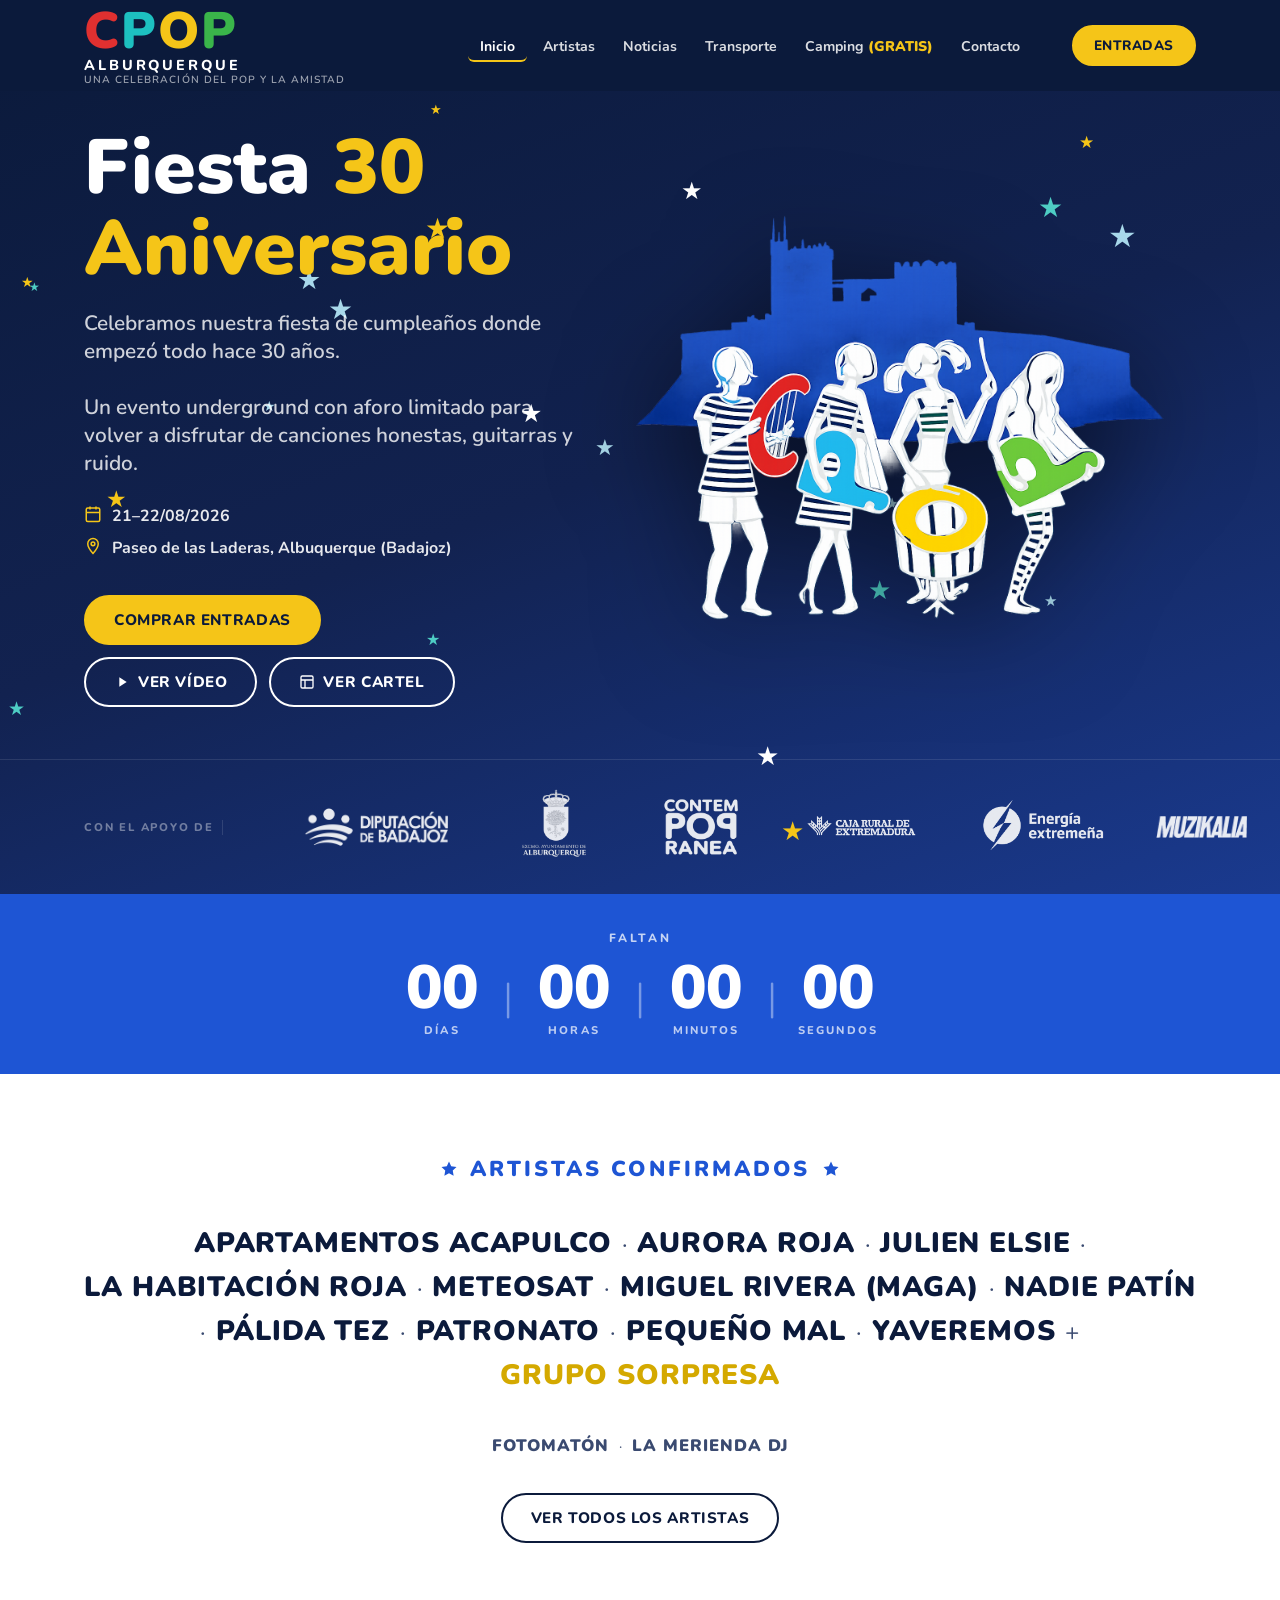
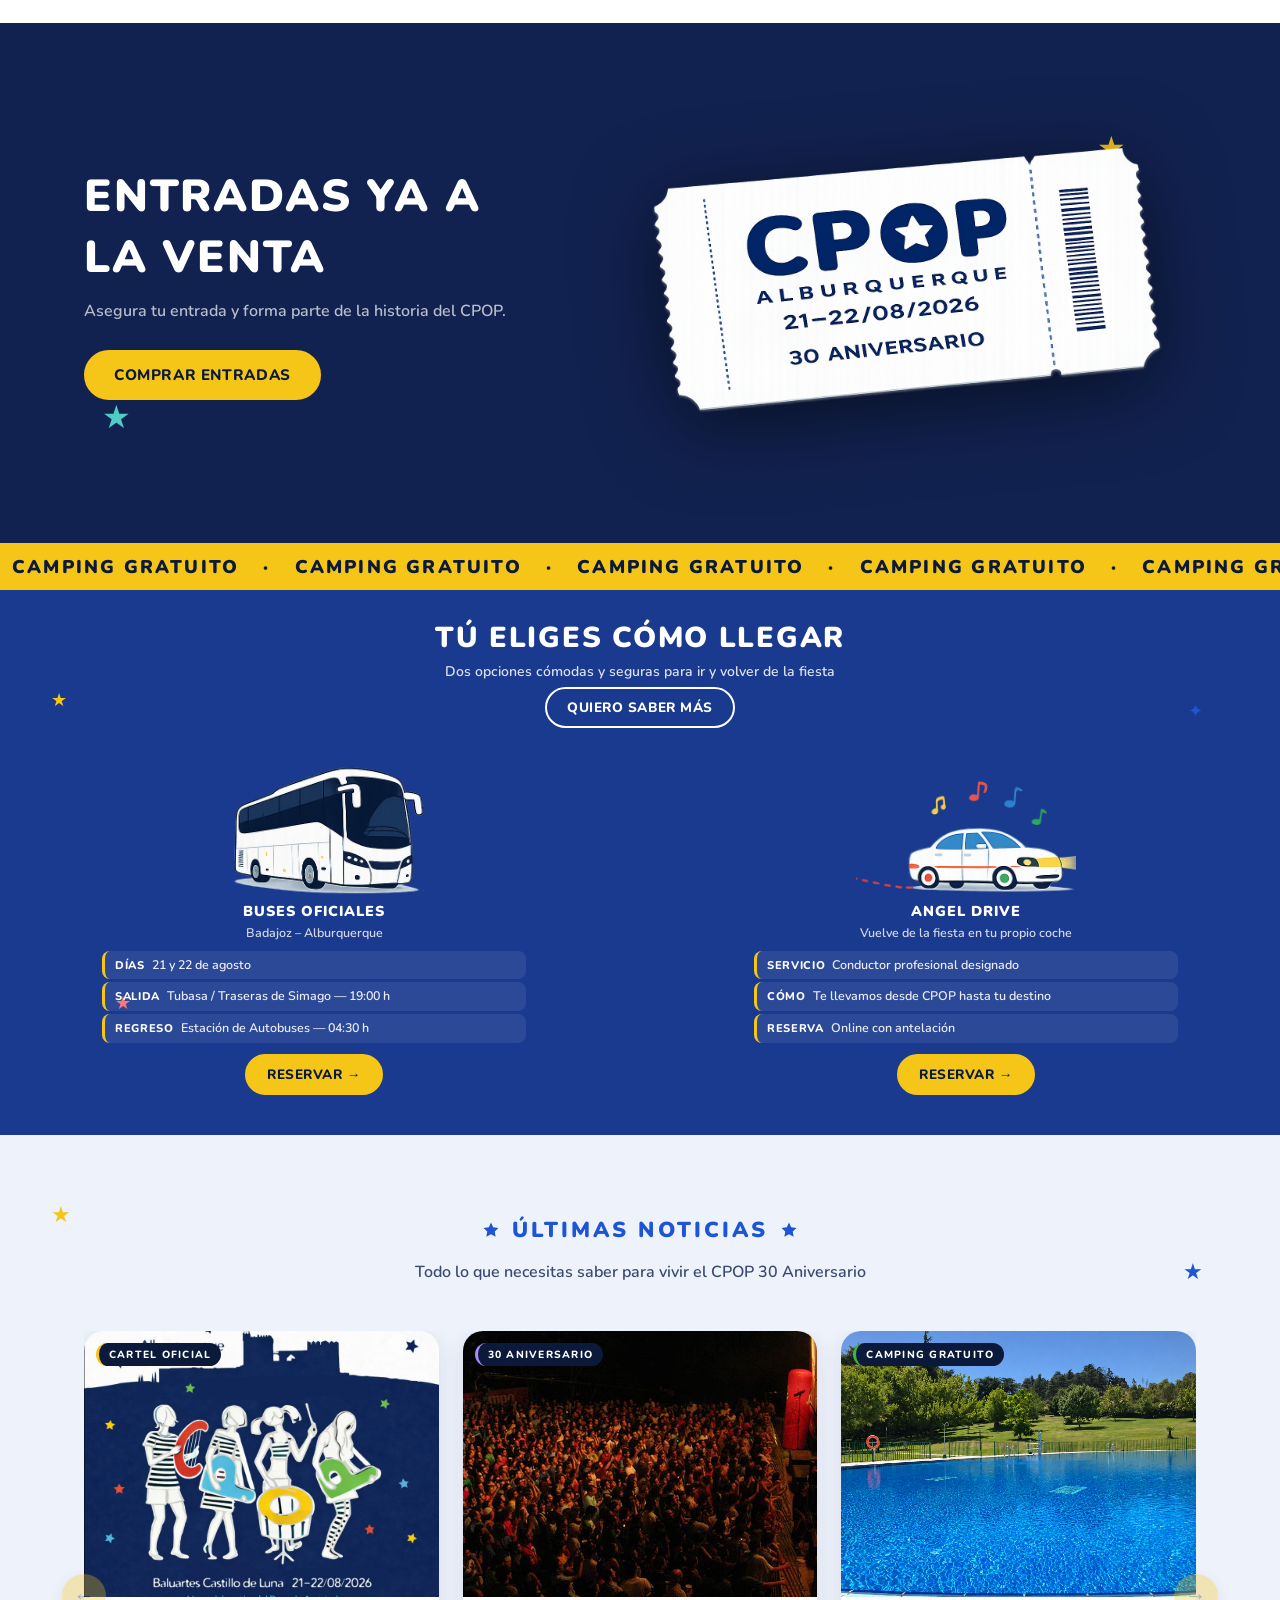
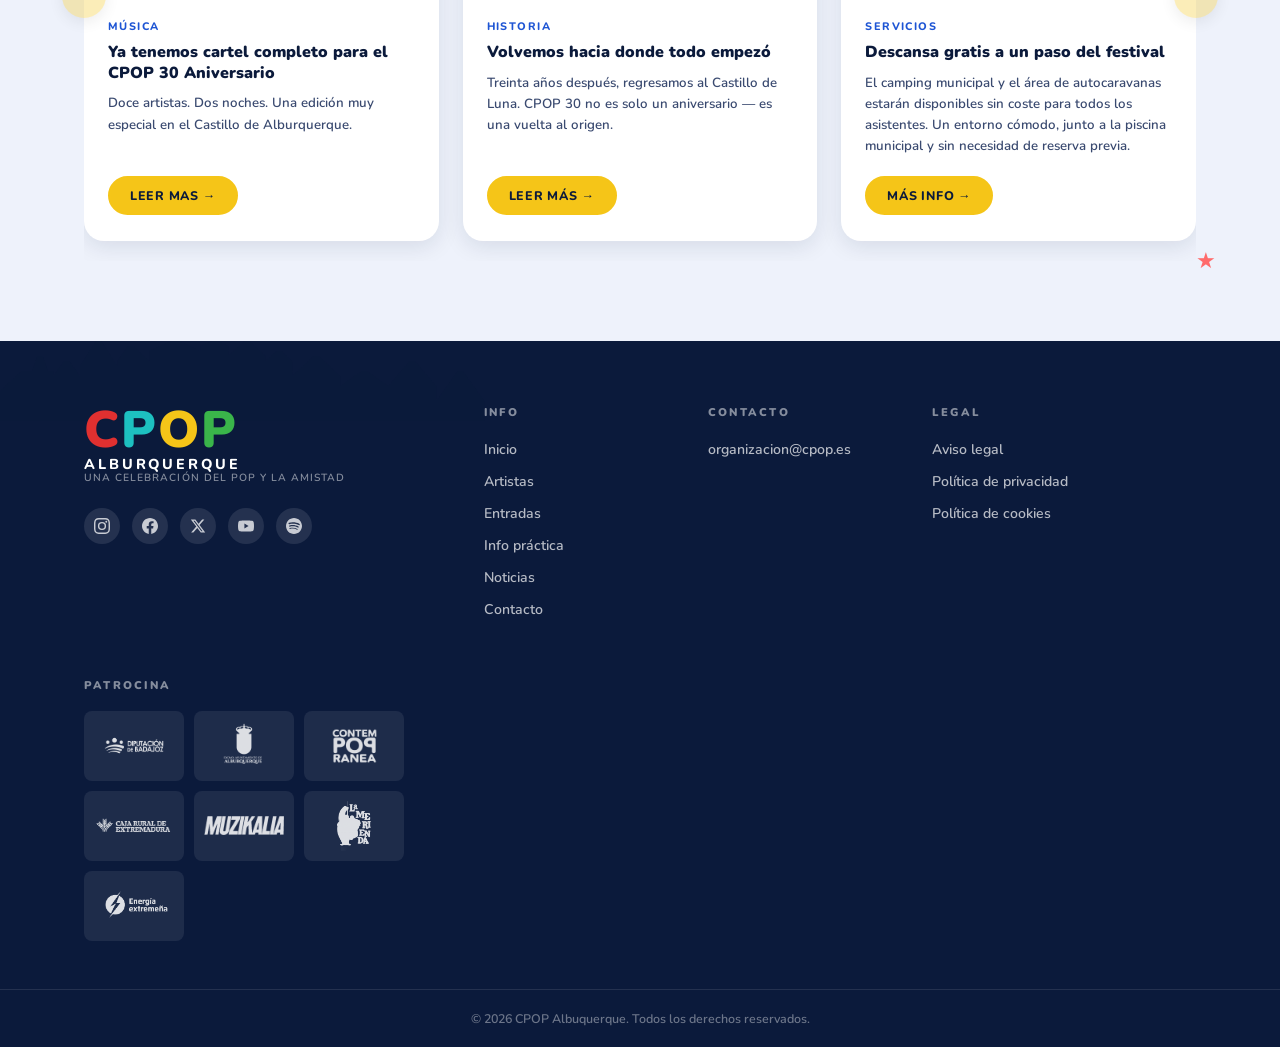
==== index.html @ 9eb4cd80 "Fix espacios móvil: camping hero y transport CTA" ====
<!DOCTYPE html>
<html lang="es">
<head>
  <meta charset="UTF-8" />
  <meta name="viewport" content="width=device-width, initial-scale=1.0" />
  <title>CPOP Albuquerque – Fiesta 30 Aniversario</title>

  <meta property="og:title" content="CPOP Albuquerque – Fiesta 30 Aniversario">
  <meta property="og:description" content="21 y 22 de agosto de 2026 · Albuquerque (Badajoz)">
  <meta property="og:image" content="https://cpop.es/IMG/landing.png">
  <meta property="og:image:width" content="1200">
  <meta property="og:image:height" content="630">
  <meta property="og:url" content="https://cpop.es">
  <meta property="og:type" content="website">

  <meta name="twitter:card" content="summary_large_image">
  <meta name="twitter:title" content="CPOP Albuquerque – Fiesta 30 Aniversario">
  <meta name="twitter:description" content="21 y 22 de agosto de 2026 · Albuquerque (Badajoz)">
  <meta name="twitter:image" content="https://cpop.es/IMG/landing.png">

  <link rel="preconnect" href="https://fonts.googleapis.com" />
  <link rel="preconnect" href="https://fonts.gstatic.com" crossorigin />
  <link href="https://fonts.googleapis.com/css2?family=Nunito:wght@400;600;700;800;900&display=swap" rel="stylesheet" />
  <link rel="stylesheet" href="styles.css" />
</head>
<body>

  <!-- ============================================================
       HEADER
  ============================================================ -->
  <header class="header" id="header">
    <div class="header__inner container">

      <!-- Logo -->
      <a href="#inicio" class="header__logo" aria-label="CPOP Albuquerque – Inicio">
        <div class="logo-block">
          <span class="logo-cpop">
            <span class="lc lc--c">C</span><span class="lc lc--p1">P</span><span class="lc lc--o">O</span><span class="lc lc--p2">P</span>
          </span>
          <span class="logo-sub">ALBURQUERQUE</span>
          <span class="logo-tagline">UNA CELEBRACIÓN DEL POP Y LA AMISTAD</span>
        </div>
      </a>

      <!-- Menú hamburguesa (móvil) -->
      <button class="nav-toggle" id="navToggle" aria-label="Abrir menú" aria-expanded="false">
        <span></span><span></span><span></span>
      </button>

      <!-- Navegación principal -->
      <nav class="nav" id="mainNav" aria-label="Navegación principal">
        <ul class="nav__list">
          <li><a href="#inicio"   class="nav__link active">Inicio</a></li>
          <li><a href="#artistas" class="nav__link">Artistas</a></li>
          <li><a href="#noticias" class="nav__link">Noticias</a></li>
          <li><a href="transporte.html" class="nav__link">Transporte</a></li>
          <li><a href="camping.html" class="nav__link">Camping <span class="nav__badge--gratis">(GRATIS)</span></a></li>
          <li><a href="#contacto" class="nav__link">Contacto</a></li>
        </ul>
      </nav>

      <!-- Botón entradas -->
      <a href="https://www.ingresse.com/cpop-alburquerque/?fbclid=IwdGRjcASCII5leHRuA2FlbQIxMQBzcnRjBmFwcF9pZAo2NjI4NTY4Mzc5AAEee5uqFv4fO0525LSwj2ie0vXU6-nmaHX3tvUfMMzoU2Lqj_KQda3P3f-u3kg_aem_mg-QYjBcH6FSSytffSt7Vg&utm_id=97758_v0_s00_e0_tv2_a1dennhb5nbjy0" target="_blank" rel="noopener" class="btn btn--yellow btn--sm header__cta">Entradas</a>

    </div>
  </header>

  <main>

    <!-- ============================================================
         HERO
    ============================================================ -->
    <section class="hero" id="inicio">

      <!-- Estrellas decorativas (generadas por JS) -->
      <div class="hero__stars" id="heroStars" aria-hidden="true"></div>

      <!-- Silueta del castillo -->
      <img src="IMG/castillo.pn" alt="" class="hero__castillo" aria-hidden="true" />

      <div class="hero__inner container">

        <!-- Contenido textual -->
        <div class="hero__content">
          <h1 class="hero__title">
            <span class="hero__title--white">Fiesta </span><span class="hero__title--yellow">30 Aniversario</span>
          </h1>
          <p class="hero__subtitle">Celebramos nuestra fiesta de cumpleaños donde empezó todo hace 30 años.<br><br>Un evento underground con aforo limitado para volver a disfrutar de canciones honestas, guitarras y ruido.</p>
          <ul class="hero__meta">
            <li>
              <!-- Icono calendario -->
              <svg aria-hidden="true" viewBox="0 0 24 24" fill="none" stroke="currentColor" stroke-width="2"><rect x="3" y="4" width="18" height="18" rx="2"/><path d="M16 2v4M8 2v4M3 10h18"/></svg>
              21–22/08/2026
            </li>
            <li>
              <!-- Icono ubicación -->
              <svg aria-hidden="true" viewBox="0 0 24 24" fill="none" stroke="currentColor" stroke-width="2"><path d="M12 2C8.13 2 5 5.13 5 9c0 5.25 7 13 7 13s7-7.75 7-13c0-3.87-3.13-7-7-7z"/><circle cx="12" cy="9" r="2.5"/></svg>
              Paseo de las Laderas, Albuquerque (Badajoz)
            </li>
          </ul>
          <div class="hero__btns">
            <a href="https://www.ingresse.com/cpop-alburquerque/?fbclid=IwdGRjcASCII5leHRuA2FlbQIxMQBzcnRjBmFwcF9pZAo2NjI4NTY4Mzc5AAEee5uqFv4fO0525LSwj2ie0vXU6-nmaHX3tvUfMMzoU2Lqj_KQda3P3f-u3kg_aem_mg-QYjBcH6FSSytffSt7Vg&utm_id=97758_v0_s00_e0_tv2_a1dennhb5nbjy0" class="btn btn--yellow">Comprar entradas</a>
            <div class="hero__btns-row">
              <a href="https://www.youtube.com/watch?v=A496j2LENwQ" target="_blank" rel="noopener" class="btn btn--outline" id="btnVerVideo">
                <svg aria-hidden="true" viewBox="0 0 24 24" fill="currentColor"><path d="M8 5v14l11-7z"/></svg>
                Ver vídeo
              </a>
              <button class="btn btn--outline" id="btnVerCartel">
                <svg aria-hidden="true" viewBox="0 0 24 24" fill="none" stroke="currentColor" stroke-width="2"><rect x="3" y="3" width="18" height="18" rx="2"/><path d="M3 9h18M9 21V9"/></svg>
                Ver cartel
              </button>
            </div>
          </div>
        </div>

        <!-- Imagen principal -->
        <div class="hero__img-wrap">
          <img src="IMG/banda_cpop.png" alt="Personajes del CPOP Albuquerque" class="hero__img" />
        </div>

      </div>

      <!-- Franja patrocinadores dentro del hero -->
      <div class="sponsors-bar" aria-label="Patrocinadores y colaboradores">
        <div class="sponsors-bar__inner container">
          <p class="sponsors-bar__label">Con el apoyo de</p>
          <div class="sponsors-bar__scroll-wrap">
            <button class="sponsors-bar__arrow sponsors-bar__arrow--prev" aria-label="Anterior patrocinador">&#8249;</button>
            <div class="sponsors-bar__logos" id="sponsorsLogos">
              <a href="#" class="sponsors-bar__item sponsors-bar__item--main sponsors-bar__item--xxl" aria-label="Diputación de Badajoz">
                <img src="IMG/logo_diputacion.png" alt="Diputación de Badajoz" />
              </a>
              <a href="#" class="sponsors-bar__item sponsors-bar__item--main sponsors-bar__item--xl" aria-label="Ayuntamiento de Alburquerque">
                <img src="IMG/logo_ayuntamiento.png" alt="Ayuntamiento de Alburquerque" />
              </a>
              </a>
              <a href="#" class="sponsors-bar__item sponsors-bar__item--main sponsors-bar__item--xl" aria-label="Contempopranea">
                <img src="IMG/contempopranea.png" alt="Contempopranea" />
              </a>
              <a href="#" class="sponsors-bar__item sponsors-bar__item--boost" aria-label="Caja Rural de Extremadura">
                <img src="IMG/caja_rural.png" alt="Caja Rural de Extremadura" />
              </a>
              <a href="#" class="sponsors-bar__item sponsors-bar__item--main sponsors-bar__item--boost" aria-label="Energía Extremeña">
                <img src="IMG/energia_extremeña.png" alt="Energía Extremeña" />
              </a>
              <a href="#" class="sponsors-bar__item sponsors-bar__item--sm" aria-label="Muzikalia">
                <img src="IMG/logo_muzikalia.png" alt="Muzikalia" />
              </a>
              <a href="#" class="sponsors-bar__item sponsors-bar__item--main" aria-label="La Merienda">
                <img src="IMG/logo_lamerienda.png" alt="La Merienda" />
              </a>
            </div>
            <button class="sponsors-bar__arrow sponsors-bar__arrow--next" aria-label="Siguiente patrocinador">&#8250;</button>
          </div>
        </div>
      </div>

    </section>

    <!-- ============================================================
         CONTADOR
    ============================================================ -->
    <section class="countdown" id="countdown" aria-label="Cuenta atrás para el festival">
      <div class="container">
        <p class="countdown__label">FALTAN</p>
        <div class="countdown__grid">
          <div class="countdown__unit">
            <span class="countdown__num" id="cdDays">–</span>
            <span class="countdown__text">DÍAS</span>
          </div>
          <div class="countdown__sep" aria-hidden="true">|</div>
          <div class="countdown__unit">
            <span class="countdown__num" id="cdHours">–</span>
            <span class="countdown__text">HORAS</span>
          </div>
          <div class="countdown__sep" aria-hidden="true">|</div>
          <div class="countdown__unit">
            <span class="countdown__num" id="cdMinutes">–</span>
            <span class="countdown__text">MINUTOS</span>
          </div>
          <div class="countdown__sep" aria-hidden="true">|</div>
          <div class="countdown__unit">
            <span class="countdown__num" id="cdSeconds">–</span>
            <span class="countdown__text">SEGUNDOS</span>
          </div>
        </div>
      </div>
    </section>

    <!-- ============================================================
         ARTISTAS
    ============================================================ -->
    <section class="artists" id="artistas">
      <div class="container">

        <h2 class="section-title">
          <svg class="star-icon" aria-hidden="true" viewBox="0 0 24 24" fill="currentColor"><path d="M12 2l2.9 6.26L22 9.27l-5 4.87 1.18 6.88L12 17.77l-6.18 3.25L7 14.14 2 9.27l7.1-1.01z"/></svg>
          Artistas Confirmados
          <svg class="star-icon" aria-hidden="true" viewBox="0 0 24 24" fill="currentColor"><path d="M12 2l2.9 6.26L22 9.27l-5 4.87 1.18 6.88L12 17.77l-6.18 3.25L7 14.14 2 9.27l7.1-1.01z"/></svg>
        </h2>

        <div class="artists__list" role="list">
          <span role="listitem">Apartamentos Acapulco</span>
          <span class="sep" aria-hidden="true">·</span>
          <span role="listitem">Aurora Roja</span>
          <span class="sep" aria-hidden="true">·</span>
          <span role="listitem">Julien Elsie</span>
          <span class="sep" aria-hidden="true">·</span>
          <span role="listitem">La Habitación Roja</span>
          <span class="sep" aria-hidden="true">·</span>
          <span role="listitem">Meteosat</span>
          <span class="sep" aria-hidden="true">·</span>
          <span role="listitem">Miguel Rivera (Maga)</span>
          <span class="sep" aria-hidden="true">·</span>
          <span role="listitem">Nadie Patín</span>
          <span class="sep" aria-hidden="true">·</span>
          <span role="listitem">Pálida Tez</span>
          <span class="sep" aria-hidden="true">·</span>
          <span role="listitem">Patronato</span>
          <span class="sep" aria-hidden="true">·</span>
          <span role="listitem">Pequeño Mal</span>
          <span class="sep" aria-hidden="true">·</span>
          <span role="listitem">Yaveremos</span>
          <span class="sep" aria-hidden="true">+</span>
          <span role="listitem" class="artists__surprise">Grupo Sorpresa</span>
        </div>

        <div class="artists__list artists__list--secondary" role="list">
          <span role="listitem">Fotomatón</span>
          <span class="sep" aria-hidden="true">·</span>
          <span role="listitem">La Merienda DJ</span>
        </div>

        <div class="section-btn-wrap">
          <a href="noticias-preview.html" class="btn btn--outline-dark">Ver todos los artistas</a>
        </div>

      </div>
    </section>

    <!-- ============================================================
         BANNER ENTRADAS
    ============================================================ -->
    <section class="tickets" id="entradas">
      <div class="tickets__inner container">

        <div class="tickets__content">
          <h2 class="tickets__title">Entradas ya a la venta</h2>
          <p class="tickets__sub">Asegura tu entrada y forma parte de la historia del CPOP.</p>
          <a href="https://www.ingresse.com/cpop-alburquerque/?fbclid=IwdGRjcASCII5leHRuA2FlbQIxMQBzcnRjBmFwcF9pZAo2NjI4NTY4Mzc5AAEee5uqFv4fO0525LSwj2ie0vXU6-nmaHX3tvUfMMzoU2Lqj_KQda3P3f-u3kg_aem_mg-QYjBcH6FSSytffSt7Vg&utm_id=97758_v0_s00_e0_tv2_a1dennhb5nbjy0" class="btn btn--yellow">Comprar entradas</a>
        </div>

        <div class="tickets__img-wrap" aria-hidden="true">
          <img src="IMG/entrada_cpop.png" alt="Entrada CPOP Albuquerque 30 Aniversario" class="tickets__img" />
        </div>

      </div>

      <!-- Estrellas decorativas -->
      <span class="tickets__star tickets__star--1" aria-hidden="true">★</span>
      <span class="tickets__star tickets__star--2" aria-hidden="true">★</span>
      <span class="tickets__star tickets__star--3" aria-hidden="true">★</span>
    </section>

    <!-- Ticker camping -->
    <div class="camping-ticker" aria-hidden="true">
      <div class="camping-ticker__track">
        <span>CAMPING GRATUITO</span><span>·</span>
        <span>CAMPING GRATUITO</span><span>·</span>
        <span>CAMPING GRATUITO</span><span>·</span>
        <span>CAMPING GRATUITO</span><span>·</span>
        <span>CAMPING GRATUITO</span><span>·</span>
        <span>CAMPING GRATUITO</span><span>·</span>
        <span>CAMPING GRATUITO</span><span>·</span>
        <span>CAMPING GRATUITO</span><span>·</span>
        <span>CAMPING GRATUITO</span><span>·</span>
        <span>CAMPING GRATUITO</span><span>·</span>
        <span>CAMPING GRATUITO</span><span>·</span>
        <span>CAMPING GRATUITO</span><span>·</span>
      </div>
    </div>

    <!-- ============================================================
         TRANSPORTE
    ============================================================ -->
    <section class="transport" id="transporte">

      <span class="transport__spark ts--1" aria-hidden="true">★</span>
      <span class="transport__spark ts--2" aria-hidden="true">✦</span>
      <span class="transport__spark ts--3" aria-hidden="true">★</span>

      <div class="container">

        <div class="transport__hd">
          <h2 class="transport__title">TÚ ELIGES CÓMO LLEGAR</h2>
          <p class="transport__sub">Dos opciones cómodas y seguras para ir y volver de la fiesta</p>
          <a href="transporte.html" class="btn btn--outline-navy btn--sm transport__hd-btn">QUIERO SABER MÁS</a>
        </div>

        <div class="transport__layout">

          <!-- ── Buses Oficiales ── -->
          <div class="transport__card">
            <div class="transport__illus transport__illus--bus" aria-hidden="true"></div>
            <h3 class="transport__card-title">BUSES OFICIALES</h3>
            <p class="transport__card-sub">Badajoz – Alburquerque</p>
            <ul class="transport__details">
              <li><span class="td-label">Días</span> 21 y 22 de agosto</li>
              <li><span class="td-label">Salida</span> Tubasa / Traseras de Simago — 19:00 h</li>
              <li><span class="td-label">Regreso</span> Estación de Autobuses — 04:30 h</li>
            </ul>
            <div class="transport__actions">
              <a href="https://forms.gle/AHYH39pro9aBFRCh9" target="_blank" rel="noopener" class="btn btn--yellow btn--sm">RESERVAR →</a>
            </div>
          </div>

          <!-- ── Centro decorativo ── -->
          <div class="transport__center" aria-hidden="true">
            <div class="transport__illus transport__illus--people"></div>
          </div>

          <!-- ── Angel Drive ── -->
          <div class="transport__card">
            <div class="transport__illus transport__illus--car" aria-hidden="true"></div>
            <h3 class="transport__card-title">ANGEL DRIVE</h3>
            <p class="transport__card-sub">Vuelve de la fiesta en tu propio coche</p>
            <ul class="transport__details">
              <li><span class="td-label">Servicio</span> Conductor profesional designado</li>
              <li><span class="td-label">Cómo</span> Te llevamos desde CPOP hasta tu destino</li>
              <li><span class="td-label">Reserva</span> Online con antelación</li>
            </ul>
            <div class="transport__actions">
              <a href="https://angeldrive.com.es/cpopalburquerque30" target="_blank" rel="noopener" class="btn btn--yellow btn--sm">RESERVAR →</a>
            </div>
          </div>

        </div>

      </div>
    </section>

    <!-- ============================================================
         NOTICIAS
    ============================================================ -->
    <section class="news" id="noticias">

      <!-- Decoración de fondo -->
      <div class="news__deco" aria-hidden="true">
        <span class="news__dot news__dot--1">★</span>
        <span class="news__dot news__dot--2">★</span>
        <span class="news__dot news__dot--3">✦</span>
        <span class="news__dot news__dot--4">★</span>
      </div>

      <div class="container">

        <div class="news__header">
          <h2 class="section-title">
            <svg class="star-icon" aria-hidden="true" viewBox="0 0 24 24" fill="currentColor"><path d="M12 2l2.9 6.26L22 9.27l-5 4.87 1.18 6.88L12 17.77l-6.18 3.25L7 14.14 2 9.27l7.1-1.01z"/></svg>
            Últimas Noticias
            <svg class="star-icon" aria-hidden="true" viewBox="0 0 24 24" fill="currentColor"><path d="M12 2l2.9 6.26L22 9.27l-5 4.87 1.18 6.88L12 17.77l-6.18 3.25L7 14.14 2 9.27l7.1-1.01z"/></svg>
          </h2>
          <p class="news__subtitle">Todo lo que necesitas saber para vivir el CPOP 30 Aniversario</p>
        </div>

        <div class="carousel__wrap">
          <button class="carousel__arrow carousel__arrow--prev" aria-label="Anterior">&#8592;</button>
          <div class="news__grid news__grid--3col" id="newsCarousel">

            <!-- Tarjeta 1: Cartel -->
            <article class="ncard-sm">
              <div class="ncard-sm__img-wrap">
                <img src="IMG/cpop3.png" alt="Cartel CPOP 30 Aniversario" class="ncard-sm__img" loading="lazy" />
                <span class="ncard-sm__badge">Cartel oficial</span>
              </div>
              <div class="ncard-sm__body">
                <p class="ncard-sm__cat">Música</p>
                <h3 class="ncard-sm__title">Ya tenemos cartel completo para el CPOP 30 Aniversario</h3>
                <p class="ncard-sm__text">Doce artistas. Dos noches. Una edición muy especial en el Castillo de Alburquerque.</p>
                <a href="noticias-preview.html" class="ncard-sm__btn">LEER MAS →</a>
              </div>
            </article>

          <!-- Tarjeta 3: Volvemos al origen -->
          <article class="ncard-sm">
            <div class="ncard-sm__img-wrap">
              <img src="IMG/baluarte.jpg" alt="Castillo de Luna – CPOP 30 Aniversario" class="ncard-sm__img" loading="lazy" />
              <span class="ncard-sm__badge ncard-sm__badge--historia">30 Aniversario</span>
            </div>
            <div class="ncard-sm__body">
              <p class="ncard-sm__cat">Historia</p>
              <h3 class="ncard-sm__title">Volvemos hacia donde todo empezó</h3>
              <p class="ncard-sm__text">Treinta años después, regresamos al Castillo de Luna. CPOP 30 no es solo un aniversario — es una vuelta al origen.</p>
              <a href="noticias-preview.html" class="ncard-sm__btn">Leer más →</a>
            </div>
          </article>

          <!-- Tarjeta 3: Camping -->
          <article class="ncard-sm">
            <div class="ncard-sm__img-wrap">
              <img src="IMG/piscina_1.png" alt="Camping gratuito CPOP 30 Aniversario" class="ncard-sm__img" loading="lazy" />
              <span class="ncard-sm__badge" style="border-left-color:#3ab54a;">Camping gratuito</span>
            </div>
            <div class="ncard-sm__body">
              <p class="ncard-sm__cat">Servicios</p>
              <h3 class="ncard-sm__title">Descansa gratis a un paso del festival</h3>
              <p class="ncard-sm__text">El camping municipal y el área de autocaravanas estarán disponibles sin coste para todos los asistentes. Un entorno cómodo, junto a la piscina municipal y sin necesidad de reserva previa.</p>
              <a href="camping.html" class="ncard-sm__btn">Más info →</a>
            </div>
          </article>

        </div><!-- /news__grid -->
          <button class="carousel__arrow carousel__arrow--next" aria-label="Siguiente">&#8594;</button>
        </div><!-- /carousel__wrap -->

      </div>
    </section>

  </main>

  <!-- ============================================================
       FOOTER
  ============================================================ -->
  <footer class="footer" id="contacto">

    <!-- Silueta ciudad footer -->
    <div class="footer__skyline" aria-hidden="true"></div>

    <div class="footer__inner container">

      <!-- Logo + redes -->
      <div class="footer__brand">
        <div class="logo-block logo-block--white">
          <span class="logo-cpop">
            <span class="lc lc--c">C</span><span class="lc lc--p1">P</span><span class="lc lc--o">O</span><span class="lc lc--p2">P</span>
          </span>
          <span class="logo-sub">ALBURQUERQUE</span>
          <span class="logo-tagline">UNA CELEBRACIÓN DEL POP Y LA AMISTAD</span>
        </div>
        <nav class="social-nav" aria-label="Redes sociales">
          <a href="#" class="social-link" aria-label="Instagram">
            <svg viewBox="0 0 24 24" fill="currentColor"><path d="M12 2.163c3.204 0 3.584.012 4.85.07 3.252.148 4.771 1.691 4.919 4.919.058 1.265.069 1.645.069 4.849 0 3.205-.012 3.584-.069 4.849-.149 3.225-1.664 4.771-4.919 4.919-1.266.058-1.644.07-4.85.07-3.204 0-3.584-.012-4.849-.07-3.26-.149-4.771-1.699-4.919-4.92-.058-1.265-.07-1.644-.07-4.849 0-3.204.013-3.583.07-4.849.149-3.227 1.664-4.771 4.919-4.919 1.266-.057 1.645-.069 4.849-.069zM12 0C8.741 0 8.333.014 7.053.072 2.695.272.273 2.69.073 7.052.014 8.333 0 8.741 0 12c0 3.259.014 3.668.072 4.948.2 4.358 2.618 6.78 6.98 6.98C8.333 23.986 8.741 24 12 24c3.259 0 3.668-.014 4.948-.072 4.354-.2 6.782-2.618 6.979-6.98.059-1.28.073-1.689.073-4.948 0-3.259-.014-3.667-.072-4.947-.196-4.354-2.617-6.78-6.979-6.98C15.668.014 15.259 0 12 0zm0 5.838a6.162 6.162 0 1 0 0 12.324 6.162 6.162 0 0 0 0-12.324zM12 16a4 4 0 1 1 0-8 4 4 0 0 1 0 8zm6.406-11.845a1.44 1.44 0 1 0 0 2.881 1.44 1.44 0 0 0 0-2.881z"/></svg>
          </a>
          <a href="#" class="social-link" aria-label="Facebook">
            <svg viewBox="0 0 24 24" fill="currentColor"><path d="M24 12.073C24 5.405 18.627 0 12 0S0 5.405 0 12.073C0 18.1 4.388 23.094 10.125 24v-8.437H7.078v-3.49h3.047V9.41c0-3.025 1.792-4.697 4.533-4.697 1.312 0 2.686.235 2.686.235v2.97h-1.513c-1.491 0-1.956.93-1.956 1.887v2.268h3.328l-.532 3.49h-2.796V24C19.612 23.094 24 18.1 24 12.073z"/></svg>
          </a>
          <a href="#" class="social-link" aria-label="Twitter / X">
            <svg viewBox="0 0 24 24" fill="currentColor"><path d="M18.244 2.25h3.308l-7.227 8.26 8.502 11.24H16.17l-5.214-6.817L4.99 21.75H1.68l7.73-8.835L1.254 2.25H8.08l4.713 6.231zm-1.161 17.52h1.833L7.084 4.126H5.117z"/></svg>
          </a>
          <a href="#" class="social-link" aria-label="YouTube">
            <svg viewBox="0 0 24 24" fill="currentColor"><path d="M23.495 6.205a3.007 3.007 0 0 0-2.088-2.088c-1.87-.501-9.396-.501-9.396-.501s-7.507-.01-9.396.501A3.007 3.007 0 0 0 .527 6.205a31.247 31.247 0 0 0-.522 5.805 31.247 31.247 0 0 0 .522 5.783 3.007 3.007 0 0 0 2.088 2.088c1.868.502 9.396.502 9.396.502s7.506 0 9.396-.502a3.007 3.007 0 0 0 2.088-2.088 31.247 31.247 0 0 0 .5-5.783 31.247 31.247 0 0 0-.5-5.805zM9.609 15.601V8.408l6.264 3.602z"/></svg>
          </a>
          <a href="#" class="social-link" aria-label="Spotify">
            <svg viewBox="0 0 24 24" fill="currentColor"><path d="M12 0C5.4 0 0 5.4 0 12s5.4 12 12 12 12-5.4 12-12S18.66 0 12 0zm5.521 17.34c-.24.359-.66.48-1.021.24-2.82-1.74-6.36-2.101-10.561-1.141-.418.122-.779-.179-.899-.539-.12-.421.18-.78.54-.9 4.56-1.021 8.52-.6 11.64 1.32.42.18.479.659.301 1.02zm1.44-3.3c-.301.42-.841.6-1.262.3-3.239-1.98-8.159-2.58-11.939-1.38-.479.12-1.02-.12-1.14-.6-.12-.48.12-1.021.6-1.141C9.6 9.9 15 10.561 18.72 12.84c.361.181.54.78.241 1.2zm.12-3.36C15.24 8.4 8.82 8.16 5.16 9.301c-.6.179-1.2-.181-1.38-.721-.18-.601.18-1.2.72-1.381 4.26-1.26 11.28-1.02 15.721 1.621.539.3.719 1.02.419 1.56-.299.421-1.02.599-1.559.3z"/></svg>
          </a>
        </nav>
      </div>

      <!-- Columna Info -->
      <div class="footer__col">
        <h4 class="footer__col-title">INFO</h4>
        <ul>
          <li><a href="#inicio">Inicio</a></li>
          <li><a href="#artistas">Artistas</a></li>
          <li><a href="#entradas">Entradas</a></li>
          <li><a href="#info">Info práctica</a></li>
          <li><a href="#noticias">Noticias</a></li>
          <li><a href="#contacto">Contacto</a></li>
        </ul>
      </div>

      <!-- Columna Contacto -->
      <div class="footer__col">
        <h4 class="footer__col-title">CONTACTO</h4>
        <ul>
          <li><a href="mailto:organizacion@cpop.es">organizacion@cpop.es</a></li>
        </ul>
      </div>

      <!-- Columna Legal -->
      <div class="footer__col">
        <h4 class="footer__col-title">LEGAL</h4>
        <ul>
          <li><a href="#">Aviso legal</a></li>
          <li><a href="#">Política de privacidad</a></li>
          <li><a href="#">Política de cookies</a></li>
        </ul>
      </div>

      <!-- Columna Organiza -->
      <div class="footer__col footer__col--organiza">
        <h4 class="footer__col-title">PATROCINA</h4>
        <div class="sponsors">
          <a href="#" class="sponsor"><img src="IMG/logo_diputacion.png"   alt="Diputación de Badajoz" /></a>
          <a href="#" class="sponsor"><img src="IMG/logo_ayuntamiento.png" alt="Ayuntamiento de Albuquerque" /></a>
          <a href="#" class="sponsor"><img src="IMG/contempopranea.png"    alt="Contempopranea" /></a>
          <a href="#" class="sponsor"><img src="IMG/caja_rural.png"        alt="Caja Rural de Extremadura" /></a>
          <a href="#" class="sponsor sponsor--sm"><img src="IMG/logo_muzikalia.png"    alt="Muzikalia" /></a>
          <a href="#" class="sponsor"><img src="IMG/logo_lamerienda.png"   alt="La Merienda" /></a>
          <a href="#" class="sponsor"><img src="IMG/energia_extremeña.png" alt="Energía Extremeña" /></a>
        </div>
      </div>

    </div>

    <div class="footer__bottom">
      <p>© 2026 CPOP Albuquerque. Todos los derechos reservados.</p>
    </div>

  </footer>

  <script src="script.js"></script>

  <!-- Lightbox cartel -->
  <div id="cartelOverlay">
    <button id="cartelClose" aria-label="Cerrar">✕</button>
    <img src="IMG/Cpop2.png" alt="Cartel CPOP 30 Aniversario" />
  </div>

  <script>
    (function() {
      var overlay  = document.getElementById('cartelOverlay');
      var btnOpen  = document.getElementById('btnVerCartel');
      var btnClose = document.getElementById('cartelClose');
      function open()  { overlay.style.display='flex'; document.body.style.overflow='hidden'; }
      function close() { overlay.style.display='none'; document.body.style.overflow=''; }
      if (btnOpen)  btnOpen.addEventListener('click', open);
      btnClose.addEventListener('click', close);
      overlay.addEventListener('click', function(e){ if(e.target===overlay) close(); });
      document.addEventListener('keydown', function(e){ if(e.key==='Escape') close(); });
    })();
  </script>
</body>
</html>
---- styles.css ----
/* ============================================================
   CPOP Albuquerque – 30 Aniversario
   styles.css
   ============================================================ */

/* ── Variables globales ────────────────────────────────────── */
:root {
  --navy:        #0b1a3b;   /* azul marino oscuro */
  --navy-mid:    #122250;
  --blue:        #1a3a8f;   /* azul eléctrico medio */
  --blue-bright: #1e55d4;   /* azul eléctrico vivo */
  --yellow:      #f5c518;   /* amarillo CPOP */
  --yellow-dark: #d4a900;
  --white:       #ffffff;
  --light-bg:    #eef2fb;   /* fondo secciones claras */
  --text-dark:   #0b1a3b;
  --text-mid:    #3a4a70;
  --ff:          'Nunito', sans-serif;
  --radius:      12px;
  --radius-lg:   20px;
  --transition:  0.28s ease;
  --shadow:      0 6px 24px rgba(11,26,59,.15);
  --container:   1160px;
}

/* ── Reset básico ──────────────────────────────────────────── */
*, *::before, *::after { box-sizing: border-box; margin: 0; padding: 0; }
html { scroll-behavior: smooth; }
body {
  font-family: var(--ff);
  color: var(--text-dark);
  background: var(--white);
  overflow-x: hidden;
}
img { max-width: 100%; height: auto; display: block; }
a { text-decoration: none; color: inherit; }
ul { list-style: none; }

/* ── Contenedor ────────────────────────────────────────────── */
.container {
  width: 100%;
  max-width: var(--container);
  margin-inline: auto;
  padding-inline: 24px;
}

/* ============================================================
   BOTONES
============================================================ */
.btn {
  display: inline-flex;
  align-items: center;
  gap: 8px;
  padding: 13px 28px;
  border-radius: 50px;
  font-family: var(--ff);
  font-size: 0.95rem;
  font-weight: 800;
  letter-spacing: 0.04em;
  text-transform: uppercase;
  cursor: pointer;
  border: 2.5px solid transparent;
  transition: transform var(--transition), box-shadow var(--transition), background var(--transition), color var(--transition);
}
.btn:hover  { transform: translateY(-2px); box-shadow: 0 8px 20px rgba(0,0,0,.2); }
.btn:active { transform: translateY(0); }

/* Amarillo */
.btn--yellow {
  background: var(--yellow);
  color: var(--navy);
  border-color: var(--yellow);
}
.btn--yellow:hover { background: var(--yellow-dark); border-color: var(--yellow-dark); }

/* Contorno blanco (para fondo oscuro) */
.btn--outline {
  background: transparent;
  color: var(--white);
  border-color: var(--white);
}
.btn--outline svg { width: 16px; height: 16px; }
.btn--outline:hover { background: rgba(255,255,255,.12); }

/* Contorno oscuro (para fondo claro) */
.btn--outline-dark {
  background: transparent;
  color: var(--navy);
  border-color: var(--navy);
}
.btn--outline-dark:hover { background: var(--navy); color: var(--white); }

/* Tamaño pequeño (header) */
.btn--sm { padding: 9px 20px; font-size: 0.85rem; }

/* ============================================================
   HEADER
============================================================ */
.header {
  position: fixed;
  top: 0;
  left: 0;
  right: 0;
  z-index: 1000;
  background: var(--navy);
  padding: 6px 0;            /* menos padding = logo más arriba */
  transition: box-shadow var(--transition);
}
.header.scrolled { box-shadow: 0 4px 20px rgba(0,0,0,.35); }

.header__inner {
  display: flex;
  align-items: center;
  gap: 24px;
}

/* Logo */
.logo-block {
  display: flex;
  flex-direction: column;
  line-height: 1;
  color: var(--white);
}
.logo-cpop {
  font-size: 2.4rem;
  font-weight: 900;
  letter-spacing: 0.04em;
  line-height: 1;
  display: block;
}
/* Colores individuales de cada letra */
.lc        { display: inline-block; }
.lc--c     { color: #e03030; }   /* rojo */
.lc--p1    { color: #1dc0c0; }   /* cian */
.lc--o     { color: #f5c518; }   /* amarillo */
.lc--p2    { color: #3ab54a; }   /* verde */
.logo-sub {
  font-size: 0.75rem;        /* más legible */
  font-weight: 800;
  letter-spacing: 0.2em;
  color: var(--white);
  margin-top: 1px;
}
.logo-tagline {
  font-size: 0.55rem;        /* más legible */
  font-weight: 600;
  letter-spacing: 0.1em;
  color: rgba(255,255,255,.6);
  text-transform: uppercase;
  margin-top: 2px;
}

/* Nav */
.nav { margin-left: auto; }
.nav__list {
  display: flex;
  gap: 4px;
  align-items: center;
}
.nav__link {
  font-weight: 700;
  font-size: 0.88rem;
  color: rgba(255,255,255,.85);
  padding: 6px 12px;
  border-radius: 6px;
  transition: color var(--transition), background var(--transition);
}
.nav__link:hover,
.nav__link.active {
  color: var(--white);
}
.nav__link.active {
  border-bottom: 2.5px solid var(--yellow);
  padding-bottom: 4px;
}

.header__cta { margin-left: 16px; flex-shrink: 0; }

/* Hamburguesa móvil */
.nav-toggle {
  display: none;
  flex-direction: column;
  justify-content: center;
  gap: 5px;
  background: none;
  border: none;
  cursor: pointer;
  padding: 4px;
  margin-left: auto;
}
.nav-toggle span {
  display: block;
  width: 26px;
  height: 3px;
  background: var(--white);
  border-radius: 2px;
  transition: transform var(--transition), opacity var(--transition);
}
.nav-toggle.open span:nth-child(1) { transform: translateY(8px) rotate(45deg); }
.nav-toggle.open span:nth-child(2) { opacity: 0; }
.nav-toggle.open span:nth-child(3) { transform: translateY(-8px) rotate(-45deg); }

/* ============================================================
   HERO
============================================================ */
.hero {
  position: relative;
  background: linear-gradient(160deg, var(--navy) 0%, var(--navy-mid) 50%, var(--blue) 100%);
  overflow: hidden;
  padding-top: 64px; /* clearance para header fijo */
  margin-top: 32px;
  display: flex;
  flex-direction: column;
}

/* Silueta castillo */
.hero__castillo {
  position: absolute;
  bottom: 0;
  right: 0;
  width: clamp(300px, 55%, 700px);
  opacity: 0.12;
  pointer-events: none;
  user-select: none;
}
@media (max-width: 768px) {
  .hero__castillo {
    top: 0;
    bottom: auto;
    left: 50%;
    right: auto;
    transform: translateX(-50%);
    width: 90%;
  }
}

/* Contenedor interior */
.hero__inner {
  position: relative;
  z-index: 2;
  display: grid;
  grid-template-columns: 45% 55%;
  align-items: center;
  gap: 0;
  padding-top: 32px;
  padding-bottom: 32px;
}

/* Columna de texto */
.hero__content {
  padding-bottom: 0;
}

/* Título */
.hero__title {
  font-size: clamp(2.8rem, 6vw, 5.2rem);
  font-weight: 900;
  line-height: 1.05;
  margin-bottom: 20px;
}
.hero__title--white { color: var(--white); }
.hero__title--yellow { color: var(--yellow); }

/* Subtítulo */
.hero__subtitle {
  font-size: clamp(1rem, 2vw, 1.3rem);
  font-weight: 600;
  color: rgba(255,255,255,.8);
  margin-bottom: 28px;
}

/* Meta (fecha + lugar) */
.hero__meta {
  display: flex;
  flex-direction: column;
  gap: 10px;
  margin-bottom: 36px;
}
.hero__meta li {
  display: flex;
  align-items: flex-start;
  gap: 10px;
  font-size: 1rem;
  font-weight: 700;
  color: rgba(255,255,255,.9);
}
.hero__meta li svg {
  width: 18px;
  height: 18px;
  flex-shrink: 0;
  color: var(--yellow);
}

/* Botones del hero */
.hero__btns {
  display: flex;
  flex-direction: column;
  align-items: flex-start;
  gap: 12px;
}
.hero__btns-row {
  display: flex;
  gap: 12px;
  flex-wrap: wrap;
}

/* Imagen banda – centrada verticalmente con el texto */
.hero__img-wrap {
  display: flex;
  align-items: center;
  justify-content: center;
  animation: float 5s ease-in-out infinite;
}
.hero__img {
  width: 150%;
  max-width: 620px;
  height: auto;
  object-fit: contain;
  filter: drop-shadow(0 20px 50px rgba(0,0,0,.5));
}
@keyframes float {
  0%, 100% { transform: translateY(0); }
  50%       { transform: translateY(-14px); }
}

/* Estrellas decorativas */
.star {
  position: absolute;
  pointer-events: none;
  user-select: none;
  border-radius: 50%;
  animation: twinkle var(--tw-dur, 3s) ease-in-out infinite var(--tw-delay, 0s);
}

/* Contenedor de estrellas siempre detrás del contenido */
.hero__stars {
  position: absolute;
  inset: 0;
  z-index: 1;
  pointer-events: none;
  overflow: hidden;
}
@media (max-width: 768px) {
  .hero__stars { opacity: 0.2; }
}
@keyframes twinkle {
  0%, 100% { opacity: 0.9; transform: scale(1); }
  50%       { opacity: 0.3; transform: scale(0.7); }
}

/* ============================================================
   COUNTDOWN
============================================================ */
.countdown {
  background: var(--blue-bright);
  padding: 36px 0;
  text-align: center;
  color: var(--white);
}
.countdown__label {
  font-size: 0.75rem;
  font-weight: 800;
  letter-spacing: 0.25em;
  opacity: 0.75;
  margin-bottom: 12px;
  text-transform: uppercase;
}
.countdown__grid {
  display: flex;
  align-items: center;
  justify-content: center;
  gap: 16px;
  flex-wrap: wrap;
}
.countdown__unit {
  display: flex;
  flex-direction: column;
  align-items: center;
  min-width: 90px;
}
.countdown__num {
  font-size: clamp(2.4rem, 5vw, 3.8rem);
  font-weight: 900;
  line-height: 1;
}
.countdown__text {
  font-size: 0.7rem;
  font-weight: 800;
  letter-spacing: 0.18em;
  opacity: 0.7;
  margin-top: 4px;
}
.countdown__sep {
  font-size: 2.5rem;
  font-weight: 300;
  opacity: 0.4;
  align-self: center;
}

/* ============================================================
   ARTISTAS
============================================================ */
.artists {
  padding: 80px 0;
  background: var(--white);
  text-align: center;
}

/* Título de sección compartido */
.section-title {
  font-size: clamp(1.1rem, 2vw, 1.35rem);
  font-weight: 900;
  letter-spacing: 0.14em;
  text-transform: uppercase;
  color: var(--blue-bright);
  display: flex;
  align-items: center;
  justify-content: center;
  gap: 12px;
  margin-bottom: 40px;
}
.star-icon {
  width: 18px;
  height: 18px;
  color: var(--blue-bright);
  flex-shrink: 0;
}

/* Lista artistas */
.artists__list {
  display: flex;
  flex-wrap: wrap;
  justify-content: center;
  align-items: baseline;
  gap: 6px 10px;
  margin-bottom: 40px;
}
.artists__list span {
  font-size: clamp(1.2rem, 2.2vw, 1.75rem);
  font-weight: 900;
  color: var(--navy);
  text-transform: uppercase;
  letter-spacing: 0.03em;
}
.artists__list .sep {
  font-size: 1.5rem;
  color: var(--text-mid);
  font-weight: 400;
}
.artists__list .artists__surprise {
  color: var(--yellow-dark);
}

/* Lista secundaria de artistas (tamaño reducido) */
.artists__list--secondary {
  margin-top: 4px;
  margin-bottom: 36px;
}
.artists__list--secondary span {
  font-size: clamp(0.9rem, 1.3vw, 1.1rem);
  font-weight: 900;
  color: var(--text-mid);
  letter-spacing: 0.06em;
}
.artists__list--secondary .sep {
  font-size: 0.9rem;
  color: var(--text-mid);
}

.section-btn-wrap {
  display: flex;
  justify-content: center;
  margin-top: 16px;
}

/* ============================================================
   CARACTERÍSTICAS
============================================================ */
.features {
  background: var(--light-bg);
  padding: 72px 0;
}
.features__grid {
  display: flex;
  flex-direction: row;
  gap: 20px;
}

.feature-card {
  flex: 1;
  background: var(--white);
  border-radius: var(--radius-lg);
  padding: 24px 16px 20px;
  text-align: center;
  box-shadow: var(--shadow);
  transition: transform var(--transition), box-shadow var(--transition);
}
.feature-card:hover {
  transform: translateY(-6px);
  box-shadow: 0 14px 36px rgba(11,26,59,.18);
}
.feature-card__icon {
  width: 180px;
  height: 100px;
  margin: 0 auto 24px;
  color: var(--blue-bright);
}
.feature-card__icon svg {
  width: 100%;
  height: 100%;
}
.feature-card__title {
  font-size: 0.95rem;
  font-weight: 900;
  text-transform: uppercase;
  letter-spacing: 0.05em;
  color: var(--navy);
  margin-bottom: 10px;
}
.feature-card__desc {
  font-size: 0.85rem;
  font-weight: 600;
  color: var(--text-mid);
  line-height: 1.5;
}

/* ============================================================
   BANNER ENTRADAS
============================================================ */
.tickets {
  position: relative;
  background: var(--navy-mid);
  overflow: hidden;
  padding: 60px 0;
}
.tickets__inner {
  display: flex;
  align-items: center;
  justify-content: space-between;
  gap: 40px;
  position: relative;
  z-index: 2;
}
.tickets__title {
  font-size: clamp(1.8rem, 3.5vw, 2.8rem);
  font-weight: 900;
  color: var(--white);
  text-transform: uppercase;
  letter-spacing: 0.04em;
  margin-bottom: 12px;
}
.tickets__sub {
  font-size: 1rem;
  font-weight: 600;
  color: rgba(255,255,255,.7);
  margin-bottom: 28px;
}
.tickets__img-wrap {
  flex-shrink: 0;
  max-width: 600px;          /* ticket más grande */
  transform: rotate(3deg);   /* ligera inclinación como la entrada física */
  transition: transform var(--transition);
}
.tickets__img-wrap:hover { transform: rotate(0deg) scale(1.04); }
.tickets__img {
  width: 100%;
  filter: drop-shadow(0 16px 40px rgba(0,0,0,.55));
  transition: transform var(--transition);
}

/* Estrellas decorativas del banner */
.tickets__star {
  position: absolute;
  font-size: 2rem;
  pointer-events: none;
  user-select: none;
  animation: twinkle 3s ease-in-out infinite;
}
.tickets__star--1 { top: 20%; right: 12%; color: var(--yellow); animation-delay: 0s; }
.tickets__star--2 { bottom: 20%; left: 8%;  color: #4ecdc4;       animation-delay: 1s; }
.tickets__star--3 { top: 60%; right: 28%;   color: #ff6b6b;       animation-delay: 2s; }

/* ============================================================
   FOOTER
============================================================ */
.footer {
  background: var(--navy);
  color: var(--white);
  padding-top: 64px;
  padding-bottom: 0;
  position: relative;
}

/* Silueta ciudad en el footer */
.footer__skyline {
  position: absolute;
  top: 0;
  left: 0;
  right: 0;
  height: 80px;
  background: url("data:image/svg+xml,%3Csvg xmlns='http://www.w3.org/2000/svg' viewBox='0 0 1200 80' preserveAspectRatio='none'%3E%3Cpath d='M0 80V50l20-20h10l5-15h5l5 15h5V35l10-15h5l10 15V25l15-25h5l15 25V20L120 5h5l15 15V10l20-10h8l20 10V5l10-5h6l10 5v10l15-15h5l15 15V20l10-10h5l10 10v15l20-20h5l20 20v10l20-15h5l20 15V45l20-25h5l20 25V60l20-30h5l20 30v20H0z' fill='%230b1a3b' fill-opacity='0.5'/%3E%3C/svg%3E") center/cover no-repeat;
  pointer-events: none;
}

.footer__inner {
  display: grid;
  grid-template-columns: 2fr 1fr 1fr 1.5fr;
  gap: 48px;
  padding-bottom: 48px;
  position: relative;
  z-index: 2;
}

/* Logo blanco en footer */
.logo-block--white .logo-cpop   { color: var(--yellow); }
.logo-block--white .logo-sub    { color: var(--white); }
.logo-block--white .logo-tagline{ color: rgba(255,255,255,.5); }

/* Redes sociales */
.social-nav {
  display: flex;
  gap: 12px;
  margin-top: 24px;
}
.social-link {
  display: flex;
  align-items: center;
  justify-content: center;
  width: 36px;
  height: 36px;
  background: rgba(255,255,255,.1);
  border-radius: 50%;
  color: rgba(255,255,255,.75);
  transition: background var(--transition), color var(--transition), transform var(--transition);
}
.social-link svg { width: 16px; height: 16px; }
.social-link:hover {
  background: var(--yellow);
  color: var(--navy);
  transform: translateY(-3px);
}

/* Columnas del footer */
.footer__col-title {
  font-size: 0.7rem;
  font-weight: 900;
  letter-spacing: 0.2em;
  color: rgba(255,255,255,.5);
  margin-bottom: 18px;
}
.footer__col ul li {
  margin-bottom: 10px;
}
.footer__col ul li a {
  font-size: 0.88rem;
  font-weight: 600;
  color: rgba(255,255,255,.7);
  transition: color var(--transition);
}
.footer__col ul li a:hover { color: var(--yellow); }

/* Organizadores – cuadrícula de logos */
.sponsors {
  display: flex;
  flex-direction: row;
  flex-wrap: wrap;
  gap: 10px;
  align-items: center;
}
.sponsor {
  display: flex;
  align-items: center;
  justify-content: center;
  background: rgba(255,255,255,.08);
  border-radius: 8px;
  padding: 10px 12px;
  width: 100px;
  height: 70px;
  flex-shrink: 0;
  transition: background var(--transition), transform var(--transition);
}
.sponsor:hover {
  background: rgba(255,255,255,.18);
  transform: translateY(-2px);
}
.sponsor img {
  max-height: 50px;
  width: auto;
  max-width: 80px;
  object-fit: contain;
  filter: brightness(0) invert(1);
  opacity: 0.85;
  transition: opacity var(--transition);
}
.sponsor:hover img { opacity: 1; }

/* Barra inferior */
.footer__bottom {
  border-top: 1px solid rgba(255,255,255,.1);
  padding: 20px 24px;
  text-align: center;
  position: relative;
  z-index: 2;
}
.footer__bottom p {
  font-size: 0.78rem;
  font-weight: 600;
  color: rgba(255,255,255,.4);
}

/* ============================================================
   ESCRITORIO (≥ 1025px) – logo más grande
============================================================ */
@media (min-width: 1025px) {
  .logo-cpop    { font-size: 3.2rem; color: inherit; }
  .logo-sub     { font-size: 0.9rem; }
  .logo-tagline { font-size: 0.65rem; }
}

/* ============================================================
   RESPONSIVE – TABLET (≤ 1024px)
============================================================ */
@media (max-width: 1024px) {
  .features__grid {
    gap: 16px;
  }
  .footer__inner {
    grid-template-columns: 1fr 1fr;
    gap: 36px;
  }
  .footer__brand {
    grid-column: 1 / -1;
  }
}

/* ============================================================
   RESPONSIVE – TABLET PEQUEÑA (≤ 768px)
============================================================ */
@media (max-width: 768px) {

  /* Header */
  .nav-toggle { display: flex; }
  .nav {
    position: fixed;
    top: 66px;
    left: 0;
    right: 0;
    background: var(--navy);
    padding: 20px 24px 28px;
    transform: translateY(-110%);
    opacity: 0;
    pointer-events: none;
    transition: transform 0.35s ease, opacity 0.35s ease;
    z-index: 999;
    box-shadow: 0 8px 24px rgba(0,0,0,.3);
  }
  .nav.open { transform: translateY(0); opacity: 1; pointer-events: auto; }
  .nav__list { flex-direction: column; gap: 6px; }
  .nav__link { padding: 10px 16px; font-size: 1rem; }
  .header__cta { display: none; }

  /* Hero */
  .hero__inner {
    grid-template-columns: 1fr;
    padding-top: 16px;
    padding-bottom: 0;
    text-align: center;
    align-items: center;
  }
  .hero__content { padding-bottom: 16px; }
  .hero__title   { margin-bottom: 12px; }
  .hero__subtitle { margin-bottom: 14px; font-size: .95rem; }
  .hero__meta    { align-items: center; gap: 6px; margin-bottom: 20px; }
  .hero__meta li { gap: 5px; }
  .hero__btns    { align-items: center; }
  .hero__btns-row { justify-content: center; }
  .hero__img-wrap { order: -1; }
  .hero__img     { max-width: 260px; margin-inline: auto; }

  /* Countdown */
  .countdown__grid { gap: 10px; }
  .countdown__sep  { display: none; }

  /* Artistas */
  .artists__list span { font-size: 1.1rem; }

  /* Características */
  .features__grid { flex-direction: column; }

  /* Banner entradas */
  .tickets__inner { flex-direction: column; text-align: center; }
  .tickets__img-wrap { max-width: 220px; margin-inline: auto; }

  /* Noticias */
  .news__grid { grid-template-columns: 1fr; }

  /* Footer */
  .footer__inner { grid-template-columns: 1fr; gap: 32px; }
}

/* ============================================================
   RESPONSIVE – MÓVIL (≤ 480px)
============================================================ */
@media (max-width: 480px) {
  .btn { padding: 11px 20px; font-size: 0.85rem; }
  .hero__title { font-size: 2.4rem; }
  .countdown { padding: 24px 0; }
  .countdown__grid { gap: 6px; flex-wrap: nowrap; }
  .countdown__unit { min-width: 0; width: 22vw; max-width: 72px; }
  .countdown__num  { font-size: clamp(1.4rem, 5.5vw, 2rem); }
  .countdown__text { font-size: 0.6rem; letter-spacing: 0.08em; }
  .artists__list span { font-size: 0.95rem; }
}

/* ============================================================
   UTILIDADES / ACCESIBILIDAD
============================================================ */
/* Focus visible mejorado */
:focus-visible {
  outline: 3px solid var(--yellow);
  outline-offset: 3px;
  border-radius: 4px;
}
/* Ocultar scrollbar custom si hay overflow en artistas */
.artists__list::-webkit-scrollbar { height: 4px; }
.artists__list::-webkit-scrollbar-thumb { background: var(--blue-bright); border-radius: 2px; }

/* ============================================================
   NOTICIAS – tarjetas enriquecidas
============================================================ */
.news {
  padding: 80px 0;
  background: var(--light-bg);
  position: relative;
  overflow: hidden;
  text-align: center;
}

/* Decoración de fondo */
.news__deco { pointer-events: none; user-select: none; }
.news__dot {
  position: absolute;
  font-size: 1.4rem;
  animation: twinkle 3s ease-in-out infinite;
}
.news__dot--1 { top: 8%;  left: 4%;  color: var(--yellow);      animation-delay: 0s; }
.news__dot--2 { top: 15%; right: 6%; color: var(--blue-bright); animation-delay: 1s; }
.news__dot--3 { bottom: 12%; left: 8%;  color: #4ecdc4;         animation-delay: 2s; }
.news__dot--4 { bottom: 8%;  right: 5%; color: #ff6b6b;         animation-delay: 0.5s; }

.news__header { margin-bottom: 48px; }
.news__subtitle {
  font-size: 1rem;
  font-weight: 600;
  color: var(--text-mid);
  margin-top: -24px;
}

/* Grid 2 columnas */
.news__grid--2col {
  display: grid;
  grid-template-columns: repeat(2, 1fr);
  gap: 32px;
  text-align: left;
}

/* Tarjeta */
.ncard {
  background: var(--white);
  border-radius: 20px;
  overflow: hidden;
  box-shadow: 0 8px 28px rgba(11,26,59,.12);
  display: flex;
  flex-direction: column;
  transition: transform var(--transition), box-shadow var(--transition);
}
.ncard:hover {
  transform: translateY(-7px);
  box-shadow: 0 18px 42px rgba(11,26,59,.18);
}

/* Imagen */
.ncard__img-wrap {
  position: relative;
  aspect-ratio: 16/9;
  overflow: hidden;
}
.ncard__img {
  width: 100%;
  height: 100%;
  object-fit: cover;
  background: linear-gradient(135deg, var(--navy) 0%, var(--blue) 100%);
  transition: transform 0.5s ease;
}
.ncard:hover .ncard__img { transform: scale(1.04); }

/* Badge de categoría */
.ncard__badge {
  position: absolute;
  top: 14px;
  left: 14px;
  background: var(--navy);
  color: var(--white);
  font-size: 0.7rem;
  font-weight: 800;
  letter-spacing: 0.12em;
  text-transform: uppercase;
  padding: 5px 12px;
  border-radius: 50px;
  border-left: 4px solid var(--yellow);
}
.ncard__badge--transport { border-left-color: #4ecdc4; }

/* Cuerpo */
.ncard__body {
  padding: 28px;
  display: flex;
  flex-direction: column;
  flex: 1;
}
.ncard__title {
  font-size: 1.25rem;
  font-weight: 900;
  color: var(--navy);
  line-height: 1.3;
  margin-bottom: 14px;
}
.ncard__text {
  font-size: 0.9rem;
  font-weight: 600;
  color: var(--text-mid);
  line-height: 1.65;
  margin-bottom: 20px;
  flex: 1;
}

/* Caja de precio (Angel Drive) */
.ncard__price-box {
  background: linear-gradient(135deg, var(--yellow) 0%, #ffd84d 100%);
  border-radius: 14px;
  padding: 18px 22px;
  margin-bottom: 22px;
  text-align: center;
}
.ncard__price-line {
  font-size: 0.88rem;
  font-weight: 700;
  color: var(--navy);
  margin-bottom: 6px;
}
.ncard__price-main {
  display: flex;
  align-items: baseline;
  justify-content: center;
  gap: 6px;
}
.ncard__price-num {
  font-size: 2.2rem;
  font-weight: 900;
  color: var(--navy);
  line-height: 1;
}
.ncard__price-label {
  font-size: 0.85rem;
  font-weight: 800;
  color: var(--navy);
  text-transform: uppercase;
  letter-spacing: 0.08em;
}
.ncard__price-note {
  font-size: 0.78rem;
  font-weight: 700;
  color: rgba(11,26,59,.6);
  margin-top: 4px;
}

/* Botón de tarjeta */
.ncard__btn {
  display: inline-flex;
  align-items: center;
  justify-content: center;
  background: var(--yellow);
  color: var(--navy);
  font-family: var(--ff);
  font-size: 0.88rem;
  font-weight: 800;
  letter-spacing: 0.06em;
  text-transform: uppercase;
  padding: 12px 28px;
  border-radius: 50px;
  border: 2.5px solid var(--yellow);
  cursor: pointer;
  transition: transform var(--transition), box-shadow var(--transition), background var(--transition);
  align-self: flex-start;
}
.ncard__btn:hover {
  background: var(--yellow-dark);
  border-color: var(--yellow-dark);
  transform: translateY(-2px);
  box-shadow: 0 6px 16px rgba(245,197,24,.4);
}

/* Badge historia (lila) */
.ncard__badge--historia { border-left-color: #a78bfa; }

/* Responsive */
@media (max-width: 768px) {
  .news__grid--2col { grid-template-columns: 1fr; }
  .ncard__btn { align-self: stretch; text-align: center; }
}

/* ============================================================
   NOTICIAS – tarjetas compactas (index.html, 3 columnas)
============================================================ */
.news__grid--3col {
  display: flex;
  gap: 24px;
  overflow-x: auto;
  scroll-snap-type: x mandatory;
  -webkit-overflow-scrolling: touch;
  padding-bottom: 20px;
  text-align: left;
  /* ocultar scrollbar pero mantener funcionalidad */
  scrollbar-width: thin;
  scrollbar-color: rgba(245,197,24,.5) transparent;
}
.news__grid--3col::-webkit-scrollbar { height: 4px; }
.news__grid--3col::-webkit-scrollbar-track { background: transparent; }
.news__grid--3col::-webkit-scrollbar-thumb { background: rgba(245,197,24,.5); border-radius: 4px; }

/* ── Carrusel wrapper + flechas ── */
.carousel__wrap {
  position: relative;
}
.carousel__arrow {
  position: absolute;
  top: 50%;
  transform: translateY(-50%);
  z-index: 10;
  background: var(--yellow);
  color: var(--navy);
  border: none;
  border-radius: 50%;
  width: 44px;
  height: 44px;
  font-size: 1.3rem;
  font-weight: 900;
  cursor: pointer;
  display: flex;
  align-items: center;
  justify-content: center;
  box-shadow: 0 4px 16px rgba(0,0,0,.25);
  transition: background var(--transition), transform var(--transition);
}
.carousel__arrow:hover { background: var(--yellow-dark); transform: translateY(-50%) scale(1.1); }
.carousel__arrow--prev { left: -22px; }
.carousel__arrow--next { right: -22px; }
.carousel__arrow:disabled { opacity: .3; pointer-events: none; }
@media (max-width: 600px) {
  .carousel__arrow--prev { left: 4px; }
  .carousel__arrow--next { right: 4px; }
}

.ncard-sm {
  flex: 0 0 calc((100% - 48px) / 3);
  scroll-snap-align: start;
  background: var(--white);
  border-radius: var(--radius-lg);
  overflow: hidden;
  box-shadow: 0 6px 22px rgba(11,26,59,.1);
  display: flex;
  flex-direction: column;
  transition: transform var(--transition), box-shadow var(--transition);
}
.ncard-sm:hover {
  transform: translateY(-6px);
  box-shadow: 0 16px 38px rgba(11,26,59,.16);
}

.ncard-sm__img-wrap {
  position: relative;
  aspect-ratio: 4/3;
  overflow: hidden;
}
.ncard-sm__img {
  width: 100%;
  height: 100%;
  object-fit: cover;
  background: linear-gradient(135deg, var(--navy), var(--blue));
  transition: transform .5s ease;
  display: block;
}
.ncard-sm:hover .ncard-sm__img { transform: scale(1.05); }

.ncard-sm__badge {
  position: absolute;
  top: 12px;
  left: 12px;
  background: var(--navy);
  color: var(--white);
  font-size: .65rem;
  font-weight: 800;
  letter-spacing: .12em;
  text-transform: uppercase;
  padding: 4px 10px;
  border-radius: 50px;
  border-left: 3px solid var(--yellow);
}
.ncard-sm__badge--transport { border-left-color: #4ecdc4; }
.ncard-sm__badge--historia  { border-left-color: #a78bfa; }

.ncard-sm__body {
  padding: 22px 24px 26px;
  display: flex;
  flex-direction: column;
  flex: 1;
}
.ncard-sm__cat {
  font-size: .68rem;
  font-weight: 800;
  letter-spacing: .13em;
  text-transform: uppercase;
  color: var(--blue-bright);
  margin-bottom: 8px;
}
.ncard-sm__title {
  font-size: 1rem;
  font-weight: 900;
  color: var(--navy);
  line-height: 1.3;
  margin-bottom: 10px;
}
.ncard-sm__text {
  font-size: .83rem;
  font-weight: 600;
  color: var(--text-mid);
  line-height: 1.6;
  margin-bottom: 18px;
  flex: 1;
}
.ncard-sm__btn {
  display: inline-flex;
  align-items: center;
  font-family: var(--ff);
  font-size: .78rem;
  font-weight: 800;
  letter-spacing: .06em;
  text-transform: uppercase;
  color: var(--navy);
  background: var(--yellow);
  padding: 9px 20px;
  border-radius: 50px;
  border: 2px solid var(--yellow);
  align-self: flex-start;
  transition: background var(--transition), transform var(--transition), box-shadow var(--transition);
}
.ncard-sm__btn:hover {
  background: var(--yellow-dark);
  border-color: var(--yellow-dark);
  transform: translateY(-2px);
  box-shadow: 0 5px 14px rgba(245,197,24,.4);
}

@media (max-width: 1024px) {
  .ncard-sm { flex: 0 0 calc((100% - 24px) / 2); }
}
@media (max-width: 480px) {
  .ncard-sm { flex: 0 0 85%; }
  .ncard-sm__btn { align-self: stretch; text-align: center; justify-content: center; }
}

/* ============================================================
   SPONSORS BAR – franja de patrocinadores
============================================================ */
.sponsors-bar {
  /* Franja al fondo del hero */
  background: transparent;
  border-top: 1px solid rgba(255,255,255,.1);
  padding: 14px 0;
  margin-top: 20px;
  width: 100%;
  flex-shrink: 0;
}

.sponsors-bar__inner {
  display: flex;
  align-items: center;
  gap: 40px;
}

.sponsors-bar__label {
  font-size: .7rem;
  font-weight: 800;
  letter-spacing: .16em;
  text-transform: uppercase;
  color: rgba(255,255,255,.4);
  white-space: nowrap;
  flex-shrink: 0;
  padding-right: 8px;
  border-right: 1px solid rgba(255,255,255,.12);
}

.sponsors-bar__scroll-wrap {
  position: relative;
  flex: 1;
  display: flex;
  align-items: center;
  gap: 0;
}
.sponsors-bar__arrow {
  display: none;
  align-items: center;
  justify-content: center;
  width: 28px;
  height: 28px;
  border-radius: 0;
  border: none;
  background: transparent;
  color: #ffffff;
  font-size: 1.6rem;
  font-weight: 400;
  cursor: pointer;
  flex-shrink: 0;
  transition: opacity var(--transition);
  z-index: 5;
  padding: 0;
  line-height: 1;
}
.sponsors-bar__item--boost img { height: 60px; }
.sponsors-bar__item--boost.sponsors-bar__item--main img { height: 90px; }
.sponsors-bar__arrow:not(:disabled):hover { opacity: .75; }

.sponsors-bar__logos {
  display: flex;
  align-items: center;
  justify-content: center;
  flex: 1;
  gap: 8px;
  flex-wrap: nowrap;
  overflow-x: auto;
  scrollbar-width: none;
}
.sponsors-bar__logos::-webkit-scrollbar { display: none; }

.sponsors-bar__item {
  display: flex;
  align-items: center;
  justify-content: center;
  padding: 8px 16px;
  opacity: .9;
  transition: opacity var(--transition), transform var(--transition);
  flex-shrink: 0;
}
.sponsors-bar__item:hover {
  opacity: 1;
  transform: scale(1.06);
}

.sponsors-bar__item img {
  height: 44px;
  width: auto;
  min-width: 0;
  max-width: 150px;
  object-fit: contain;
}
.sponsors-bar__item--main img {
  height: 64px;
  width: auto;
  min-width: 0;
  max-width: 200px;
}
.sponsors-bar__item--xxl img {
  height: 90px;
  width: auto;
  min-width: 0;
  max-width: 220px;
}
.sponsors-bar__item--sm img {
  height: 22px;
  width: auto;
  min-width: 0;
  max-width: 100px;
  filter: brightness(0) invert(1);
}
.sponsors-bar__item--xl img {
  height: 84px;
  width: auto;
  min-width: 0;
  max-width: 240px;
  filter: none;
}

@media (max-width: 900px) {
  .sponsors-bar__inner   { flex-direction: column; gap: 8px; }
  .sponsors-bar__label   { border-right: none; padding-right: 0; border-bottom: 1px solid rgba(255,255,255,.12); padding-bottom: 6px; width: 100%; text-align: center; }
  .sponsors-bar__scroll-wrap { width: 100%; }
  .sponsors-bar__logos   { justify-content: flex-start; width: 100%; gap: 4px; }
  .sponsors-bar__item    { padding: 4px 8px; flex-shrink: 0; }
  .sponsors-bar__item img { height: 40px; }
  .sponsors-bar__item--main img { height: 52px; }
  .sponsors-bar__item--xl img   { height: 66px; }
  .sponsors-bar__item--xxl img  { height: 76px; }
  .sponsors-bar__item--sm img   { height: 18px; }
  .sponsors-bar__arrow   { display: flex; }
}
@media (max-width: 480px) {
  .sponsors-bar__logos   { gap: 2px; }
  .sponsors-bar__item    { padding: 4px 8px; flex-shrink: 0; }
  .sponsors-bar__item img { height: 34px; }
  .sponsors-bar__item--main img { height: 44px; }
  .sponsors-bar__item--xl img   { height: 56px; }
  .sponsors-bar__item--xxl img  { height: 64px; }
  .sponsors-bar__item--sm img   { height: 16px; }
}

/* ============================================================
   TICKER
============================================================ */
.camping-ticker { overflow: hidden; background: var(--yellow); padding: 11px 0; }
.camping-ticker__track {
  display: flex;
  white-space: nowrap;
  animation: ticker-scroll 18s linear infinite;
  width: max-content;
}
.camping-ticker__track span {
  font-size: 1.15rem;
  font-weight: 900;
  color: var(--navy);
  text-transform: uppercase;
  letter-spacing: 0.12em;
  padding: 0 12px;
}
@keyframes ticker-scroll {
  0%   { transform: translateX(0); }
  100% { transform: translateX(-50%); }
}

/* ============================================================
   TRANSPORTE
============================================================ */
.transport {
  padding: 28px 0;
  background: #1a3a8f;
  position: relative;
  overflow: hidden;
}
.transport__spark {
  position: absolute;
  font-size: 1.1rem;
  pointer-events: none;
  user-select: none;
  animation: twinkle 3s ease-in-out infinite;
}
.ts--1 { top: 18%;    left: 4%;   color: var(--yellow);      animation-delay: 0s;   }
.ts--2 { top: 20%;    right: 6%;  color: var(--blue-bright); animation-delay: 1.3s; }
.ts--3 { bottom: 22%; left: 9%;   color: #ff6b6b;            animation-delay: 2.1s; }

.transport__hd {
  text-align: center;
  margin-bottom: 14px;
}
.transport__title {
  font-size: clamp(1.2rem, 2.6vw, 1.8rem);
  font-weight: 900;
  color: #fff;
  text-transform: uppercase;
  letter-spacing: 0.06em;
  margin-bottom: 5px;
}
.transport__sub {
  font-size: 0.875rem;
  font-weight: 600;
  color: rgba(255,255,255,0.85);
}

.transport__layout {
  display: grid;
  grid-template-columns: 1fr 160px 1fr;
  align-items: center;
  gap: 16px;
  position: relative;
}


.transport__card {
  border-radius: 16px;
  padding: 12px 18px;
  display: flex;
  flex-direction: column;
  align-items: center;
  text-align: center;
  gap: 3px;
  position: relative;
  z-index: 1;
}

/* Recortes de transporte.png */
.transport__illus {
  width: 220px;
  height: 140px;
  background-image: url('IMG/transporte.png');
  background-repeat: no-repeat;
  background-size: 700px auto;
  margin: 0 auto 2px;
}
/* Zona bus: tercio izquierdo de la imagen */
.transport__illus--bus {
  background-position: 0px center;
}
/* Zona personajes: tercio central */
.transport__illus--people {
  width: 160px;
  height: 130px;
  background-position: -242px 15%;
}
/* Zona coche: tercio derecho */
.transport__illus--car {
  background-position: -400px center;
}

.transport__card-title {
  font-size: 0.9rem;
  font-weight: 900;
  color: #fff;
  text-transform: uppercase;
  letter-spacing: 0.07em;
  margin-top: 2px;
}
.transport__card-sub {
  font-size: 0.78rem;
  font-weight: 600;
  color: rgba(255,255,255,0.8);
  line-height: 1.4;
  margin-bottom: 6px;
}
.transport__details {
  list-style: none;
  display: flex;
  flex-direction: column;
  gap: 3px;
  margin-bottom: 8px;
  text-align: left;
  width: 100%;
}
.transport__details li {
  font-size: 0.78rem;
  font-weight: 600;
  color: rgba(255,255,255,0.9);
  line-height: 1.5;
  padding: 5px 10px;
  background: rgba(255,255,255,0.08);
  border-radius: 8px;
  border-left: 3px solid var(--yellow);
}
.td-label {
  font-weight: 800;
  color: #fff;
  text-transform: uppercase;
  font-size: 0.7rem;
  letter-spacing: 0.06em;
  margin-right: 4px;
}
.transport__actions {
  display: flex;
  flex-direction: column;
  gap: 8px;
  width: 100%;
  align-items: center;
}
.transport__more-wrap {
  text-align: center;
  margin-top: 24px;
}
.transport__hd-btn {
  margin-top: 6px;
}
.btn--outline-navy {
  background: transparent;
  color: #fff;
  border-color: #fff;
}
.btn--outline-navy:hover {
  background: #fff;
  color: var(--navy);
}

.transport__center {
  display: flex;
  align-items: center;
  justify-content: center;
  position: relative;
  z-index: 1;
}

@media (max-width: 768px) {
  .transport {
    padding: 30px 0;
  }
  .transport__layout {
    grid-template-columns: 1fr;
    gap: 20px;
  }
  .transport__layout::before { display: none; }
  .transport__center { display: none; }

  .transport__card {
    padding: 20px 18px;
    border-radius: 16px;
    background: var(--white);
    border: 1.5px solid rgba(11,26,59,.07);
  }
  .transport__card .transport__card-title { color: var(--navy); }
  .transport__card .transport__card-sub   { color: var(--text-mid); }
  .transport__card .transport__details li { color: var(--text-mid); background: rgba(11,26,59,.04); }
  .transport__card .td-label              { color: var(--navy); }

  /* Ilustraciones más pequeñas en móvil */
  .transport__illus {
    width: 180px;
    height: 115px;
    background-size: 560px auto;
  }
  .transport__illus--bus  { background-position: 0px center; }
  .transport__illus--car  { background-position: -320px center; }

  /* Botones a ancho completo */
  .transport__actions .btn {
    width: 100%;
    justify-content: center;
  }
  .transport__more-wrap .btn {
    width: 100%;
    max-width: 320px;
  }

  .transport__hd { margin-bottom: 18px; }
}

@media (max-width: 480px) {
  .transport__illus {
    width: 150px;
    height: 96px;
    background-size: 460px auto;
  }
  .transport__illus--car { background-position: -265px center; }
}

/* ============================================================
   LIGHTBOX – cartel del festival
============================================================ */
#cartelOverlay {
  display: none;
  position: fixed;
  inset: 0;
  z-index: 2000;
  background: rgba(0,0,0,.9);
  align-items: center;
  justify-content: center;
  padding: 24px;
  cursor: zoom-out;
}
#cartelClose {
  position: fixed;
  top: 18px;
  right: 22px;
  background: rgba(255,255,255,.12);
  border: none;
  color: var(--white);
  font-size: 1.6rem;
  width: 44px;
  height: 44px;
  border-radius: 50%;
  cursor: pointer;
  display: flex;
  align-items: center;
  justify-content: center;
}
#cartelOverlay img {
  max-width: 92vw;
  max-height: 90vh;
  border-radius: var(--radius);
  box-shadow: 0 24px 80px rgba(0,0,0,.7);
  object-fit: contain;
  cursor: default;
}

/* ── Utilidad: texto destacado en amarillo ── */
.text-yellow { color: var(--yellow); }
.nav__badge--gratis { color: var(--yellow); font-weight: 900; }

/* ============================================================
   ANIMACIONES DE ENTRADA (Intersection Observer)
============================================================ */
.anim-hidden {
  opacity: 0;
  transform: translateY(30px);
  transition: opacity 0.55s ease, transform 0.55s ease;
}
.anim-hidden.anim-visible {
  opacity: 1;
  transform: translateY(0);
}

/* ============================================================
   COUNTDOWN – pulso en segundos
============================================================ */
@keyframes pulse-anim {
  0%   { transform: scale(1); }
  30%  { transform: scale(1.15); }
  60%  { transform: scale(0.95); }
  100% { transform: scale(1); }
}
.pulse { animation: pulse-anim 0.4s ease; }
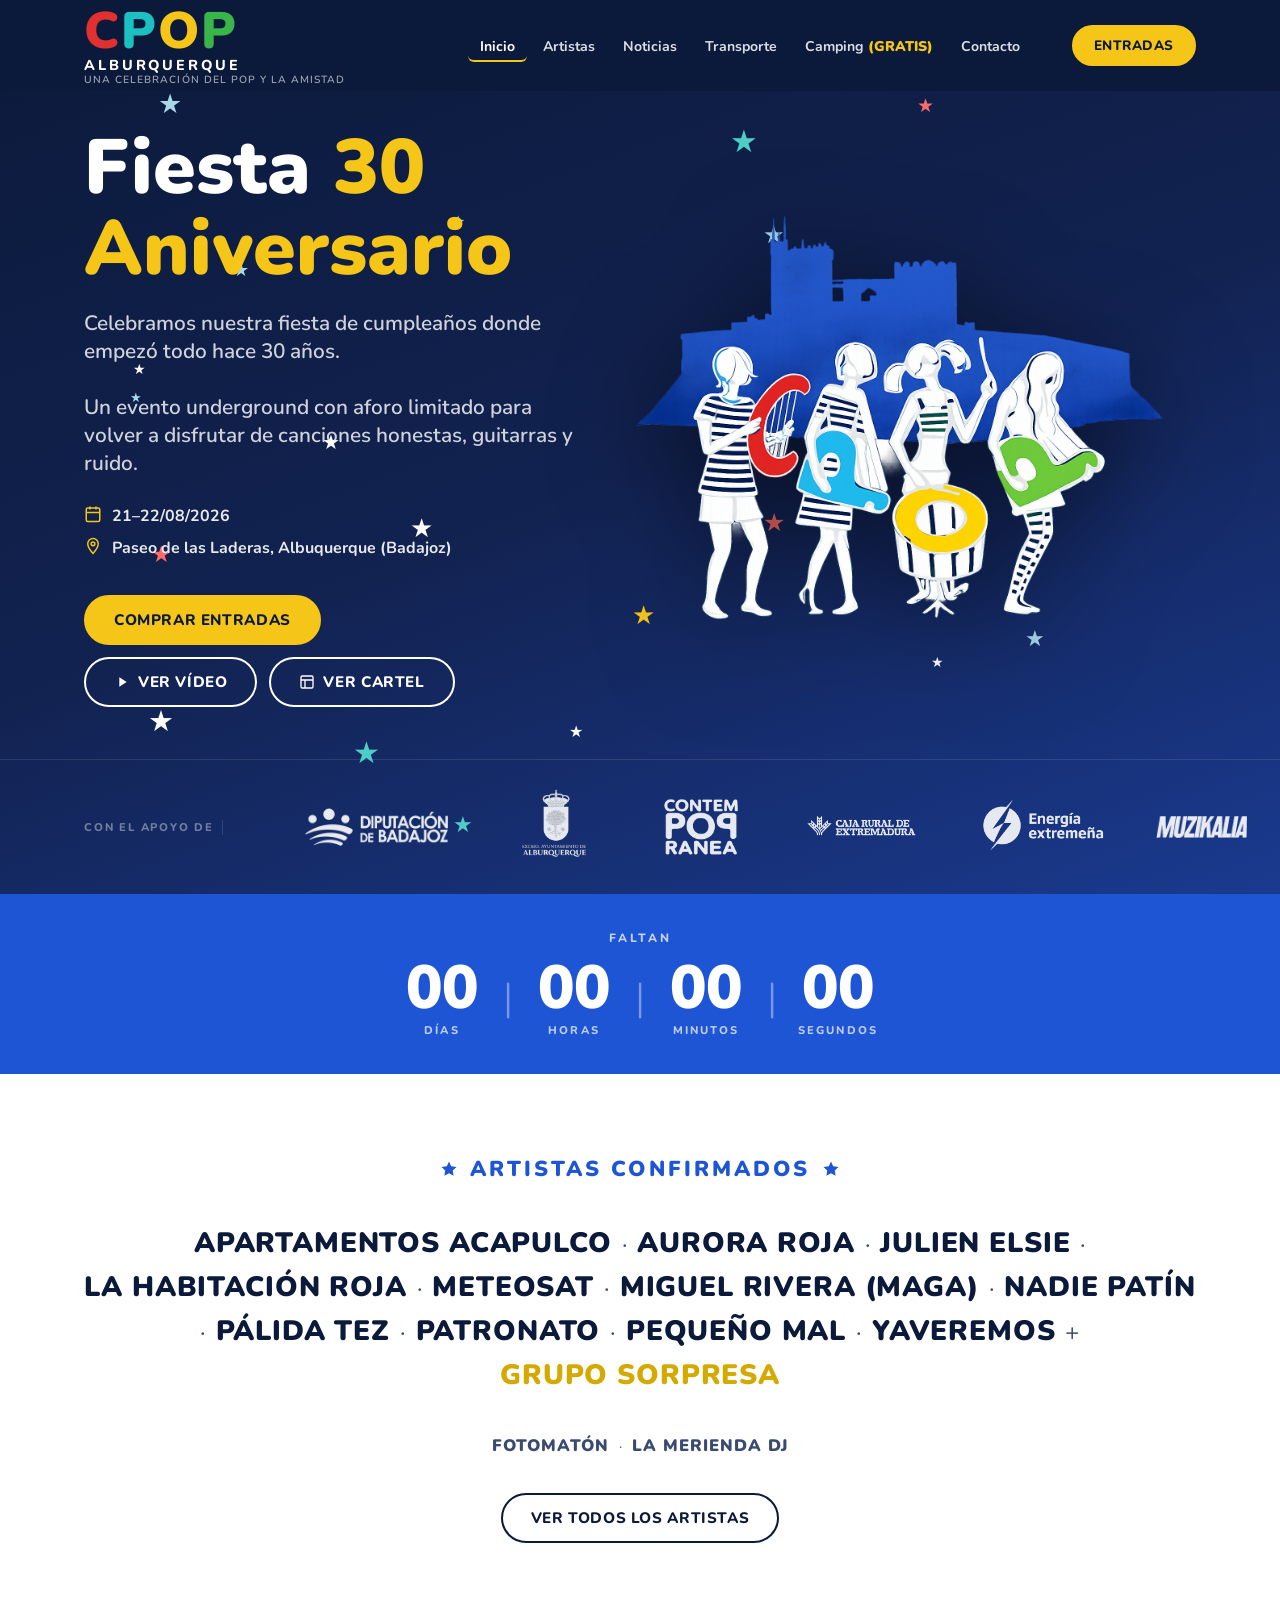
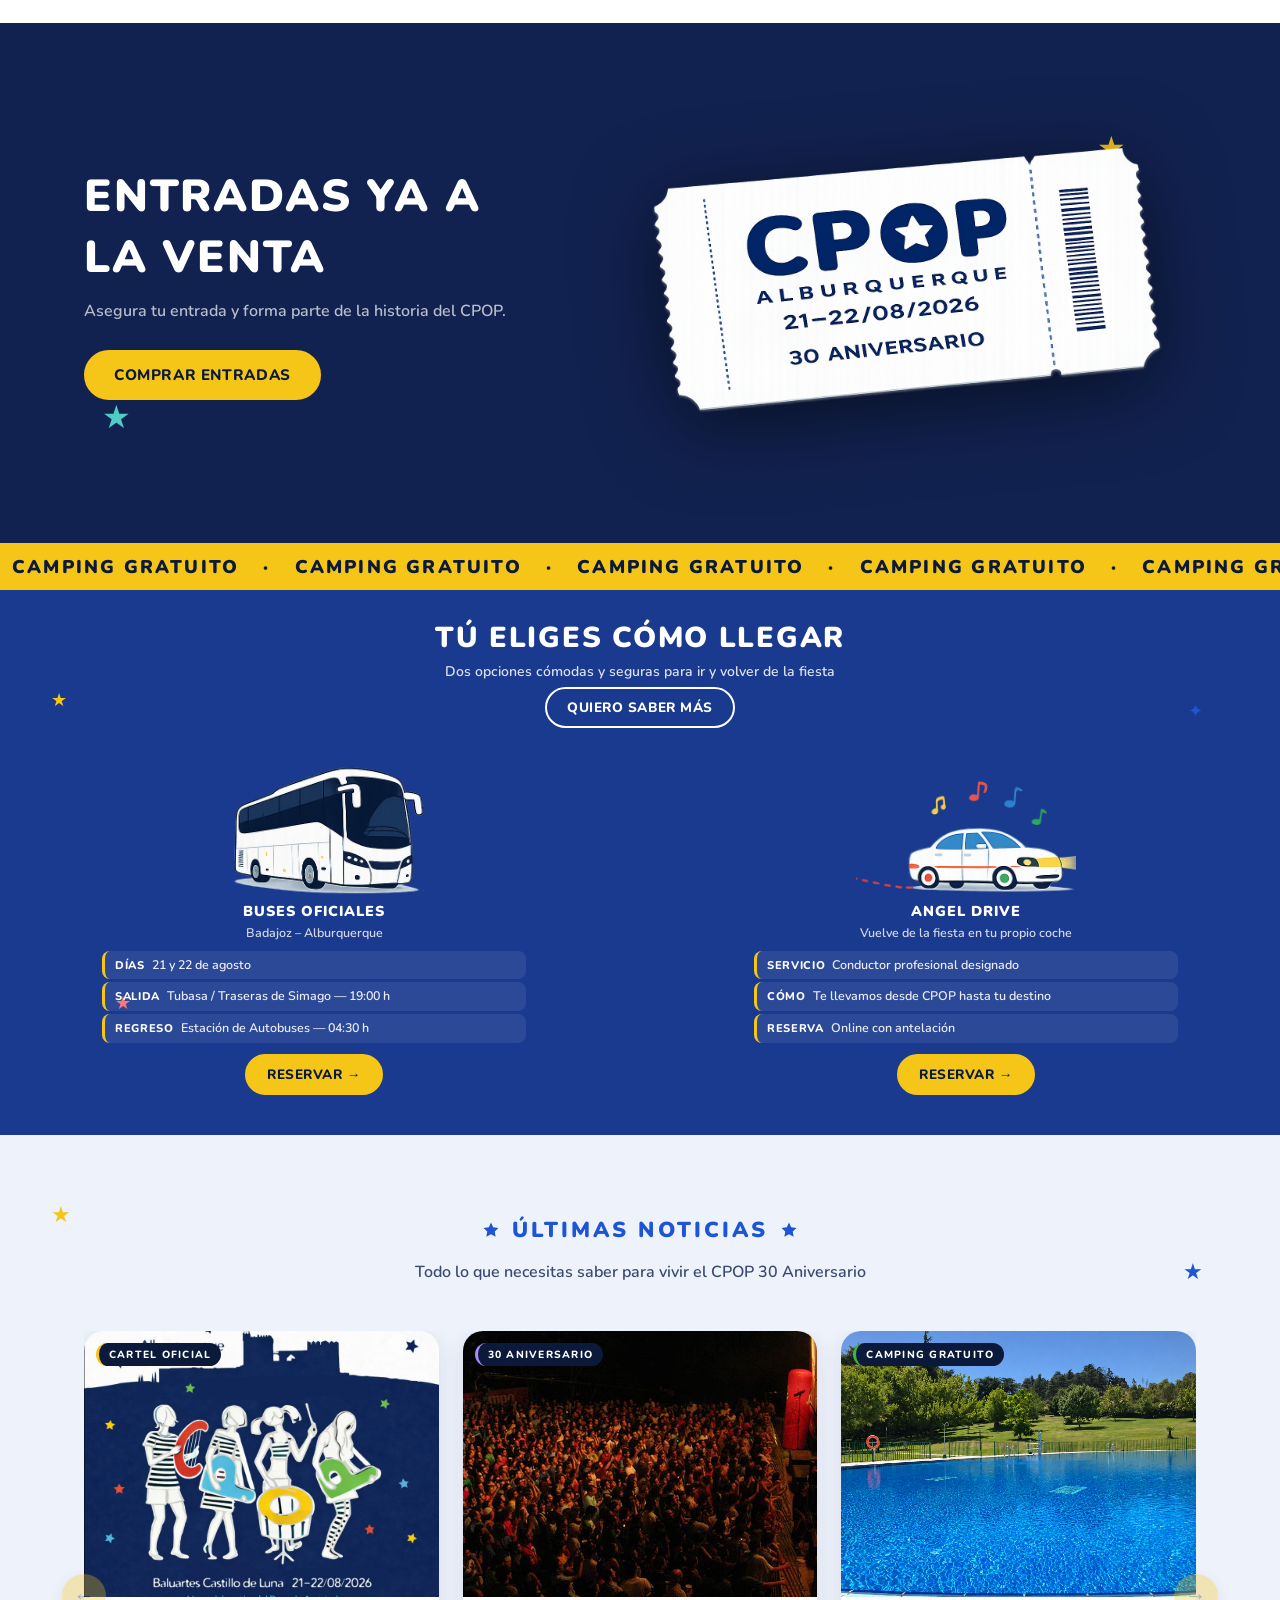
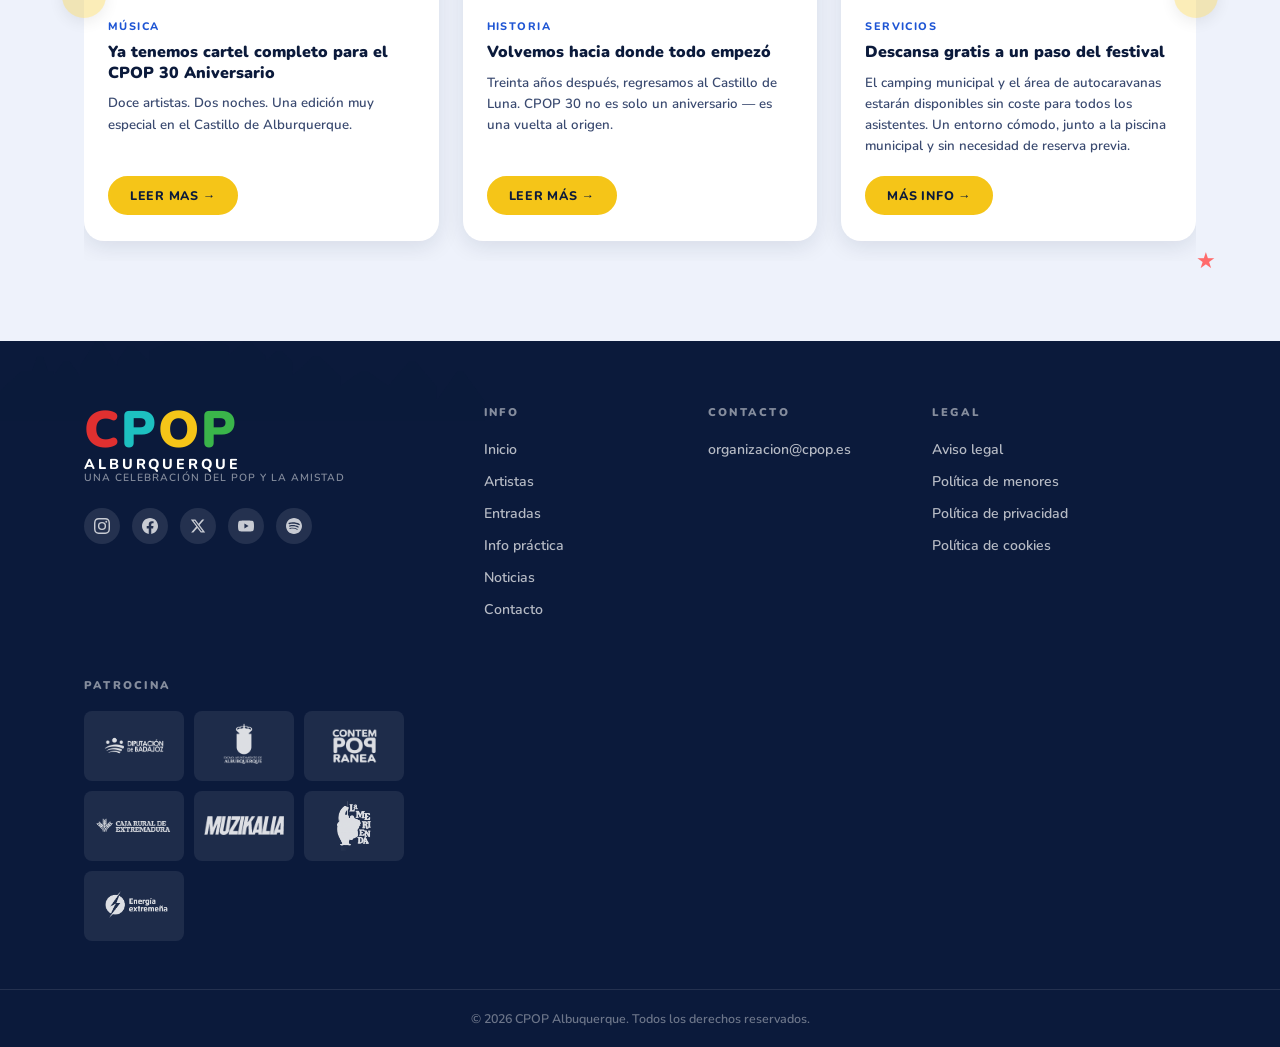
==== commit 28b8e847: "politicas" ====
--- a/index.html
+++ b/index.html
@@ -415,6 +415,7 @@
 
       </div>
     </section>
+    
 
   </main>
 
@@ -481,9 +482,10 @@
       <div class="footer__col">
         <h4 class="footer__col-title">LEGAL</h4>
         <ul>
-          <li><a href="#">Aviso legal</a></li>
-          <li><a href="#">Política de privacidad</a></li>
-          <li><a href="#">Política de cookies</a></li>
+          <li><a href="aviso_legal.html">Aviso legal</a></li>
+          <li><a href="menores.html">Política de menores</a></li>
+          <li><a href="privacidad.html">Política de privacidad</a></li>
+          <li><a href="cookies.html">Política de cookies</a></li>
         </ul>
       </div>
 
@@ -511,12 +513,14 @@
 
   <script src="script.js"></script>
 
+  
+
   <!-- Lightbox cartel -->
   <div id="cartelOverlay">
     <button id="cartelClose" aria-label="Cerrar">✕</button>
     <img src="IMG/Cpop2.png" alt="Cartel CPOP 30 Aniversario" />
   </div>
-
+  
   <script>
     (function() {
       var overlay  = document.getElementById('cartelOverlay');
--- a/styles.css
+++ b/styles.css
@@ -1612,3 +1612,5 @@
   100% { transform: scale(1); }
 }
 .pulse { animation: pulse-anim 0.4s ease; }
+
+
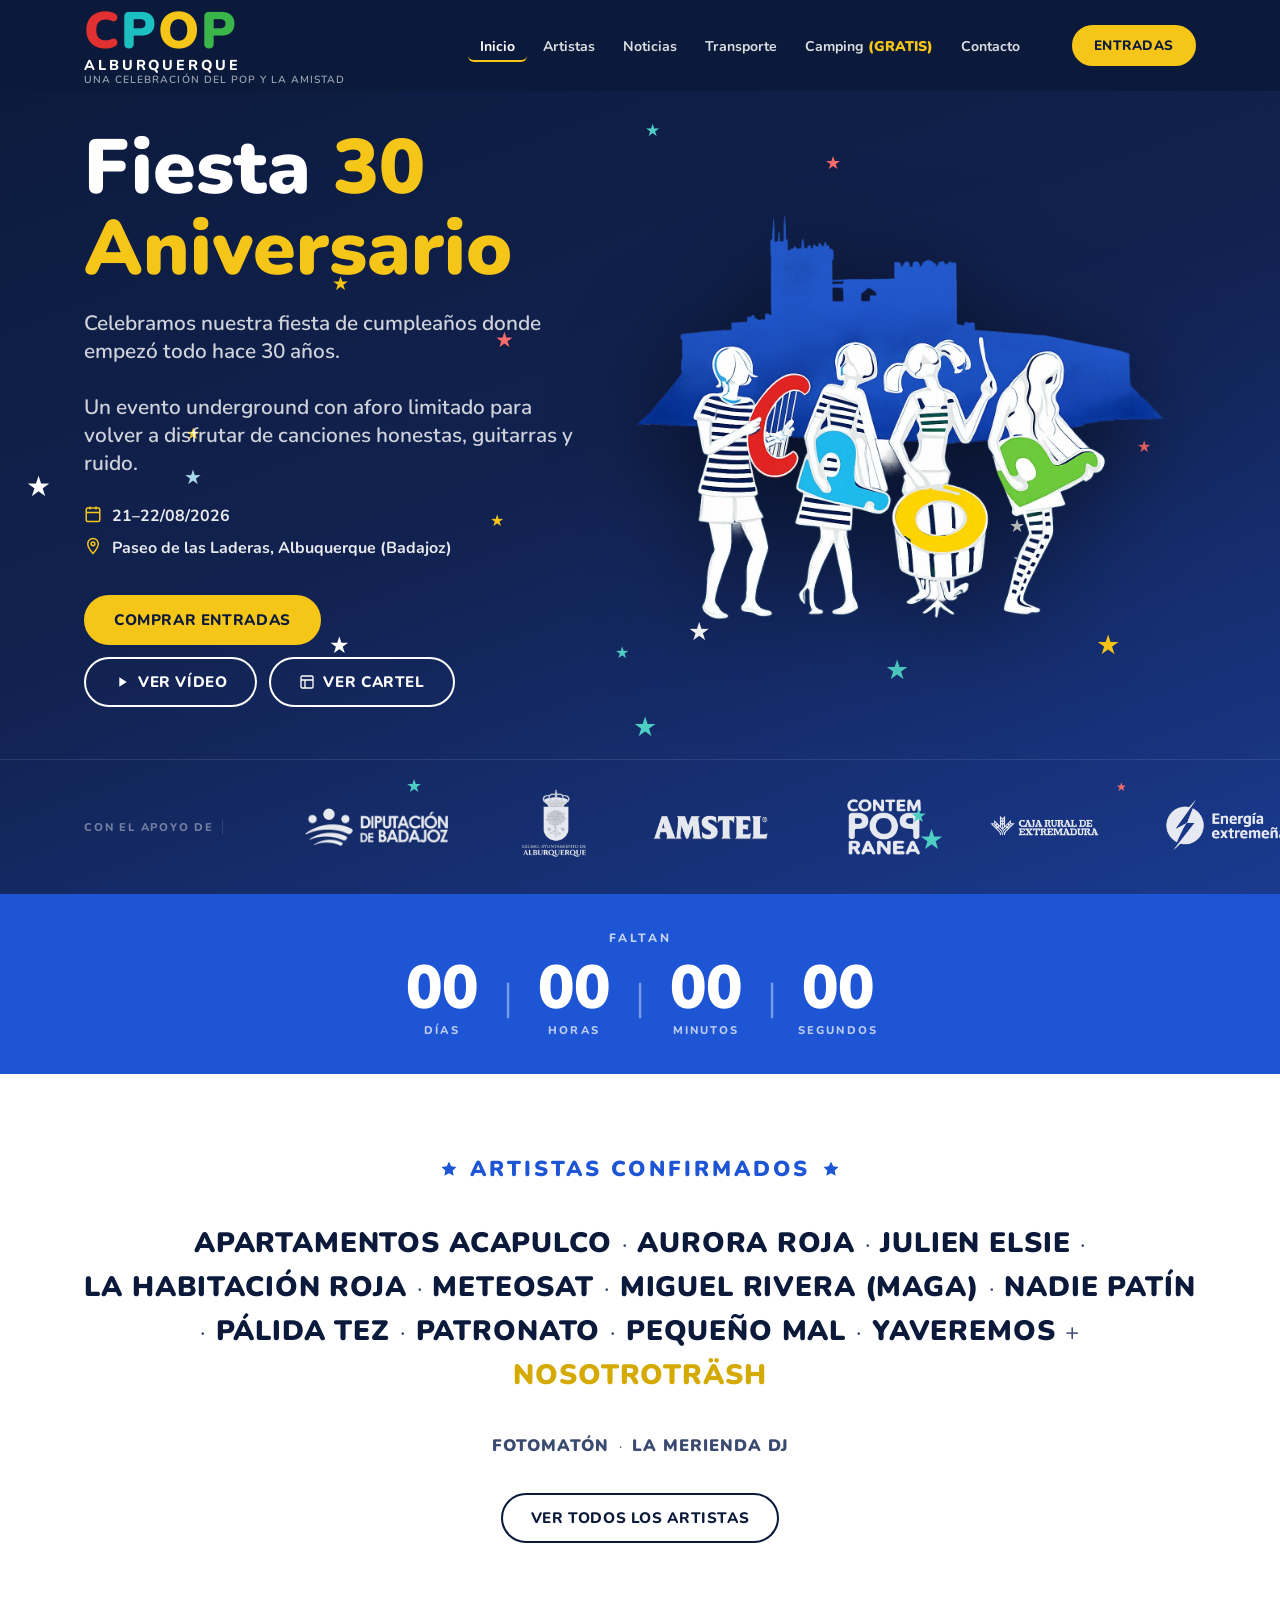
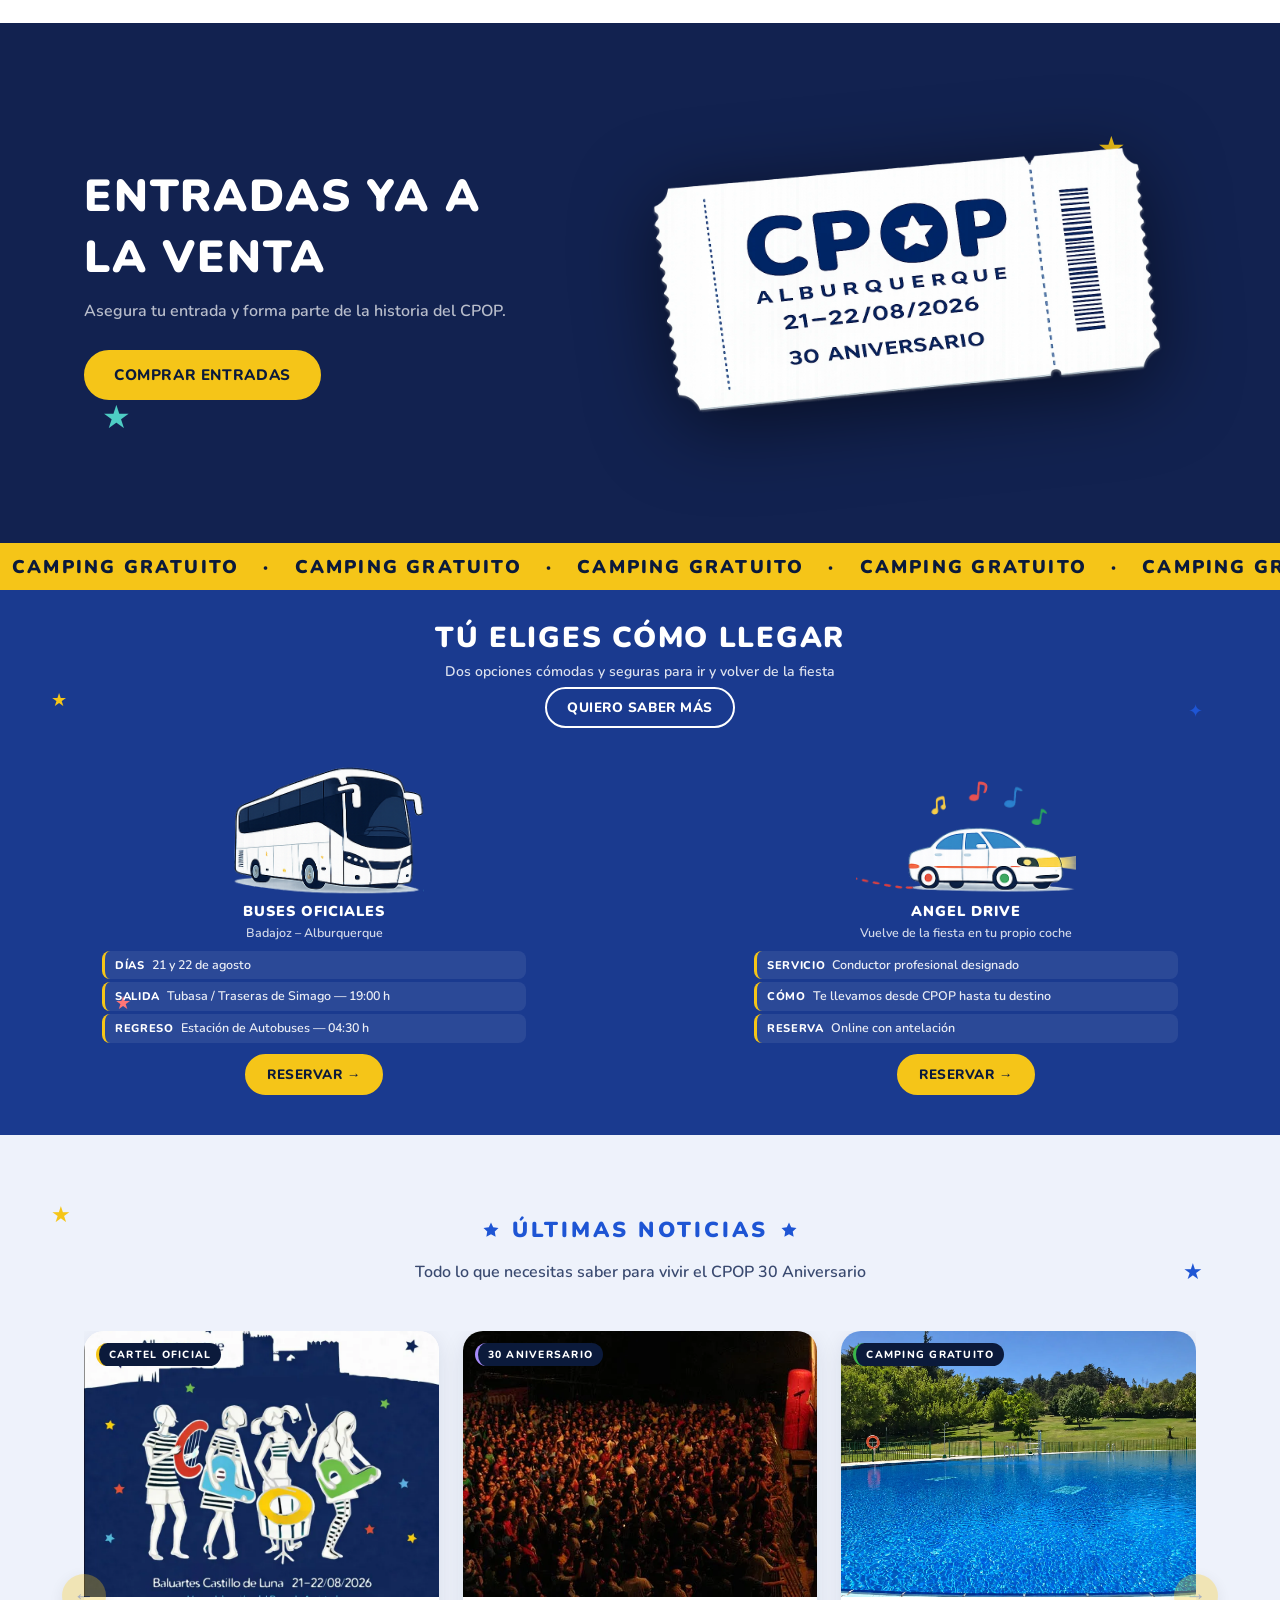
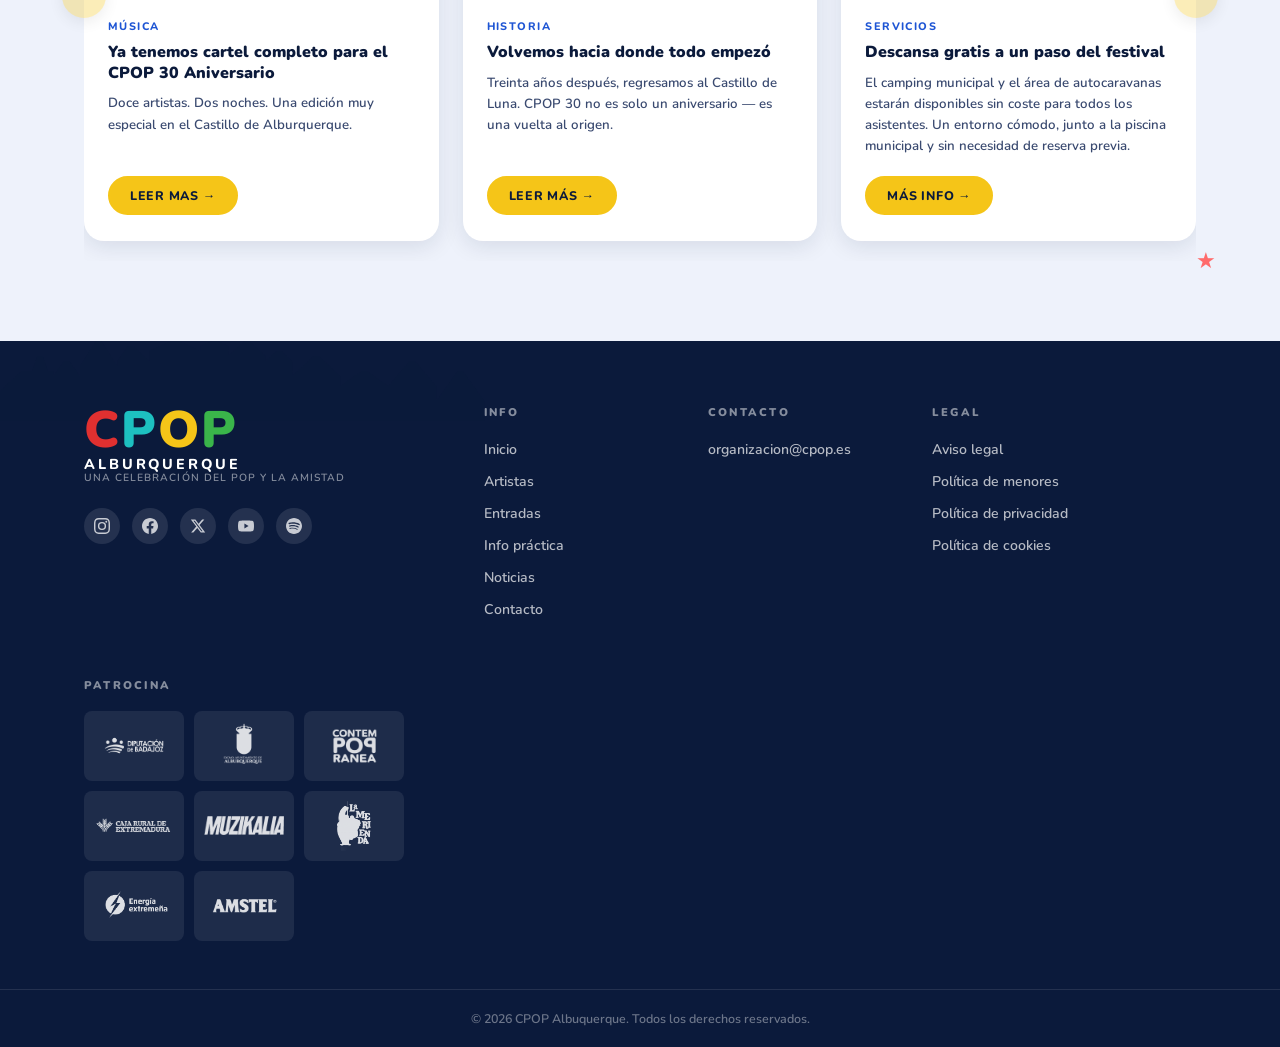
==== commit e821ebc3: "Añadir logo Amstel; ajustar tamaños patrocinadores; convertir imágenes a webp" ====
--- a/index.html
+++ b/index.html
@@ -7,7 +7,7 @@
 
   <meta property="og:title" content="CPOP Albuquerque – Fiesta 30 Aniversario">
   <meta property="og:description" content="21 y 22 de agosto de 2026 · Albuquerque (Badajoz)">
-  <meta property="og:image" content="https://cpop.es/IMG/landing.png">
+  <meta property="og:image" content="https://cpop.es/IMG/landing.webp">
   <meta property="og:image:width" content="1200">
   <meta property="og:image:height" content="630">
   <meta property="og:url" content="https://cpop.es">
@@ -16,7 +16,7 @@
   <meta name="twitter:card" content="summary_large_image">
   <meta name="twitter:title" content="CPOP Albuquerque – Fiesta 30 Aniversario">
   <meta name="twitter:description" content="21 y 22 de agosto de 2026 · Albuquerque (Badajoz)">
-  <meta name="twitter:image" content="https://cpop.es/IMG/landing.png">
+  <meta name="twitter:image" content="https://cpop.es/IMG/landing.webp">
 
   <link rel="preconnect" href="https://fonts.googleapis.com" />
   <link rel="preconnect" href="https://fonts.gstatic.com" crossorigin />
@@ -76,7 +76,7 @@
       <div class="hero__stars" id="heroStars" aria-hidden="true"></div>
 
       <!-- Silueta del castillo -->
-      <img src="IMG/castillo.pn" alt="" class="hero__castillo" aria-hidden="true" />
+      <img src="IMG/castillo.webp" alt="" class="hero__castillo" aria-hidden="true" />
 
       <div class="hero__inner container">
 
@@ -101,7 +101,7 @@
           <div class="hero__btns">
             <a href="https://www.ingresse.com/cpop-alburquerque/?fbclid=IwdGRjcASCII5leHRuA2FlbQIxMQBzcnRjBmFwcF9pZAo2NjI4NTY4Mzc5AAEee5uqFv4fO0525LSwj2ie0vXU6-nmaHX3tvUfMMzoU2Lqj_KQda3P3f-u3kg_aem_mg-QYjBcH6FSSytffSt7Vg&utm_id=97758_v0_s00_e0_tv2_a1dennhb5nbjy0" class="btn btn--yellow">Comprar entradas</a>
             <div class="hero__btns-row">
-              <a href="https://www.youtube.com/watch?v=A496j2LENwQ" target="_blank" rel="noopener" class="btn btn--outline" id="btnVerVideo">
+              <a href="https://www.youtube.com/watch?v=SPavOQge8DM" target="_blank" rel="noopener" class="btn btn--outline" id="btnVerVideo">
                 <svg aria-hidden="true" viewBox="0 0 24 24" fill="currentColor"><path d="M8 5v14l11-7z"/></svg>
                 Ver vídeo
               </a>
@@ -115,7 +115,7 @@
 
         <!-- Imagen principal -->
         <div class="hero__img-wrap">
-          <img src="IMG/banda_cpop.png" alt="Personajes del CPOP Albuquerque" class="hero__img" />
+          <img src="IMG/banda_cpop.webp" alt="Personajes del CPOP Albuquerque" class="hero__img" />
         </div>
 
       </div>
@@ -128,26 +128,28 @@
             <button class="sponsors-bar__arrow sponsors-bar__arrow--prev" aria-label="Anterior patrocinador">&#8249;</button>
             <div class="sponsors-bar__logos" id="sponsorsLogos">
               <a href="#" class="sponsors-bar__item sponsors-bar__item--main sponsors-bar__item--xxl" aria-label="Diputación de Badajoz">
-                <img src="IMG/logo_diputacion.png" alt="Diputación de Badajoz" />
+                <img src="IMG/logo_diputacion.webp" alt="Diputación de Badajoz" />
               </a>
               <a href="#" class="sponsors-bar__item sponsors-bar__item--main sponsors-bar__item--xl" aria-label="Ayuntamiento de Alburquerque">
-                <img src="IMG/logo_ayuntamiento.png" alt="Ayuntamiento de Alburquerque" />
-              </a>
+                <img src="IMG/logo_ayuntamiento.webp" alt="Ayuntamiento de Alburquerque" />
+              </a>
+              <a href="#" class="sponsors-bar__item sponsors-bar__item--amstel" aria-label="Amstel">
+                <img src="IMG/amstel.webp" alt="Amstel" />
               </a>
               <a href="#" class="sponsors-bar__item sponsors-bar__item--main sponsors-bar__item--xl" aria-label="Contempopranea">
-                <img src="IMG/contempopranea.png" alt="Contempopranea" />
+                <img src="IMG/contempopranea.webp" alt="Contempopranea" />
               </a>
               <a href="#" class="sponsors-bar__item sponsors-bar__item--boost" aria-label="Caja Rural de Extremadura">
-                <img src="IMG/caja_rural.png" alt="Caja Rural de Extremadura" />
+                <img src="IMG/caja_rural.webp" alt="Caja Rural de Extremadura" />
               </a>
               <a href="#" class="sponsors-bar__item sponsors-bar__item--main sponsors-bar__item--boost" aria-label="Energía Extremeña">
-                <img src="IMG/energia_extremeña.png" alt="Energía Extremeña" />
+                <img src="IMG/energia_extremeña.webp" alt="Energía Extremeña" />
               </a>
               <a href="#" class="sponsors-bar__item sponsors-bar__item--sm" aria-label="Muzikalia">
-                <img src="IMG/logo_muzikalia.png" alt="Muzikalia" />
+                <img src="IMG/logo_muzikalia.webp" alt="Muzikalia" />
               </a>
               <a href="#" class="sponsors-bar__item sponsors-bar__item--main" aria-label="La Merienda">
-                <img src="IMG/logo_lamerienda.png" alt="La Merienda" />
+                <img src="IMG/logo_lamerienda.webp" alt="La Merienda" />
               </a>
             </div>
             <button class="sponsors-bar__arrow sponsors-bar__arrow--next" aria-label="Siguiente patrocinador">&#8250;</button>
@@ -222,7 +224,7 @@
           <span class="sep" aria-hidden="true">·</span>
           <span role="listitem">Yaveremos</span>
           <span class="sep" aria-hidden="true">+</span>
-          <span role="listitem" class="artists__surprise">Grupo Sorpresa</span>
+          <span role="listitem" class="artists__surprise">NOSOTROTRäSH</span>
         </div>
 
         <div class="artists__list artists__list--secondary" role="list">
@@ -251,7 +253,7 @@
         </div>
 
         <div class="tickets__img-wrap" aria-hidden="true">
-          <img src="IMG/entrada_cpop.png" alt="Entrada CPOP Albuquerque 30 Aniversario" class="tickets__img" />
+          <img src="IMG/entrada_cpop.webp" alt="Entrada CPOP Albuquerque 30 Aniversario" class="tickets__img" />
         </div>
 
       </div>
@@ -370,7 +372,7 @@
             <!-- Tarjeta 1: Cartel -->
             <article class="ncard-sm">
               <div class="ncard-sm__img-wrap">
-                <img src="IMG/cpop3.png" alt="Cartel CPOP 30 Aniversario" class="ncard-sm__img" loading="lazy" />
+                <img src="IMG/cpop3.webp" alt="Cartel CPOP 30 Aniversario" class="ncard-sm__img" loading="lazy" />
                 <span class="ncard-sm__badge">Cartel oficial</span>
               </div>
               <div class="ncard-sm__body">
@@ -384,7 +386,7 @@
           <!-- Tarjeta 3: Volvemos al origen -->
           <article class="ncard-sm">
             <div class="ncard-sm__img-wrap">
-              <img src="IMG/baluarte.jpg" alt="Castillo de Luna – CPOP 30 Aniversario" class="ncard-sm__img" loading="lazy" />
+              <img src="IMG/baluarte.webp" alt="Castillo de Luna – CPOP 30 Aniversario" class="ncard-sm__img" loading="lazy" />
               <span class="ncard-sm__badge ncard-sm__badge--historia">30 Aniversario</span>
             </div>
             <div class="ncard-sm__body">
@@ -398,7 +400,7 @@
           <!-- Tarjeta 3: Camping -->
           <article class="ncard-sm">
             <div class="ncard-sm__img-wrap">
-              <img src="IMG/piscina_1.png" alt="Camping gratuito CPOP 30 Aniversario" class="ncard-sm__img" loading="lazy" />
+              <img src="IMG/piscina_1.webp" alt="Camping gratuito CPOP 30 Aniversario" class="ncard-sm__img" loading="lazy" />
               <span class="ncard-sm__badge" style="border-left-color:#3ab54a;">Camping gratuito</span>
             </div>
             <div class="ncard-sm__body">
@@ -493,13 +495,14 @@
       <div class="footer__col footer__col--organiza">
         <h4 class="footer__col-title">PATROCINA</h4>
         <div class="sponsors">
-          <a href="#" class="sponsor"><img src="IMG/logo_diputacion.png"   alt="Diputación de Badajoz" /></a>
-          <a href="#" class="sponsor"><img src="IMG/logo_ayuntamiento.png" alt="Ayuntamiento de Albuquerque" /></a>
-          <a href="#" class="sponsor"><img src="IMG/contempopranea.png"    alt="Contempopranea" /></a>
-          <a href="#" class="sponsor"><img src="IMG/caja_rural.png"        alt="Caja Rural de Extremadura" /></a>
-          <a href="#" class="sponsor sponsor--sm"><img src="IMG/logo_muzikalia.png"    alt="Muzikalia" /></a>
-          <a href="#" class="sponsor"><img src="IMG/logo_lamerienda.png"   alt="La Merienda" /></a>
-          <a href="#" class="sponsor"><img src="IMG/energia_extremeña.png" alt="Energía Extremeña" /></a>
+          <a href="#" class="sponsor"><img src="IMG/logo_diputacion.webp"   alt="Diputación de Badajoz" /></a>
+          <a href="#" class="sponsor"><img src="IMG/logo_ayuntamiento.webp" alt="Ayuntamiento de Albuquerque" /></a>
+          <a href="#" class="sponsor"><img src="IMG/contempopranea.webp"    alt="Contempopranea" /></a>
+          <a href="#" class="sponsor"><img src="IMG/caja_rural.webp"        alt="Caja Rural de Extremadura" /></a>
+          <a href="#" class="sponsor sponsor--sm"><img src="IMG/logo_muzikalia.webp"    alt="Muzikalia" /></a>
+          <a href="#" class="sponsor"><img src="IMG/logo_lamerienda.webp"   alt="La Merienda" /></a>
+          <a href="#" class="sponsor"><img src="IMG/energia_extremeña.webp" alt="Energía Extremeña" /></a>
+          <a href="#" class="sponsor"><img src="IMG/amstel.webp" alt="Amstel" /></a>
         </div>
       </div>
 
@@ -518,7 +521,7 @@
   <!-- Lightbox cartel -->
   <div id="cartelOverlay">
     <button id="cartelClose" aria-label="Cerrar">✕</button>
-    <img src="IMG/Cpop2.png" alt="Cartel CPOP 30 Aniversario" />
+    <img src="IMG/Cpop2.webp" alt="Cartel CPOP 30 Aniversario" />
   </div>
   
   <script>
--- a/styles.css
+++ b/styles.css
@@ -1228,6 +1228,7 @@
 }
 .sponsors-bar__item--boost img { height: 60px; }
 .sponsors-bar__item--boost.sponsors-bar__item--main img { height: 90px; }
+.sponsors-bar__item--amstel img { height: 32px; width: auto; max-width: 120px; }
 .sponsors-bar__arrow:not(:disabled):hover { opacity: .75; }
 
 .sponsors-bar__logos {
@@ -1395,11 +1396,11 @@
   z-index: 1;
 }
 
-/* Recortes de transporte.png */
+  /* Recortes de transporte.webp */
 .transport__illus {
   width: 220px;
   height: 140px;
-  background-image: url('IMG/transporte.png');
+  background-image: url('IMG/transporte.webp');
   background-repeat: no-repeat;
   background-size: 700px auto;
   margin: 0 auto 2px;
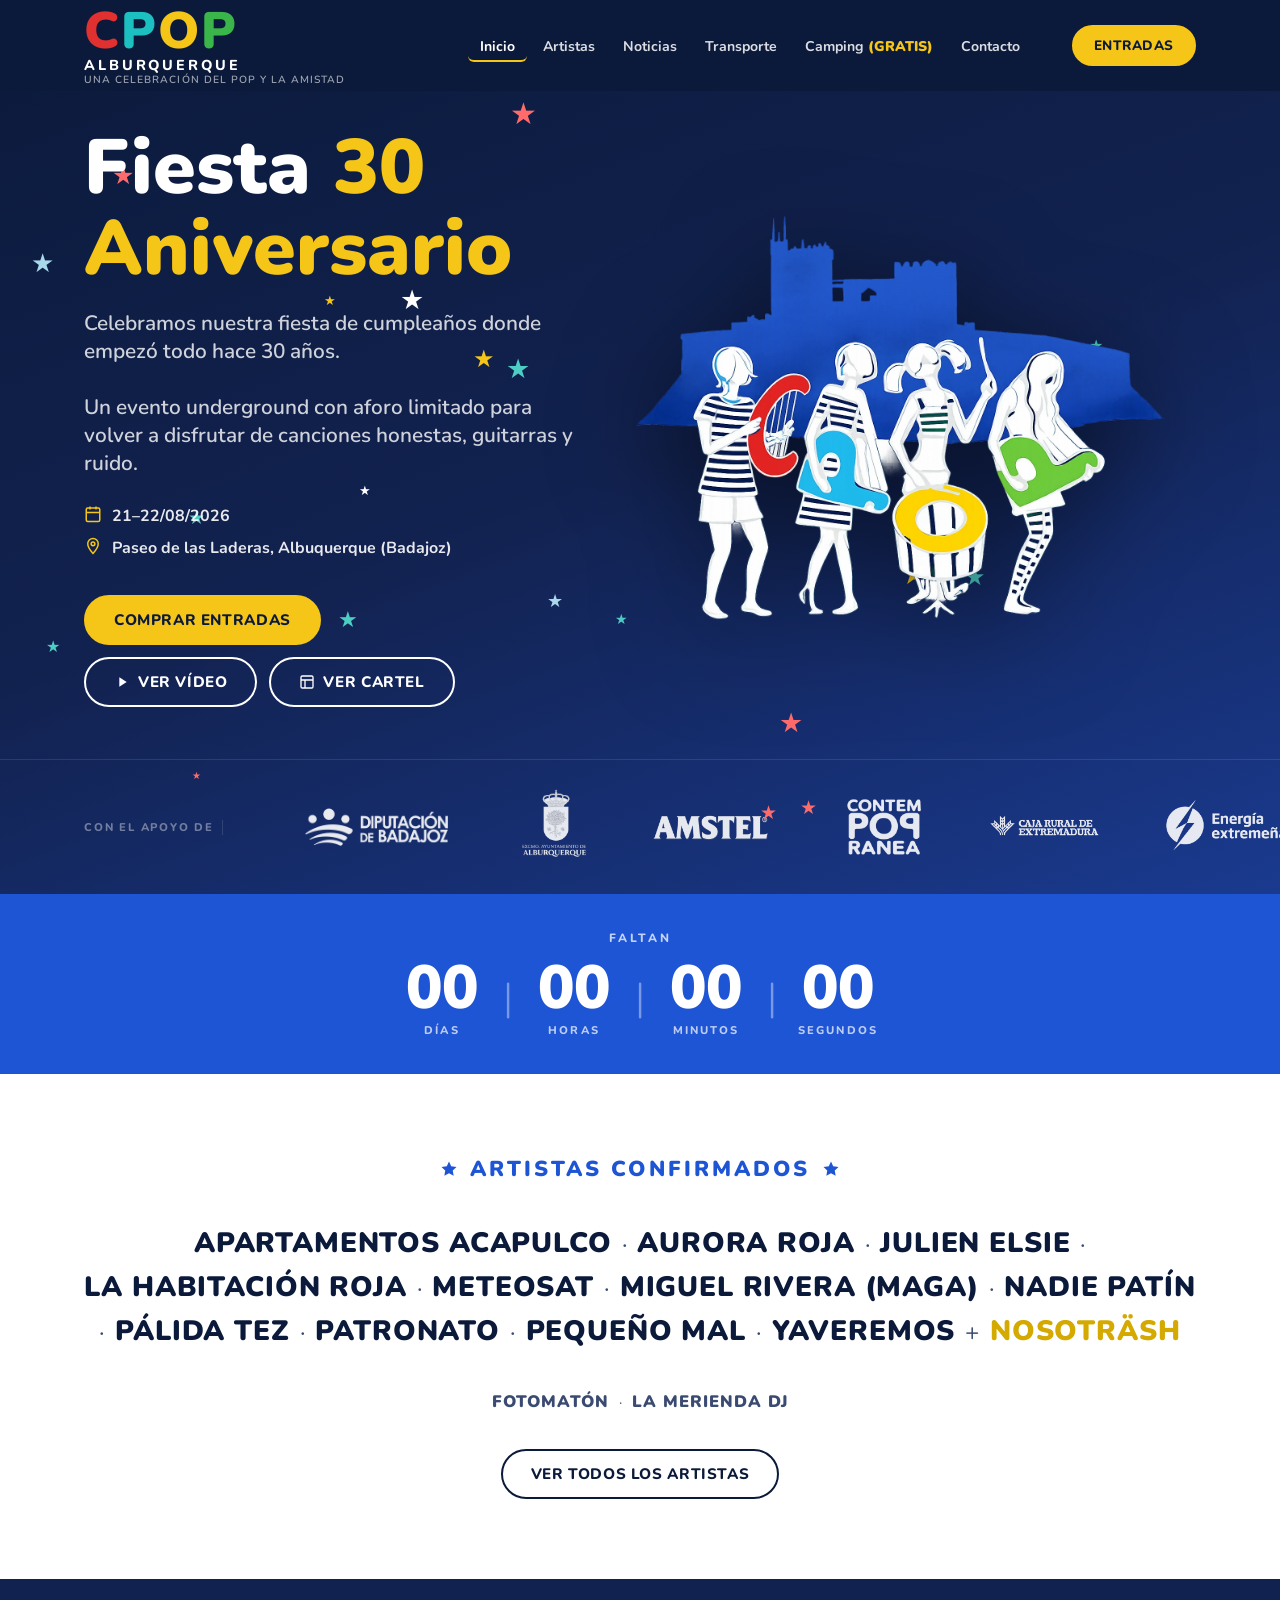
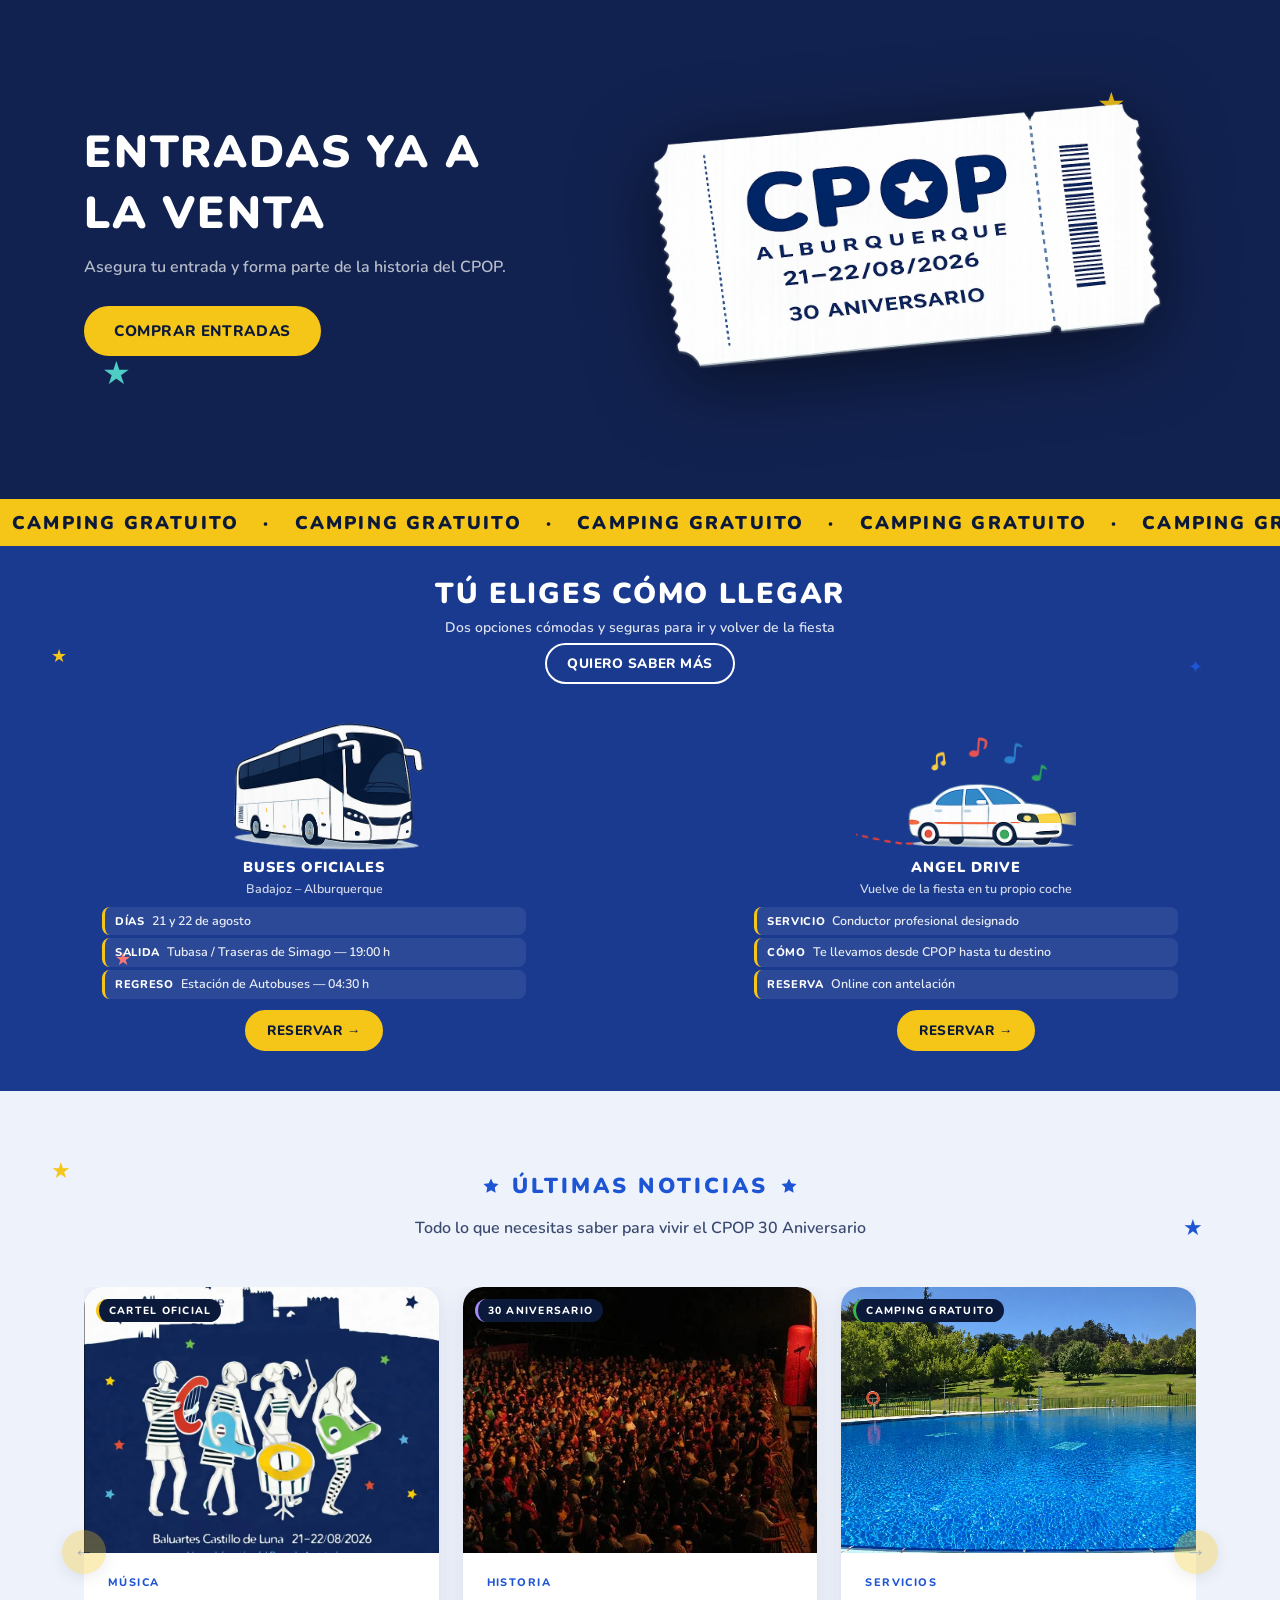
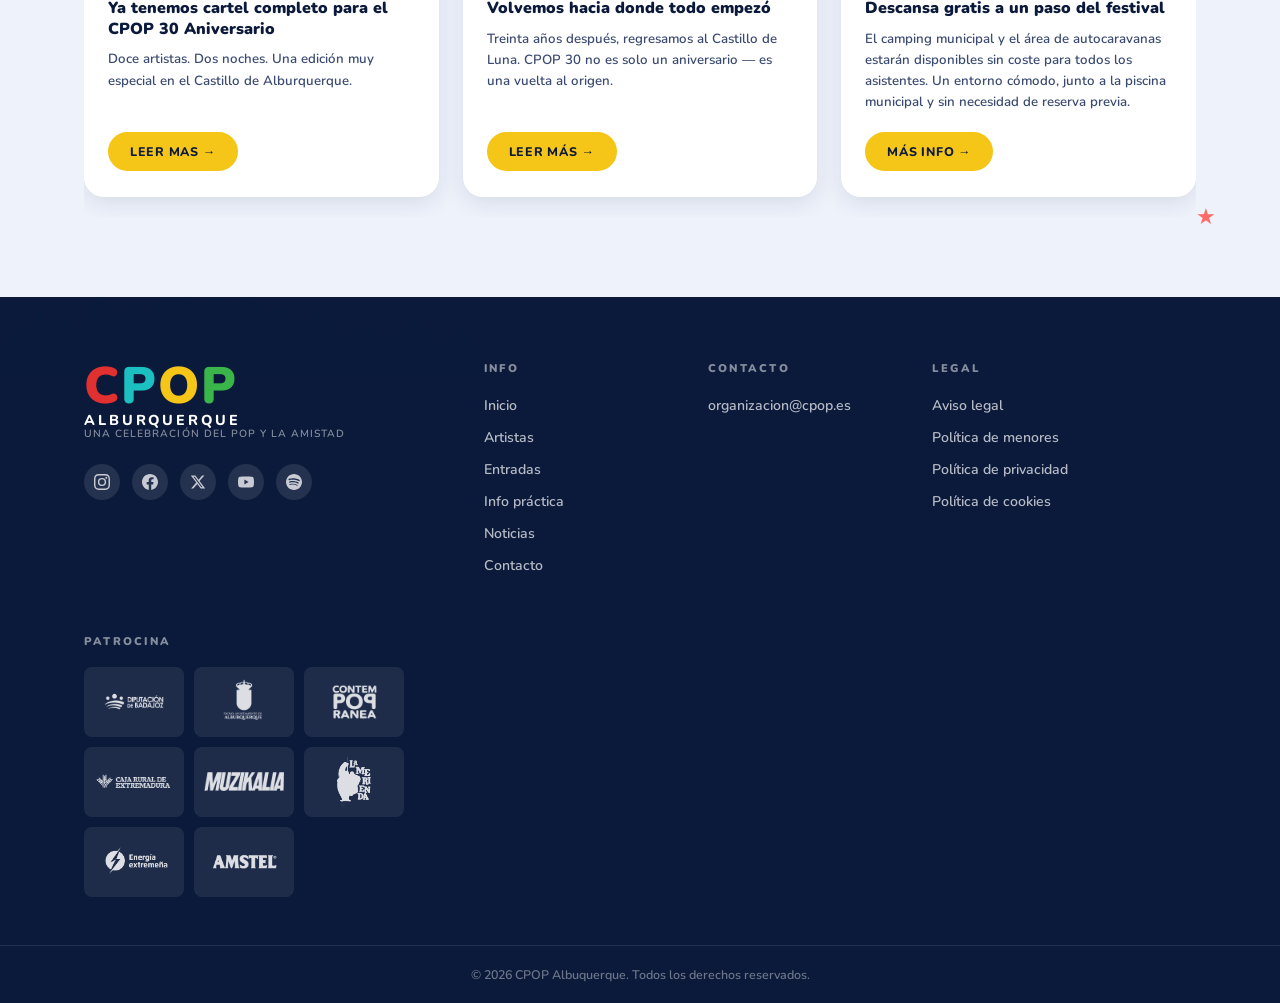
==== commit ade45fa1: "Corregir nombre de artista NOSOTRäSH Co-Authored-By: Claude Sonnet 5 <noreply@anthropic.com>" ====
--- a/index.html
+++ b/index.html
@@ -224,7 +224,7 @@
           <span class="sep" aria-hidden="true">·</span>
           <span role="listitem">Yaveremos</span>
           <span class="sep" aria-hidden="true">+</span>
-          <span role="listitem" class="artists__surprise">NOSOTROTRäSH</span>
+          <span role="listitem" class="artists__surprise">NOSOTRäSH</span>
         </div>
 
         <div class="artists__list artists__list--secondary" role="list">
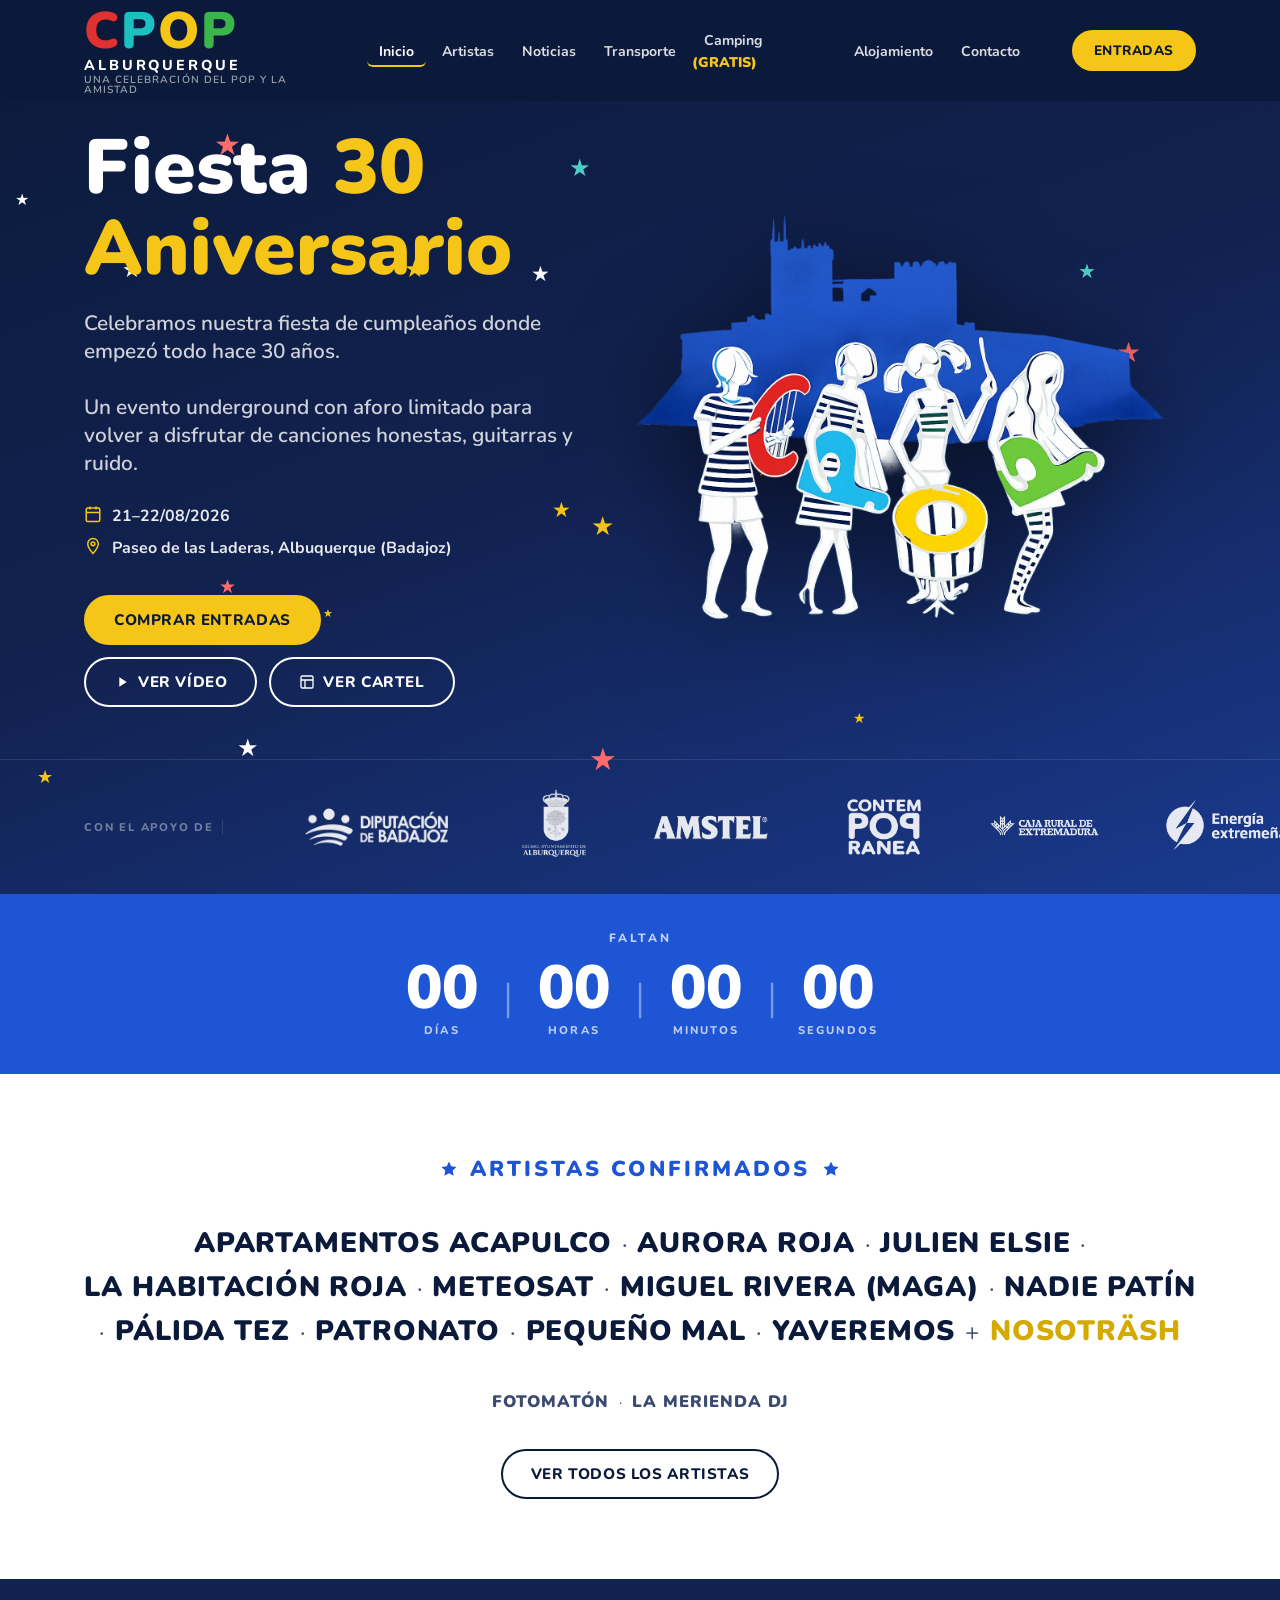
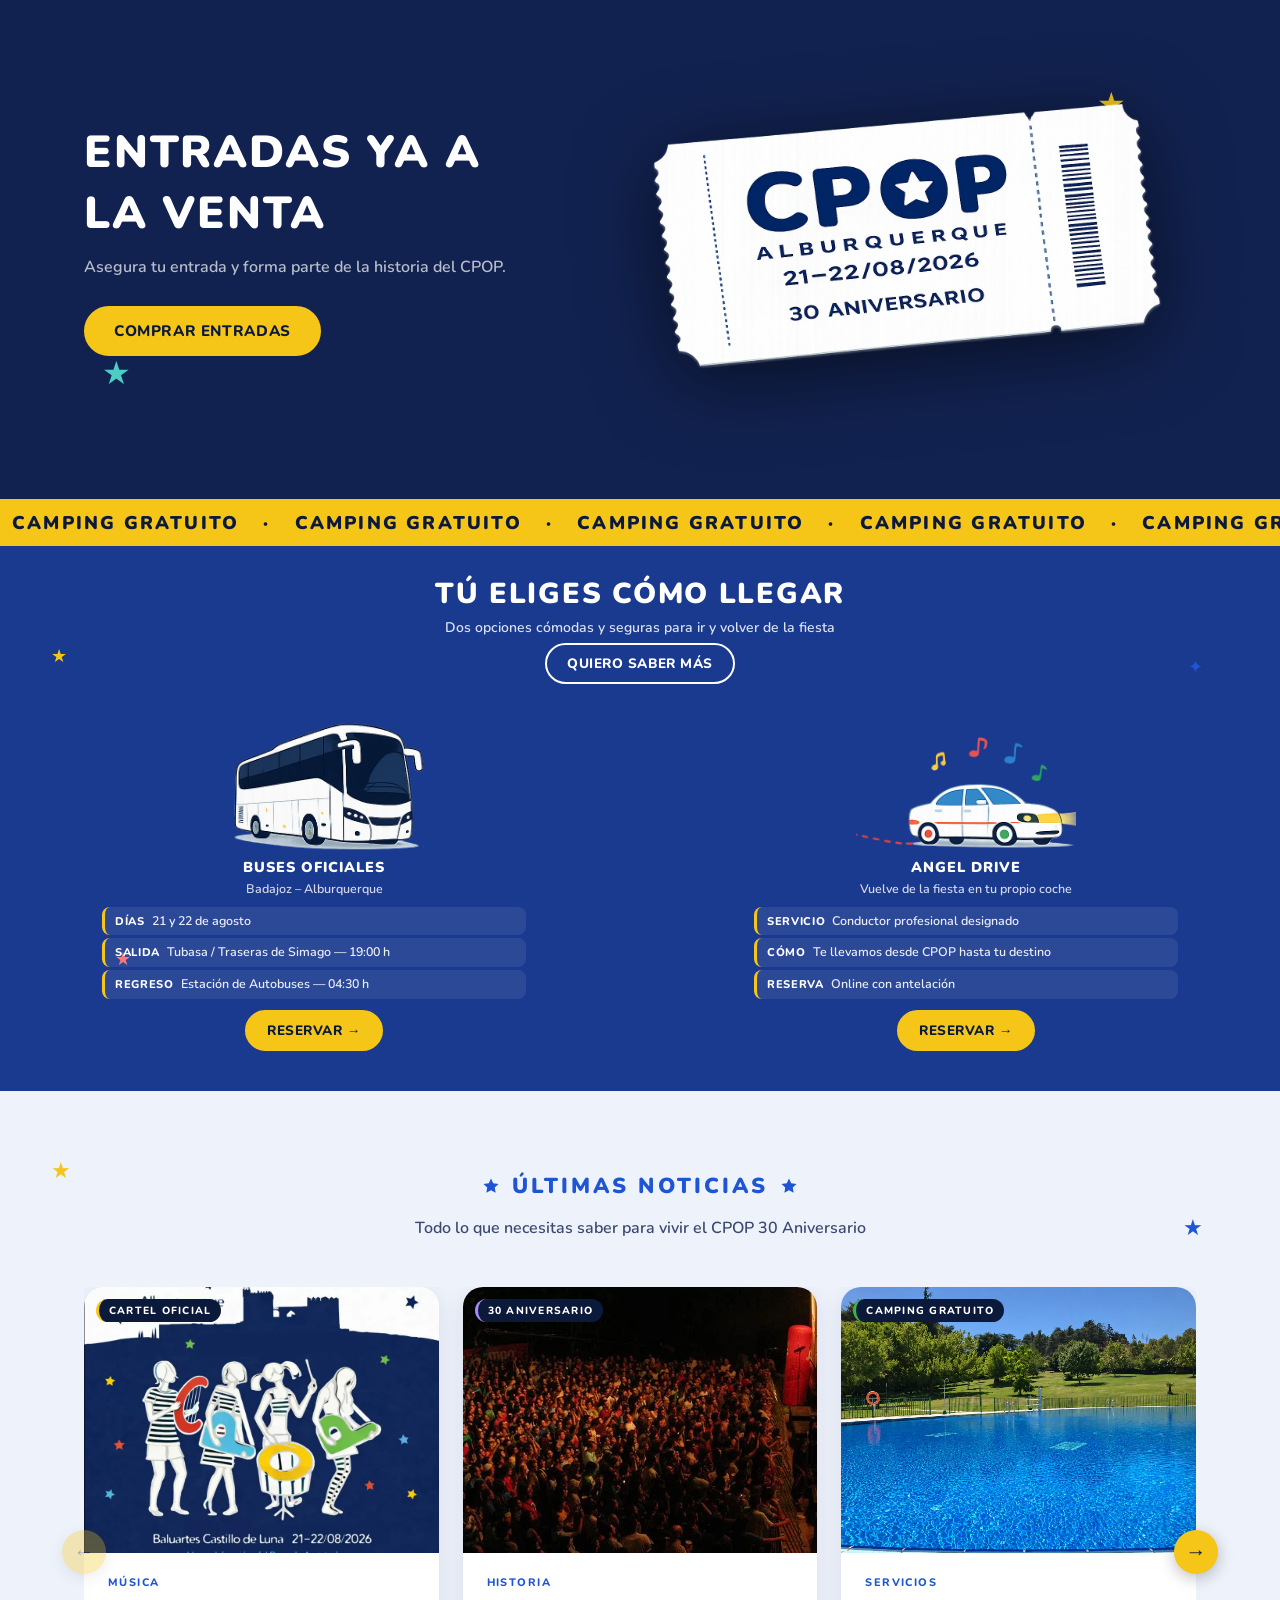
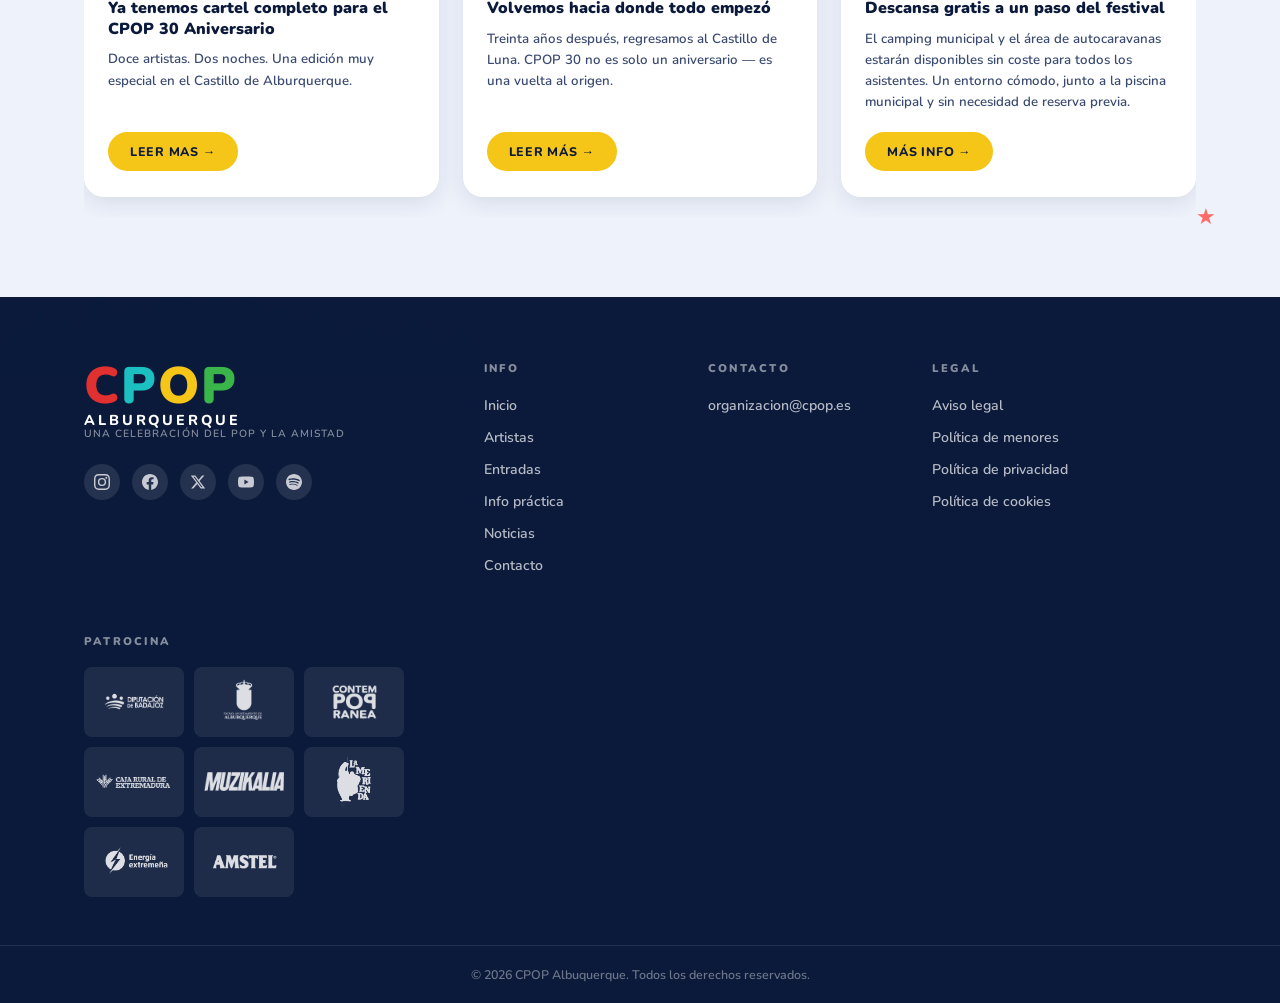
==== commit bdb9f39c: "Añadir sección de Alojamiento y rediseñar Camping Nueva página de alojamiento con selector Alburquer" ====
--- a/index.html
+++ b/index.html
@@ -55,6 +55,7 @@
           <li><a href="#noticias" class="nav__link">Noticias</a></li>
           <li><a href="transporte.html" class="nav__link">Transporte</a></li>
           <li><a href="camping.html" class="nav__link">Camping <span class="nav__badge--gratis">(GRATIS)</span></a></li>
+          <li><a href="alojamiento.html" class="nav__link">Alojamiento</a></li>
           <li><a href="#contacto" class="nav__link">Contacto</a></li>
         </ul>
       </nav>
@@ -411,6 +412,20 @@
             </div>
           </article>
 
+          <!-- Tarjeta 4: Alojamiento -->
+          <article class="ncard-sm">
+            <div class="ncard-sm__img-wrap">
+              <img src="IMG/alojamiento.webp" alt="Alojamientos en Alburquerque" class="ncard-sm__img" loading="lazy" />
+              <span class="ncard-sm__badge">Dónde dormir</span>
+            </div>
+            <div class="ncard-sm__body">
+              <p class="ncard-sm__cat">Servicios</p>
+              <h3 class="ncard-sm__title">Hoteles y apartamentos en Alburquerque</h3>
+              <p class="ncard-sm__text">Consulta hoteles, casas rurales y apartamentos turísticos en el pueblo y alrededores para tu estancia durante el CPOP 30 Aniversario.</p>
+              <a href="alojamiento.html" class="ncard-sm__btn">Más info →</a>
+            </div>
+          </article>
+
         </div><!-- /news__grid -->
           <button class="carousel__arrow carousel__arrow--next" aria-label="Siguiente">&#8594;</button>
         </div><!-- /carousel__wrap -->
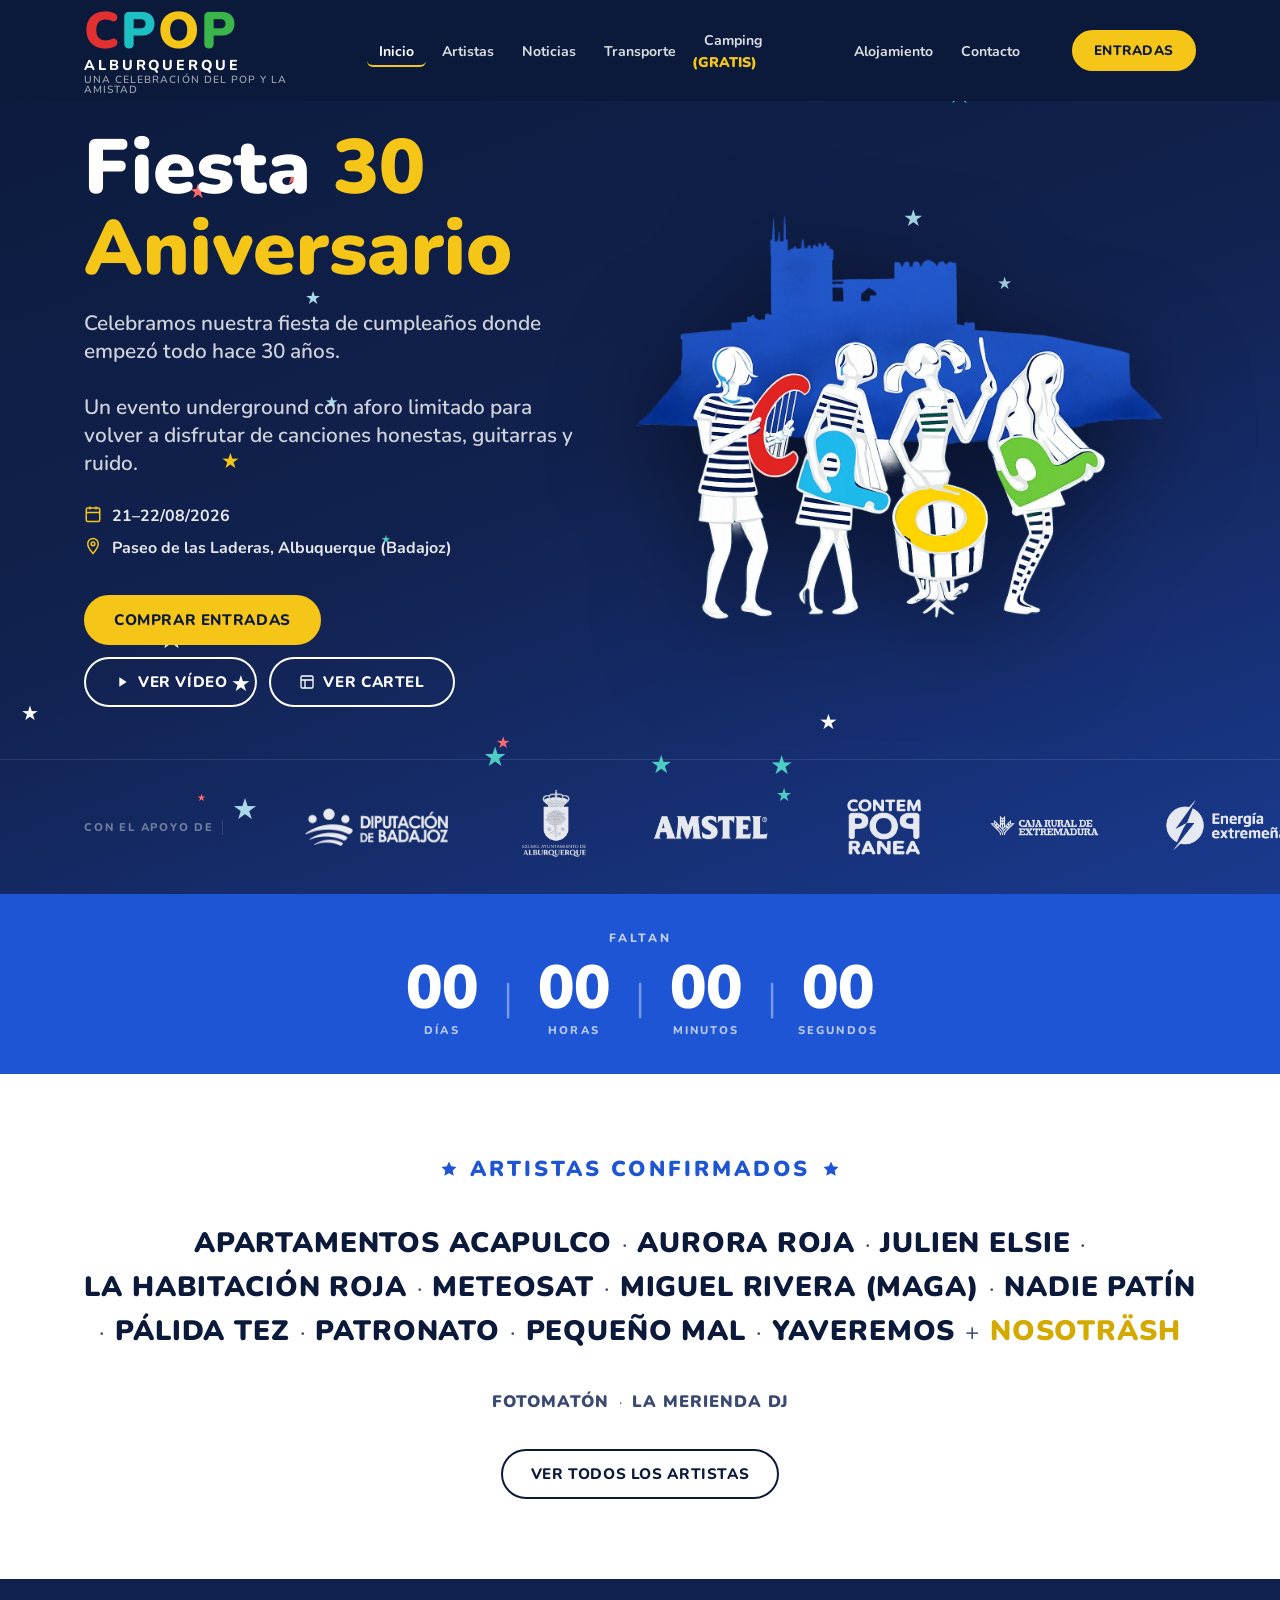
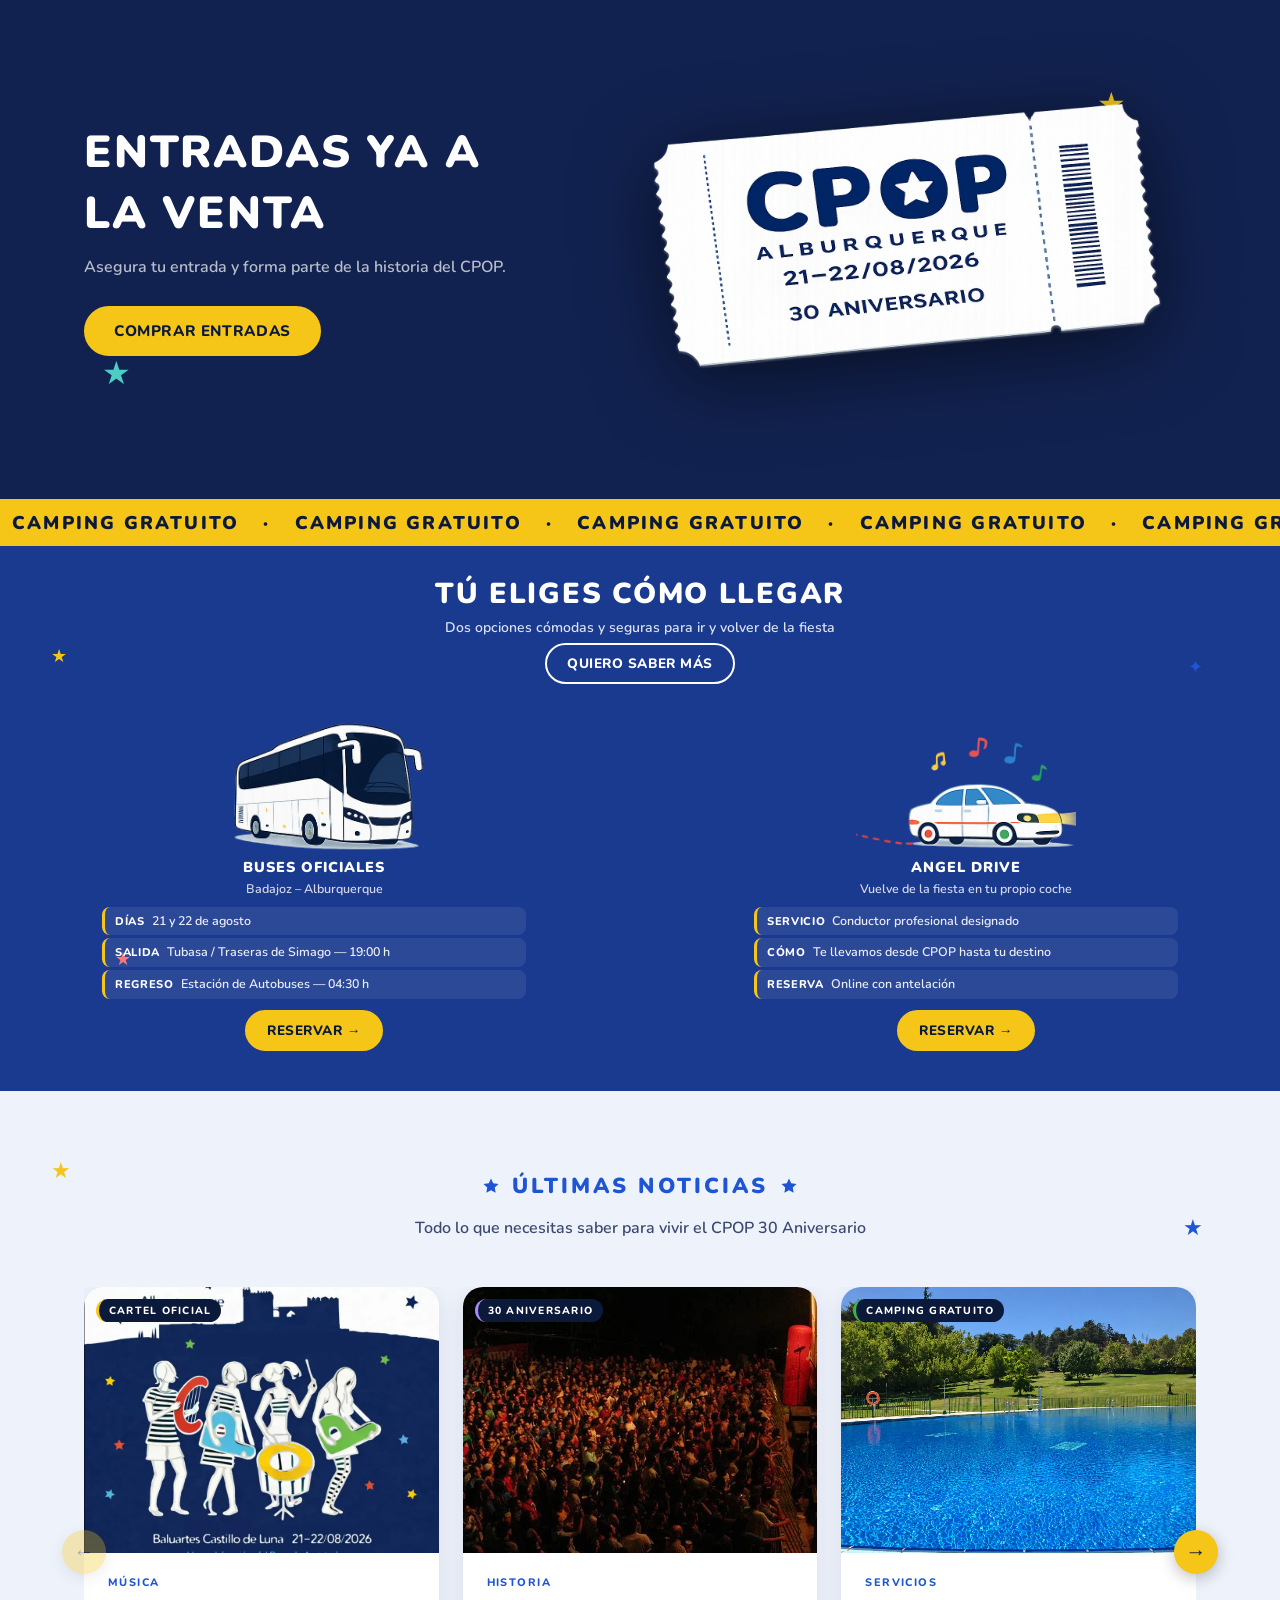
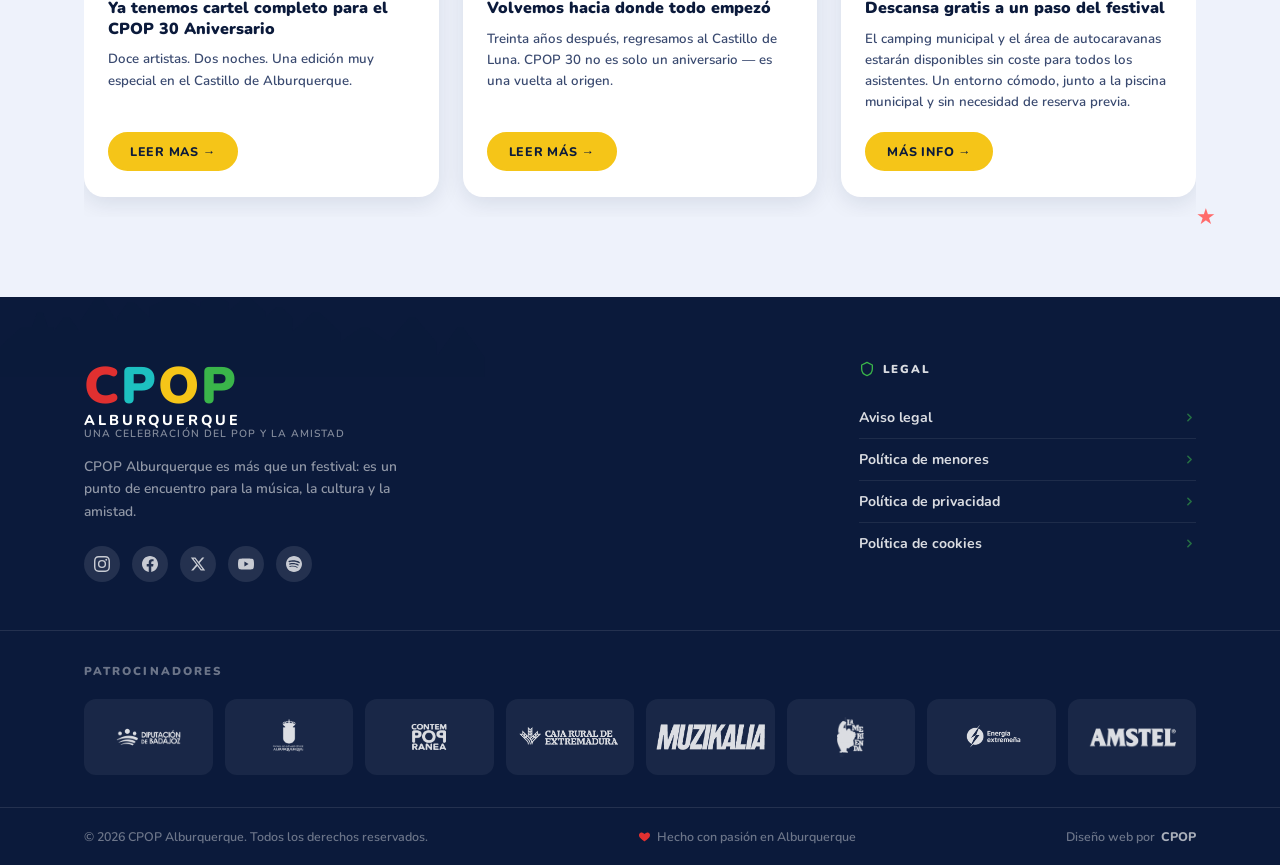
==== commit 74f1ecd2: "Rediseñar footer, hero de camping y tarjetas de alojamiento Nuevo footer (marca + legal, patrocinado" ====
--- a/index.html
+++ b/index.html
@@ -455,6 +455,7 @@
           <span class="logo-sub">ALBURQUERQUE</span>
           <span class="logo-tagline">UNA CELEBRACIÓN DEL POP Y LA AMISTAD</span>
         </div>
+        <p class="footer__desc">CPOP Alburquerque es más que un festival: es un punto de encuentro para la música, la cultura y la amistad.</p>
         <nav class="social-nav" aria-label="Redes sociales">
           <a href="#" class="social-link" aria-label="Instagram">
             <svg viewBox="0 0 24 24" fill="currentColor"><path d="M12 2.163c3.204 0 3.584.012 4.85.07 3.252.148 4.771 1.691 4.919 4.919.058 1.265.069 1.645.069 4.849 0 3.205-.012 3.584-.069 4.849-.149 3.225-1.664 4.771-4.919 4.919-1.266.058-1.644.07-4.85.07-3.204 0-3.584-.012-4.849-.07-3.26-.149-4.771-1.699-4.919-4.92-.058-1.265-.07-1.644-.07-4.849 0-3.204.013-3.583.07-4.849.149-3.227 1.664-4.771 4.919-4.919 1.266-.057 1.645-.069 4.849-.069zM12 0C8.741 0 8.333.014 7.053.072 2.695.272.273 2.69.073 7.052.014 8.333 0 8.741 0 12c0 3.259.014 3.668.072 4.948.2 4.358 2.618 6.78 6.98 6.98C8.333 23.986 8.741 24 12 24c3.259 0 3.668-.014 4.948-.072 4.354-.2 6.782-2.618 6.979-6.98.059-1.28.073-1.689.073-4.948 0-3.259-.014-3.667-.072-4.947-.196-4.354-2.617-6.78-6.979-6.98C15.668.014 15.259 0 12 0zm0 5.838a6.162 6.162 0 1 0 0 12.324 6.162 6.162 0 0 0 0-12.324zM12 16a4 4 0 1 1 0-8 4 4 0 0 1 0 8zm6.406-11.845a1.44 1.44 0 1 0 0 2.881 1.44 1.44 0 0 0 0-2.881z"/></svg>
@@ -474,57 +475,44 @@
         </nav>
       </div>
 
-      <!-- Columna Info -->
-      <div class="footer__col">
-        <h4 class="footer__col-title">INFO</h4>
-        <ul>
-          <li><a href="#inicio">Inicio</a></li>
-          <li><a href="#artistas">Artistas</a></li>
-          <li><a href="#entradas">Entradas</a></li>
-          <li><a href="#info">Info práctica</a></li>
-          <li><a href="#noticias">Noticias</a></li>
-          <li><a href="#contacto">Contacto</a></li>
+      <!-- Columna Legal -->
+      <div class="footer__col footer__col--legal">
+        <h4 class="footer__col-title">
+          <svg viewBox="0 0 24 24" fill="none" stroke="currentColor" stroke-width="2" stroke-linecap="round" stroke-linejoin="round"><path d="M12 2l8 4v6c0 5-3.5 8.5-8 10-4.5-1.5-8-5-8-10V6l8-4z"/></svg>
+          LEGAL
+        </h4>
+        <ul class="footer__links">
+          <li><a href="aviso_legal.html">Aviso legal <svg viewBox="0 0 24 24" fill="none" stroke="currentColor" stroke-width="3" stroke-linecap="round" stroke-linejoin="round"><polyline points="9 6 15 12 9 18"/></svg></a></li>
+          <li><a href="menores.html">Política de menores <svg viewBox="0 0 24 24" fill="none" stroke="currentColor" stroke-width="3" stroke-linecap="round" stroke-linejoin="round"><polyline points="9 6 15 12 9 18"/></svg></a></li>
+          <li><a href="privacidad.html">Política de privacidad <svg viewBox="0 0 24 24" fill="none" stroke="currentColor" stroke-width="3" stroke-linecap="round" stroke-linejoin="round"><polyline points="9 6 15 12 9 18"/></svg></a></li>
+          <li><a href="cookies.html">Política de cookies <svg viewBox="0 0 24 24" fill="none" stroke="currentColor" stroke-width="3" stroke-linecap="round" stroke-linejoin="round"><polyline points="9 6 15 12 9 18"/></svg></a></li>
         </ul>
       </div>
 
-      <!-- Columna Contacto -->
-      <div class="footer__col">
-        <h4 class="footer__col-title">CONTACTO</h4>
-        <ul>
-          <li><a href="mailto:organizacion@cpop.es">organizacion@cpop.es</a></li>
-        </ul>
-      </div>
-
-      <!-- Columna Legal -->
-      <div class="footer__col">
-        <h4 class="footer__col-title">LEGAL</h4>
-        <ul>
-          <li><a href="aviso_legal.html">Aviso legal</a></li>
-          <li><a href="menores.html">Política de menores</a></li>
-          <li><a href="privacidad.html">Política de privacidad</a></li>
-          <li><a href="cookies.html">Política de cookies</a></li>
-        </ul>
-      </div>
-
-      <!-- Columna Organiza -->
-      <div class="footer__col footer__col--organiza">
-        <h4 class="footer__col-title">PATROCINA</h4>
+    </div>
+
+    <div class="footer__sponsors">
+      <div class="footer__sponsors-inner container">
+        <p class="footer__sponsors-label">PATROCINADORES</p>
         <div class="sponsors">
           <a href="#" class="sponsor"><img src="IMG/logo_diputacion.webp"   alt="Diputación de Badajoz" /></a>
           <a href="#" class="sponsor"><img src="IMG/logo_ayuntamiento.webp" alt="Ayuntamiento de Albuquerque" /></a>
           <a href="#" class="sponsor"><img src="IMG/contempopranea.webp"    alt="Contempopranea" /></a>
           <a href="#" class="sponsor"><img src="IMG/caja_rural.webp"        alt="Caja Rural de Extremadura" /></a>
-          <a href="#" class="sponsor sponsor--sm"><img src="IMG/logo_muzikalia.webp"    alt="Muzikalia" /></a>
+          <a href="#" class="sponsor sponsor--sm"><img src="IMG/logo_muzikalia.webp" alt="Muzikalia" /></a>
           <a href="#" class="sponsor"><img src="IMG/logo_lamerienda.webp"   alt="La Merienda" /></a>
           <a href="#" class="sponsor"><img src="IMG/energia_extremeña.webp" alt="Energía Extremeña" /></a>
-          <a href="#" class="sponsor"><img src="IMG/amstel.webp" alt="Amstel" /></a>
-        </div>
-      </div>
-
+          <a href="#" class="sponsor"><img src="IMG/amstel.webp"            alt="Amstel" /></a>
+        </div>
+      </div>
     </div>
 
     <div class="footer__bottom">
-      <p>© 2026 CPOP Albuquerque. Todos los derechos reservados.</p>
+      <div class="footer__bottom-inner container">
+        <p>© 2026 CPOP Alburquerque. Todos los derechos reservados.</p>
+        <p class="footer__bottom-heart"><svg viewBox="0 0 24 24" fill="currentColor"><path d="M12 21s-6.7-4.35-9.3-8.1C1 10.1 1.6 6.6 4.6 5.1 7 3.9 9.6 4.8 12 7.3 14.4 4.8 17 3.9 19.4 5.1c3 1.5 3.6 5 1.9 7.8C18.7 16.65 12 21 12 21z"/></svg> Hecho con pasión en Alburquerque</p>
+        <p>Diseño web por <span class="footer__credit">CPOP</span></p>
+      </div>
     </div>
 
   </footer>
--- a/styles.css
+++ b/styles.css
@@ -604,8 +604,8 @@
 
 .footer__inner {
   display: grid;
-  grid-template-columns: 2fr 1fr 1fr 1.5fr;
-  gap: 48px;
+  grid-template-columns: 2.2fr 1fr;
+  gap: 32px;
   padding-bottom: 48px;
   position: relative;
   z-index: 2;
@@ -616,11 +616,20 @@
 .logo-block--white .logo-sub    { color: var(--white); }
 .logo-block--white .logo-tagline{ color: rgba(255,255,255,.5); }
 
+.footer__desc {
+  font-size: .86rem;
+  font-weight: 600;
+  color: rgba(255,255,255,.55);
+  line-height: 1.65;
+  max-width: 320px;
+  margin-top: 16px;
+}
+
 /* Redes sociales */
 .social-nav {
   display: flex;
   gap: 12px;
-  margin-top: 24px;
+  margin-top: 22px;
 }
 .social-link {
   display: flex;
@@ -642,51 +651,81 @@
 
 /* Columnas del footer */
 .footer__col-title {
-  font-size: 0.7rem;
+  display: flex;
+  align-items: center;
+  gap: 8px;
+  font-size: 0.72rem;
   font-weight: 900;
-  letter-spacing: 0.2em;
-  color: rgba(255,255,255,.5);
-  margin-bottom: 18px;
-}
-.footer__col ul li {
-  margin-bottom: 10px;
-}
-.footer__col ul li a {
+  letter-spacing: 0.16em;
+  color: rgba(255,255,255,.85);
+  margin-bottom: 20px;
+}
+.footer__col-title svg { width: 16px; height: 16px; flex-shrink: 0; }
+.footer__col--legal .footer__col-title svg { color: #3ab54a; }
+
+.footer__links li {
+  border-bottom: 1px solid rgba(255,255,255,.08);
+}
+.footer__links li:last-child { border-bottom: none; }
+.footer__links li a {
+  display: flex;
+  align-items: center;
+  justify-content: space-between;
+  gap: 10px;
+  padding: 11px 0;
   font-size: 0.88rem;
-  font-weight: 600;
-  color: rgba(255,255,255,.7);
+  font-weight: 700;
+  color: rgba(255,255,255,.85);
   transition: color var(--transition);
 }
-.footer__col ul li a:hover { color: var(--yellow); }
+.footer__links li a svg {
+  width: 13px;
+  height: 13px;
+  flex-shrink: 0;
+  opacity: .55;
+  transition: transform var(--transition), opacity var(--transition);
+}
+.footer__links li a:hover { color: var(--yellow); }
+.footer__links li a:hover svg { transform: translateX(3px); opacity: 1; }
+.footer__col--legal .footer__links li a svg { color: #3ab54a; }
 
 /* Organizadores – cuadrícula de logos */
+.footer__sponsors {
+  border-top: 1px solid rgba(255,255,255,.1);
+  padding: 32px 0;
+  position: relative;
+  z-index: 2;
+}
+.footer__sponsors-label {
+  font-size: .72rem;
+  font-weight: 900;
+  letter-spacing: .18em;
+  color: rgba(255,255,255,.4);
+  margin-bottom: 20px;
+}
 .sponsors {
-  display: flex;
-  flex-direction: row;
-  flex-wrap: wrap;
-  gap: 10px;
-  align-items: center;
+  display: grid;
+  grid-template-columns: repeat(8, 1fr);
+  gap: 12px;
 }
 .sponsor {
   display: flex;
   align-items: center;
   justify-content: center;
-  background: rgba(255,255,255,.08);
-  border-radius: 8px;
-  padding: 10px 12px;
-  width: 100px;
-  height: 70px;
-  flex-shrink: 0;
+  background: rgba(255,255,255,.06);
+  border-radius: 12px;
+  padding: 14px 10px;
+  height: 76px;
   transition: background var(--transition), transform var(--transition);
 }
 .sponsor:hover {
-  background: rgba(255,255,255,.18);
+  background: rgba(255,255,255,.14);
   transform: translateY(-2px);
 }
 .sponsor img {
-  max-height: 50px;
+  max-height: 40px;
   width: auto;
-  max-width: 80px;
+  max-width: 100%;
   object-fit: contain;
   filter: brightness(0) invert(1);
   opacity: 0.85;
@@ -698,15 +737,26 @@
 .footer__bottom {
   border-top: 1px solid rgba(255,255,255,.1);
   padding: 20px 24px;
-  text-align: center;
   position: relative;
   z-index: 2;
+}
+.footer__bottom-inner {
+  display: flex;
+  align-items: center;
+  justify-content: space-between;
+  gap: 14px;
+  flex-wrap: wrap;
 }
 .footer__bottom p {
   font-size: 0.78rem;
   font-weight: 600;
   color: rgba(255,255,255,.4);
-}
+  display: flex;
+  align-items: center;
+  gap: 6px;
+}
+.footer__bottom-heart svg { width: 13px; height: 13px; color: #e03030; }
+.footer__credit { color: rgba(255,255,255,.65); font-weight: 800; }
 
 /* ============================================================
    ESCRITORIO (≥ 1025px) – logo más grande
@@ -726,11 +776,12 @@
   }
   .footer__inner {
     grid-template-columns: 1fr 1fr;
-    gap: 36px;
+    gap: 32px 36px;
   }
   .footer__brand {
     grid-column: 1 / -1;
   }
+  .sponsors { grid-template-columns: repeat(4, 1fr); }
 }
 
 /* ============================================================
@@ -796,6 +847,8 @@
 
   /* Footer */
   .footer__inner { grid-template-columns: 1fr; gap: 32px; }
+  .sponsors { grid-template-columns: repeat(3, 1fr); }
+  .footer__bottom-inner { flex-direction: column; text-align: center; }
 }
 
 /* ============================================================
@@ -810,6 +863,7 @@
   .countdown__num  { font-size: clamp(1.4rem, 5.5vw, 2rem); }
   .countdown__text { font-size: 0.6rem; letter-spacing: 0.08em; }
   .artists__list span { font-size: 0.95rem; }
+  .sponsors { grid-template-columns: repeat(2, 1fr); }
 }
 
 /* ============================================================
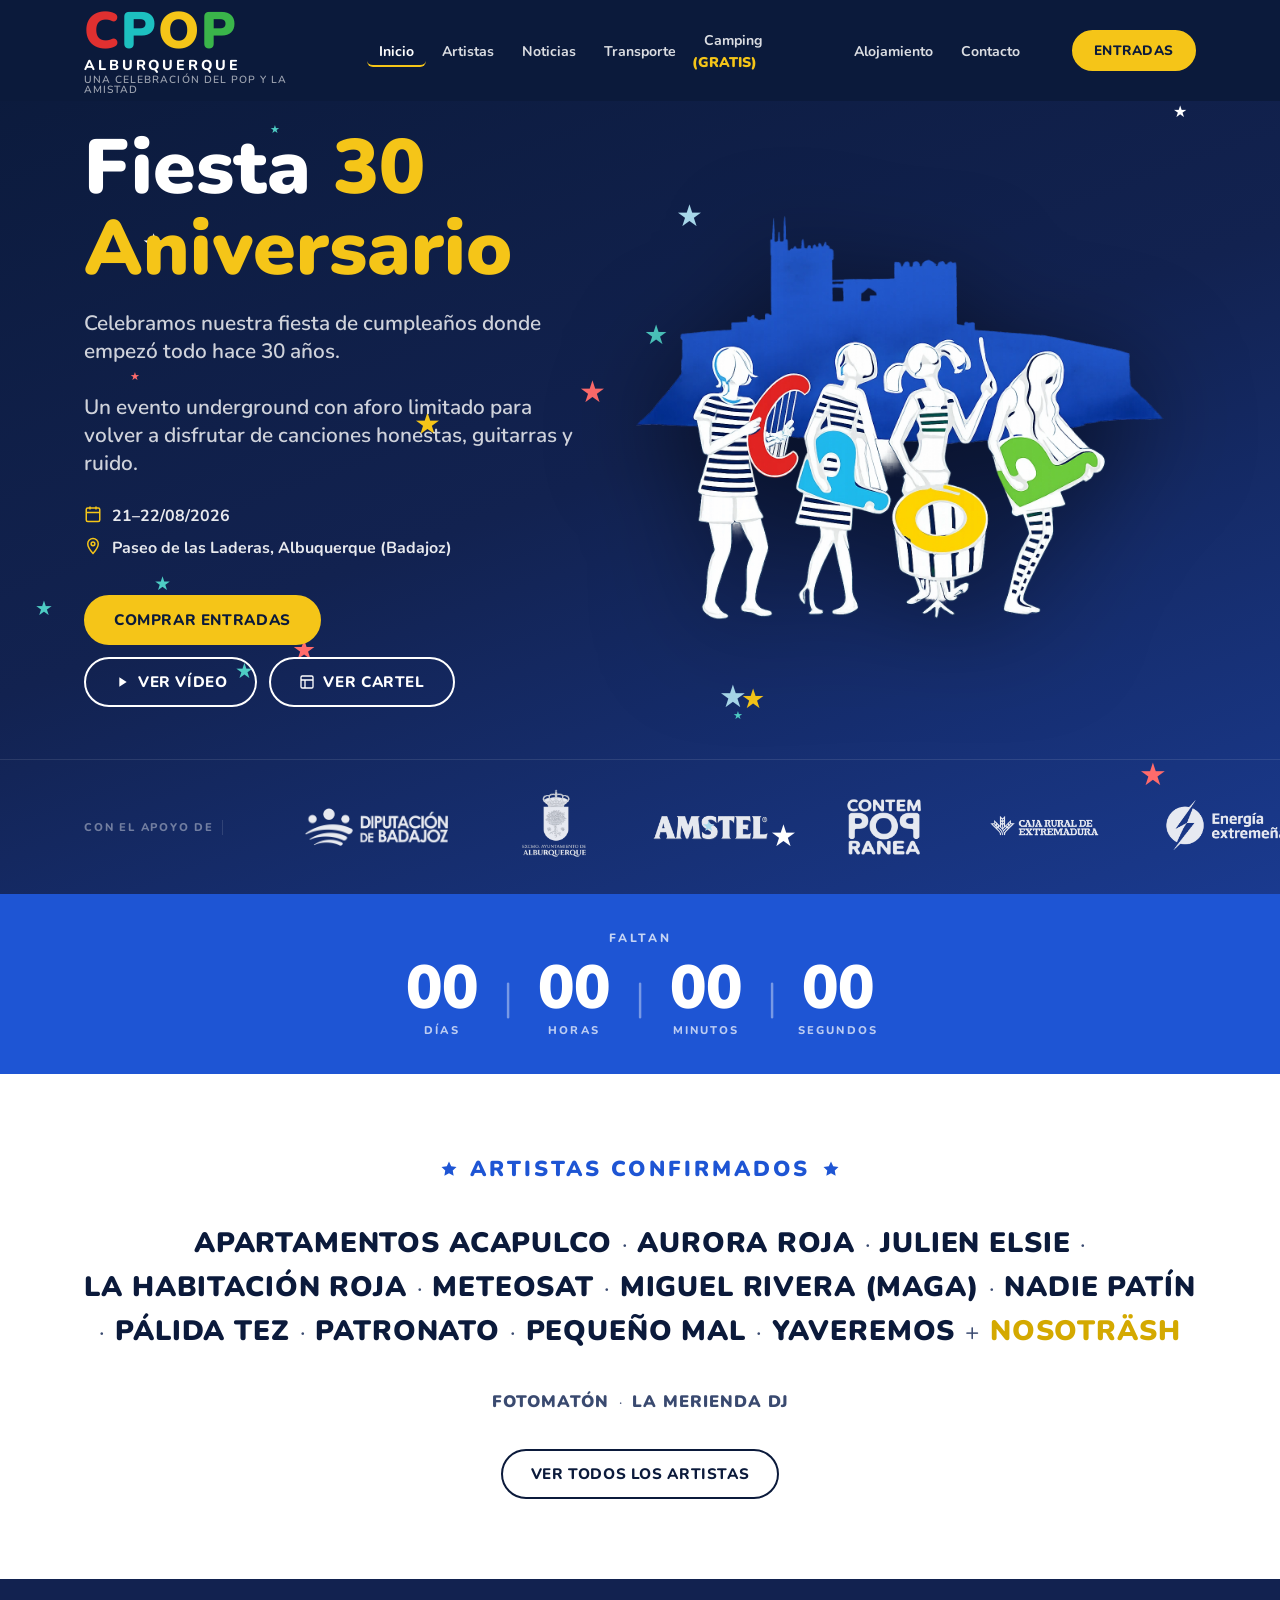
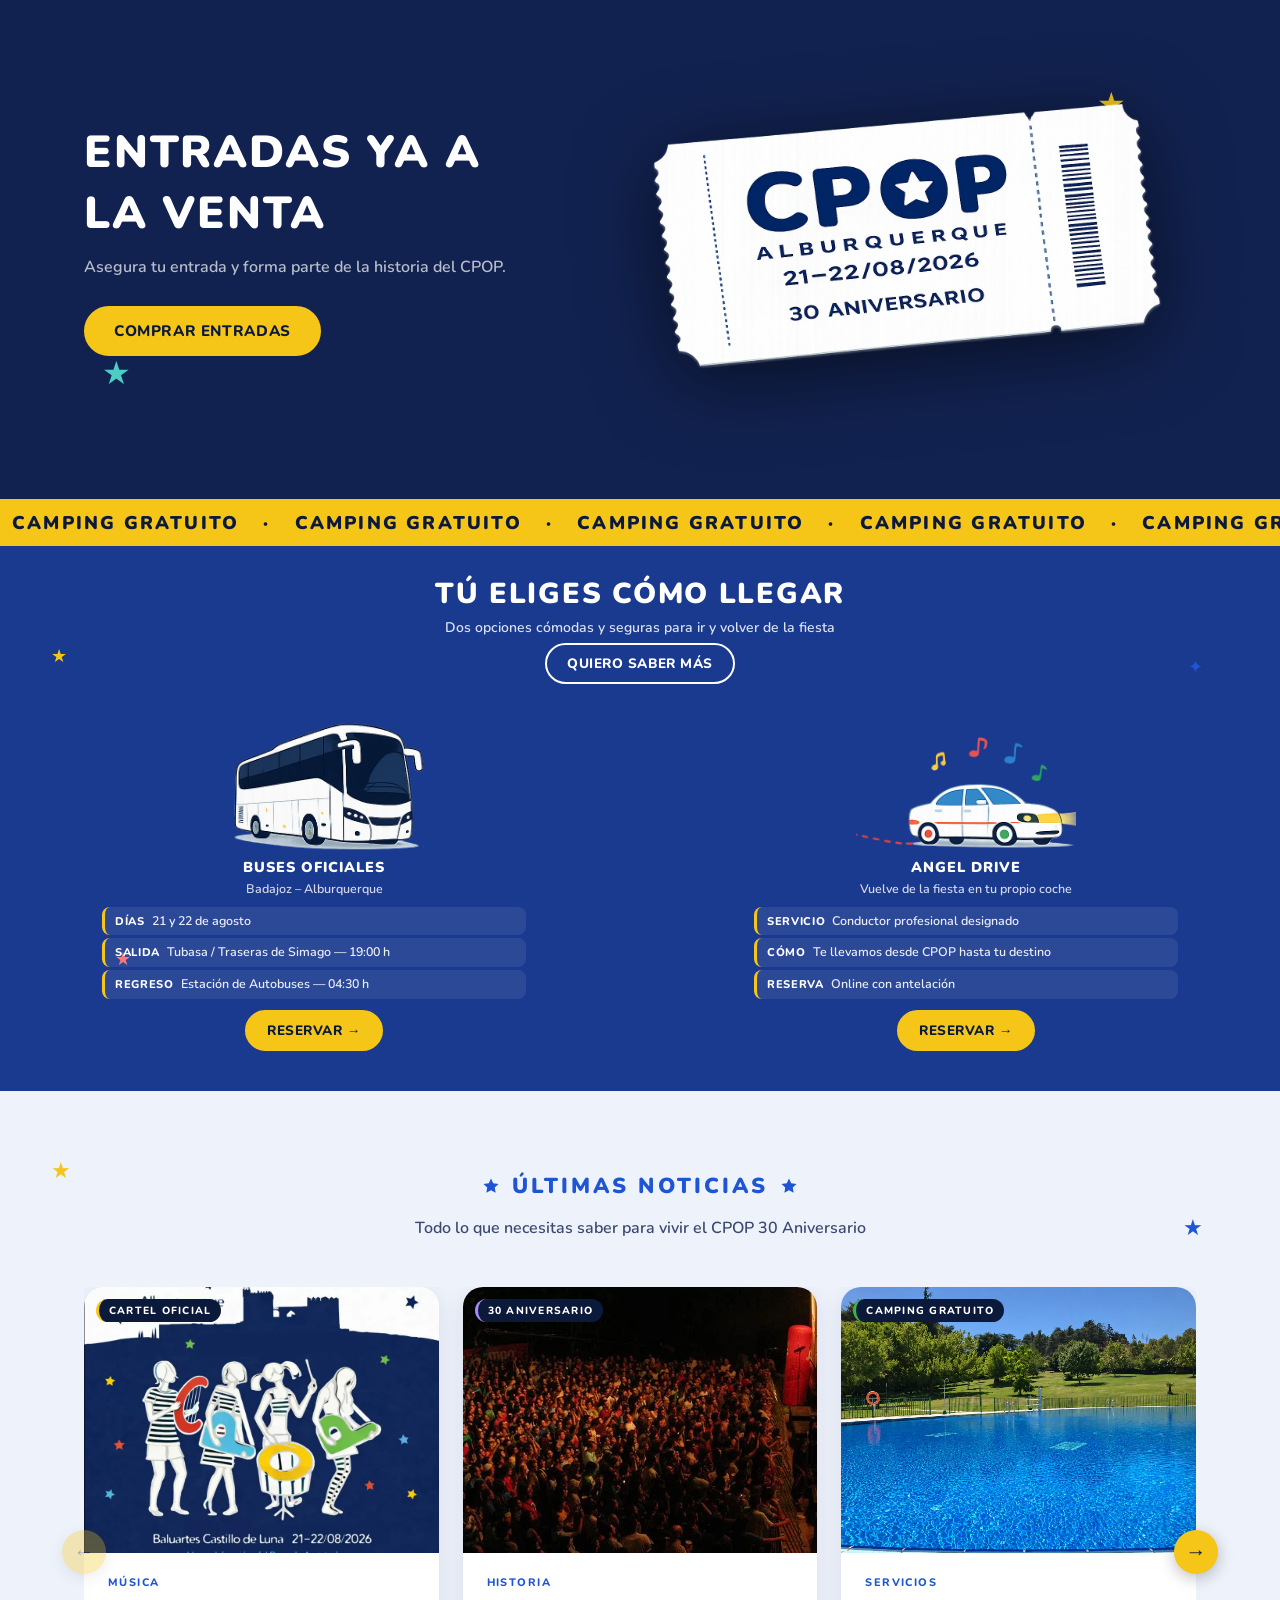
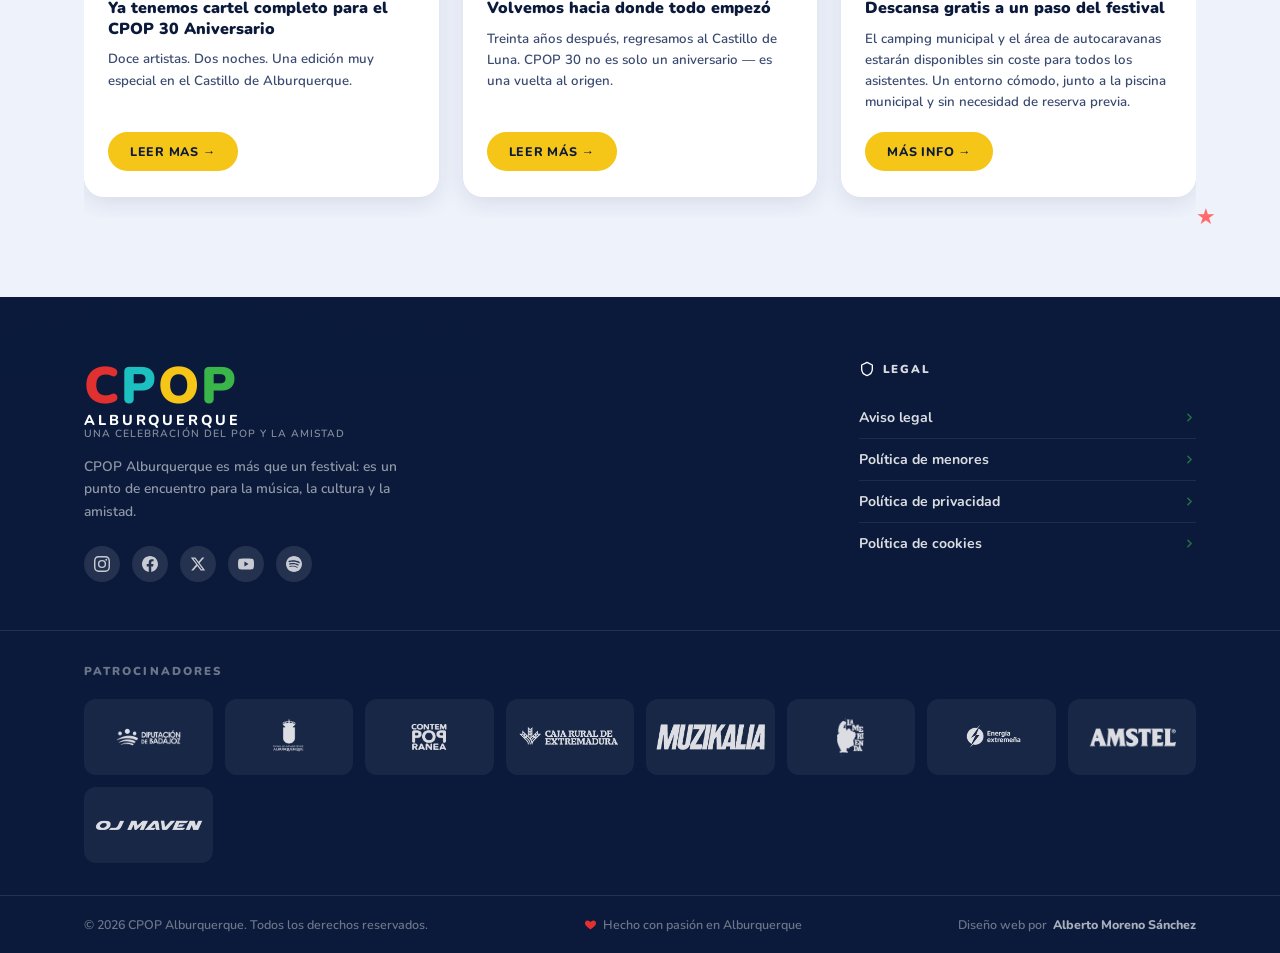
==== commit 0118a5ef: "Añadir patrocinador OJ Maven, efectos de scroll y footer en Transporte Nuevo logo OJ Maven en la fra" ====
--- a/index.html
+++ b/index.html
@@ -152,6 +152,9 @@
               <a href="#" class="sponsors-bar__item sponsors-bar__item--main" aria-label="La Merienda">
                 <img src="IMG/logo_lamerienda.webp" alt="La Merienda" />
               </a>
+              <a href="#" class="sponsors-bar__item sponsors-bar__item--main" aria-label="OJ Maven">
+                <img src="IMG/oj_maven.webp" alt="OJ Maven" />
+              </a>
             </div>
             <button class="sponsors-bar__arrow sponsors-bar__arrow--next" aria-label="Siguiente patrocinador">&#8250;</button>
           </div>
@@ -503,6 +506,7 @@
           <a href="#" class="sponsor"><img src="IMG/logo_lamerienda.webp"   alt="La Merienda" /></a>
           <a href="#" class="sponsor"><img src="IMG/energia_extremeña.webp" alt="Energía Extremeña" /></a>
           <a href="#" class="sponsor"><img src="IMG/amstel.webp"            alt="Amstel" /></a>
+          <a href="#" class="sponsor"><img src="IMG/oj_maven.webp"          alt="OJ Maven" /></a>
         </div>
       </div>
     </div>
@@ -511,7 +515,7 @@
       <div class="footer__bottom-inner container">
         <p>© 2026 CPOP Alburquerque. Todos los derechos reservados.</p>
         <p class="footer__bottom-heart"><svg viewBox="0 0 24 24" fill="currentColor"><path d="M12 21s-6.7-4.35-9.3-8.1C1 10.1 1.6 6.6 4.6 5.1 7 3.9 9.6 4.8 12 7.3 14.4 4.8 17 3.9 19.4 5.1c3 1.5 3.6 5 1.9 7.8C18.7 16.65 12 21 12 21z"/></svg> Hecho con pasión en Alburquerque</p>
-        <p>Diseño web por <span class="footer__credit">CPOP</span></p>
+        <p>Diseño web por <a href="https://www.linkedin.com/feed/" target="_blank" rel="noopener" class="footer__credit">Alberto Moreno Sánchez</a></p>
       </div>
     </div>
 
--- a/styles.css
+++ b/styles.css
@@ -661,7 +661,7 @@
   margin-bottom: 20px;
 }
 .footer__col-title svg { width: 16px; height: 16px; flex-shrink: 0; }
-.footer__col--legal .footer__col-title svg { color: #3ab54a; }
+.footer__col--legal .footer__col-title svg { color: #fff; }
 
 .footer__links li {
   border-bottom: 1px solid rgba(255,255,255,.08);
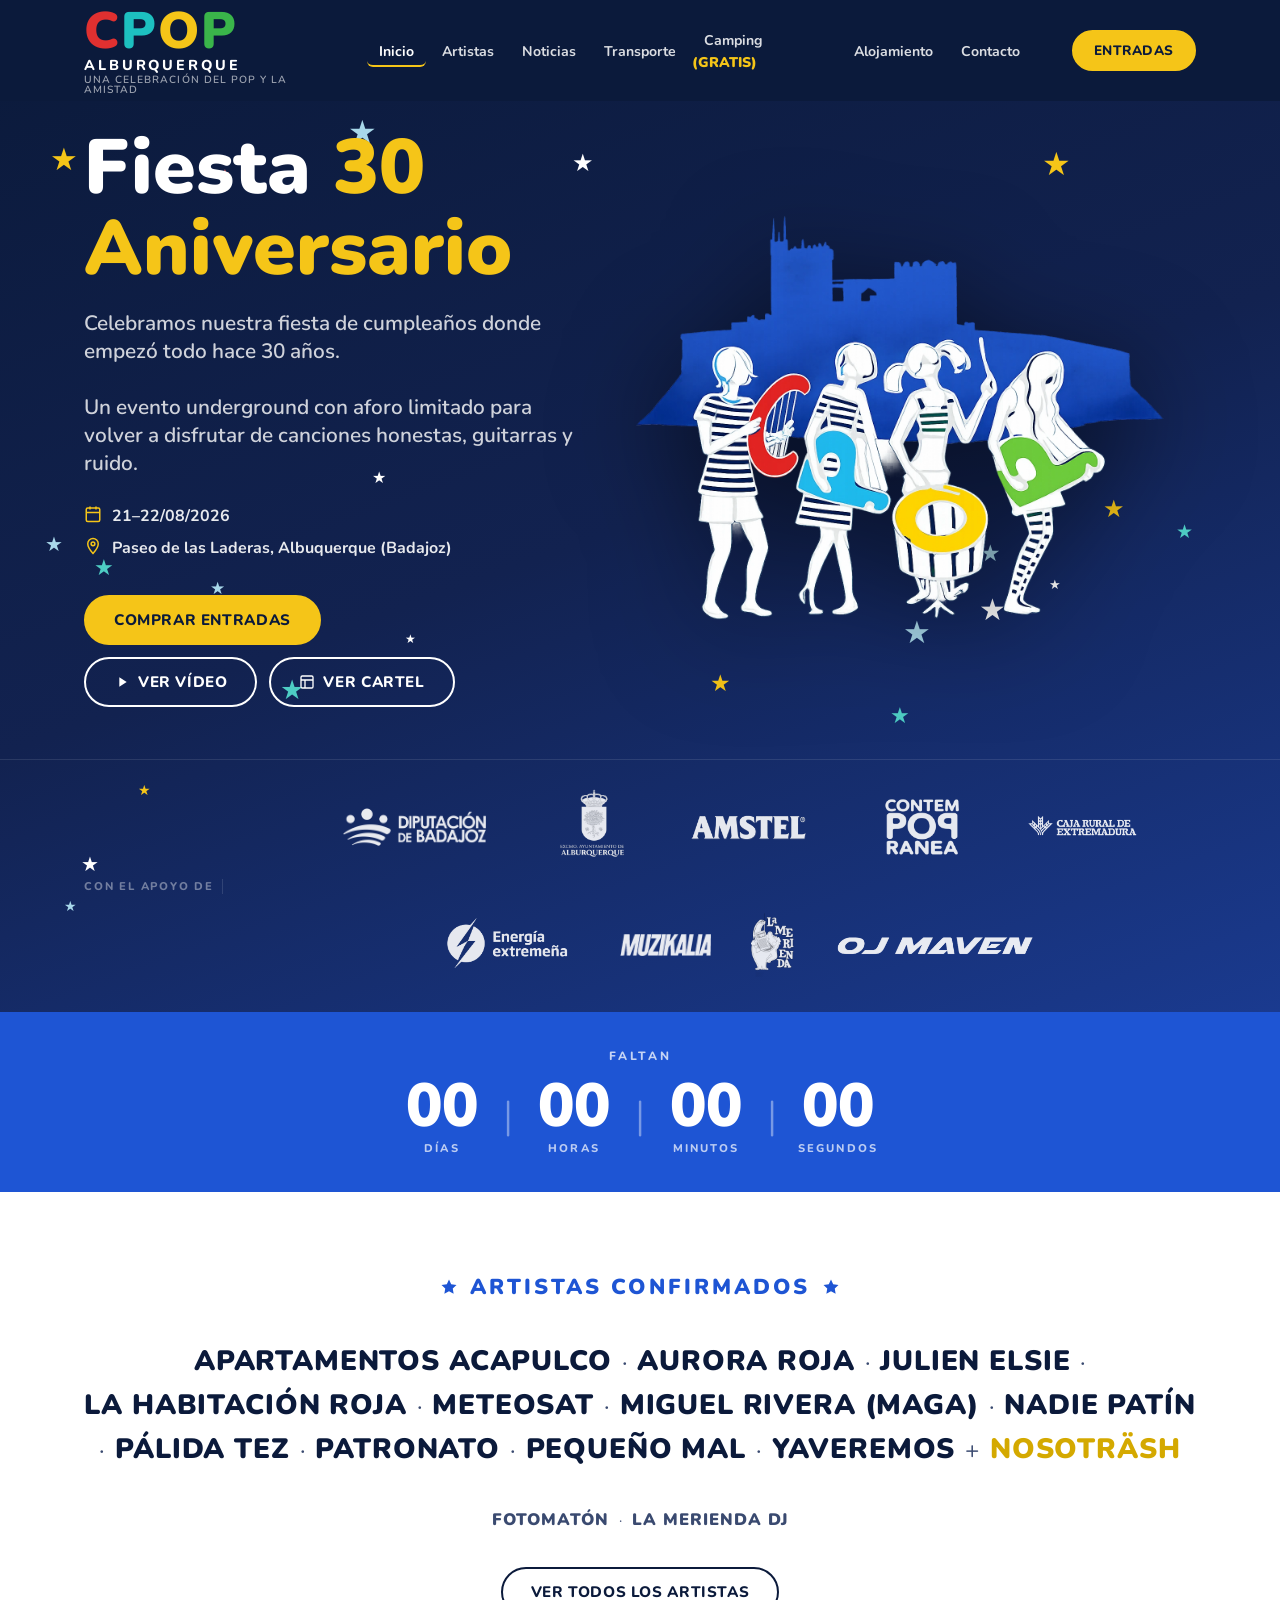
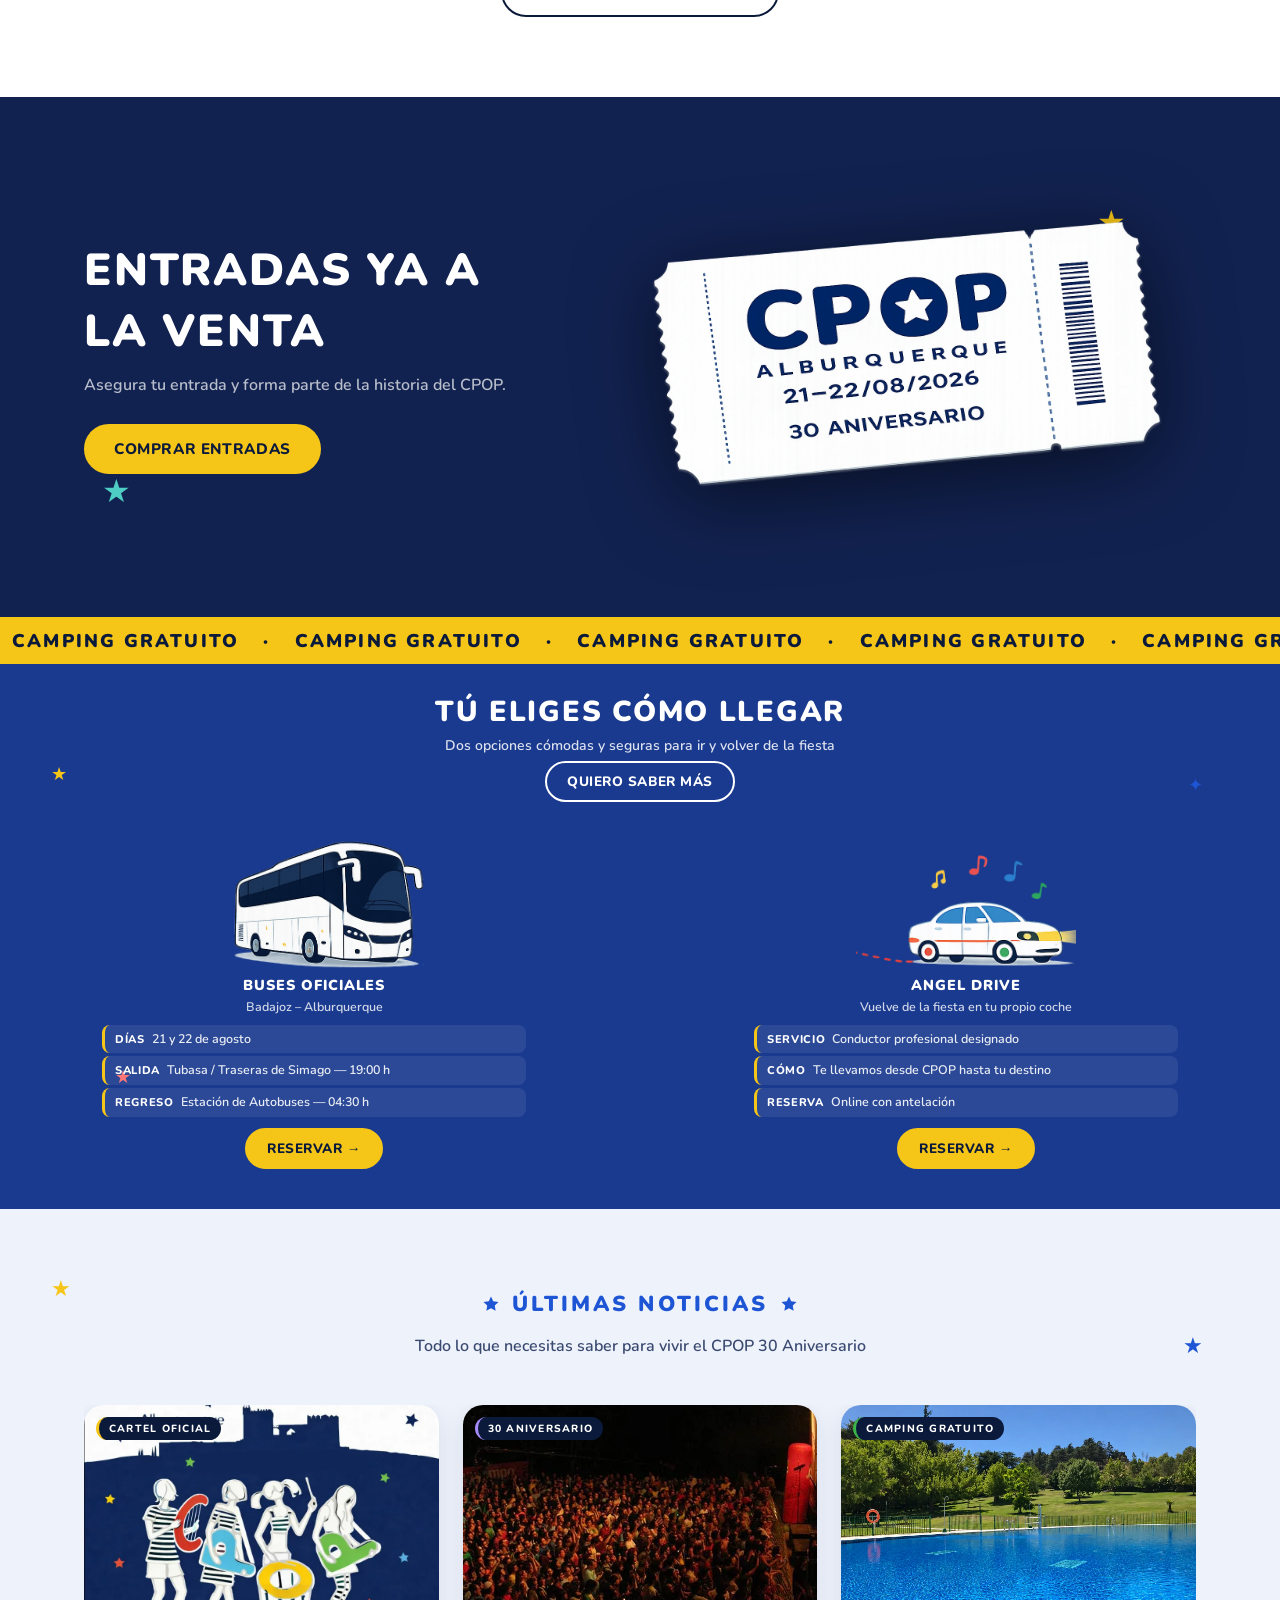
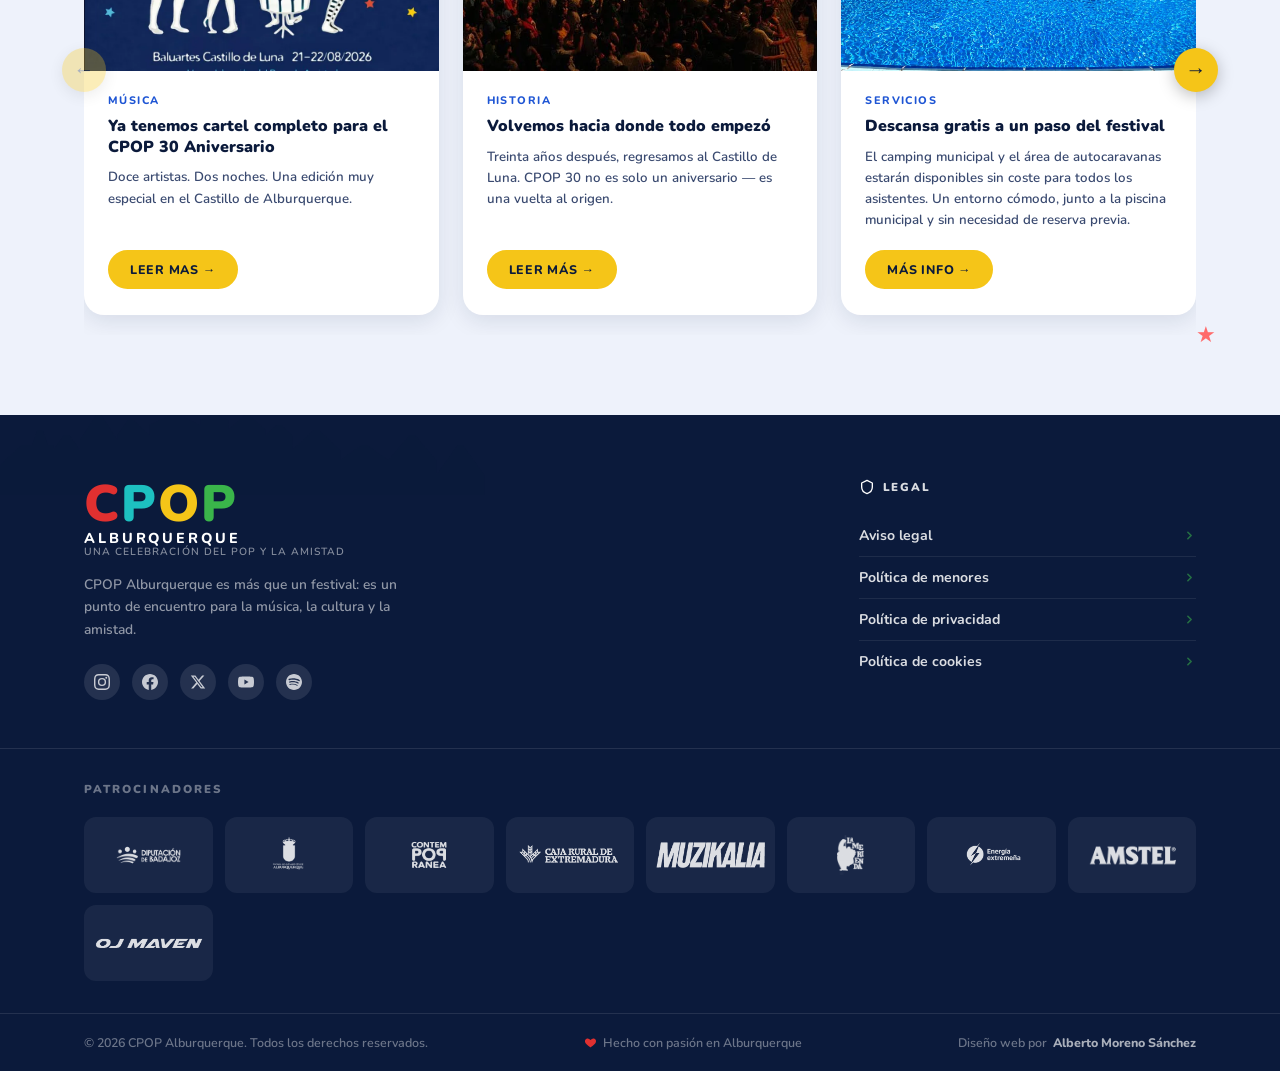
==== commit c100d6da: "Añadir favicon con el logo CPOP en todas las paginas Nuevo IMG/favicon.svg replicando las letras CPO" ====
--- a/index.html
+++ b/index.html
@@ -4,6 +4,7 @@
   <meta charset="UTF-8" />
   <meta name="viewport" content="width=device-width, initial-scale=1.0" />
   <title>CPOP Albuquerque – Fiesta 30 Aniversario</title>
+  <link rel="icon" type="image/svg+xml" href="IMG/favicon.svg">
 
   <meta property="og:title" content="CPOP Albuquerque – Fiesta 30 Aniversario">
   <meta property="og:description" content="21 y 22 de agosto de 2026 · Albuquerque (Badajoz)">
--- a/styles.css
+++ b/styles.css
@@ -840,7 +840,7 @@
 
   /* Banner entradas */
   .tickets__inner { flex-direction: column; text-align: center; }
-  .tickets__img-wrap { max-width: 220px; margin-inline: auto; }
+  .tickets__img-wrap { display: none; }
 
   /* Noticias */
   .news__grid { grid-template-columns: 1fr; }
@@ -1257,6 +1257,7 @@
 .sponsors-bar__scroll-wrap {
   position: relative;
   flex: 1;
+  min-width: 0;
   display: flex;
   align-items: center;
   gap: 0;
@@ -1290,12 +1291,11 @@
   align-items: center;
   justify-content: center;
   flex: 1;
-  gap: 8px;
-  flex-wrap: nowrap;
-  overflow-x: auto;
-  scrollbar-width: none;
-}
-.sponsors-bar__logos::-webkit-scrollbar { display: none; }
+  min-width: 0;
+  gap: 10px 8px;
+  flex-wrap: wrap;
+  row-gap: 12px;
+}
 
 .sponsors-bar__item {
   display: flex;
@@ -1349,14 +1349,27 @@
   .sponsors-bar__inner   { flex-direction: column; gap: 8px; }
   .sponsors-bar__label   { border-right: none; padding-right: 0; border-bottom: 1px solid rgba(255,255,255,.12); padding-bottom: 6px; width: 100%; text-align: center; }
   .sponsors-bar__scroll-wrap { width: 100%; }
-  .sponsors-bar__logos   { justify-content: flex-start; width: 100%; gap: 4px; }
-  .sponsors-bar__item    { padding: 4px 8px; flex-shrink: 0; }
+  .sponsors-bar__arrow { display: flex; }
+  .sponsors-bar__logos {
+    justify-content: flex-start;
+    width: 100%;
+    gap: 4px;
+    padding-inline: 10px;
+    flex-wrap: nowrap;
+    overflow-x: auto;
+    scrollbar-width: none;
+    -webkit-overflow-scrolling: touch;
+    scroll-snap-type: x proximity;
+    -webkit-mask-image: linear-gradient(to right, transparent 0, #000 14px, #000 calc(100% - 14px), transparent 100%);
+            mask-image: linear-gradient(to right, transparent 0, #000 14px, #000 calc(100% - 14px), transparent 100%);
+  }
+  .sponsors-bar__logos::-webkit-scrollbar { display: none; }
+  .sponsors-bar__item    { padding: 4px 8px; flex-shrink: 0; scroll-snap-align: center; }
   .sponsors-bar__item img { height: 40px; }
   .sponsors-bar__item--main img { height: 52px; }
   .sponsors-bar__item--xl img   { height: 66px; }
   .sponsors-bar__item--xxl img  { height: 76px; }
   .sponsors-bar__item--sm img   { height: 18px; }
-  .sponsors-bar__arrow   { display: flex; }
 }
 @media (max-width: 480px) {
   .sponsors-bar__logos   { gap: 2px; }
